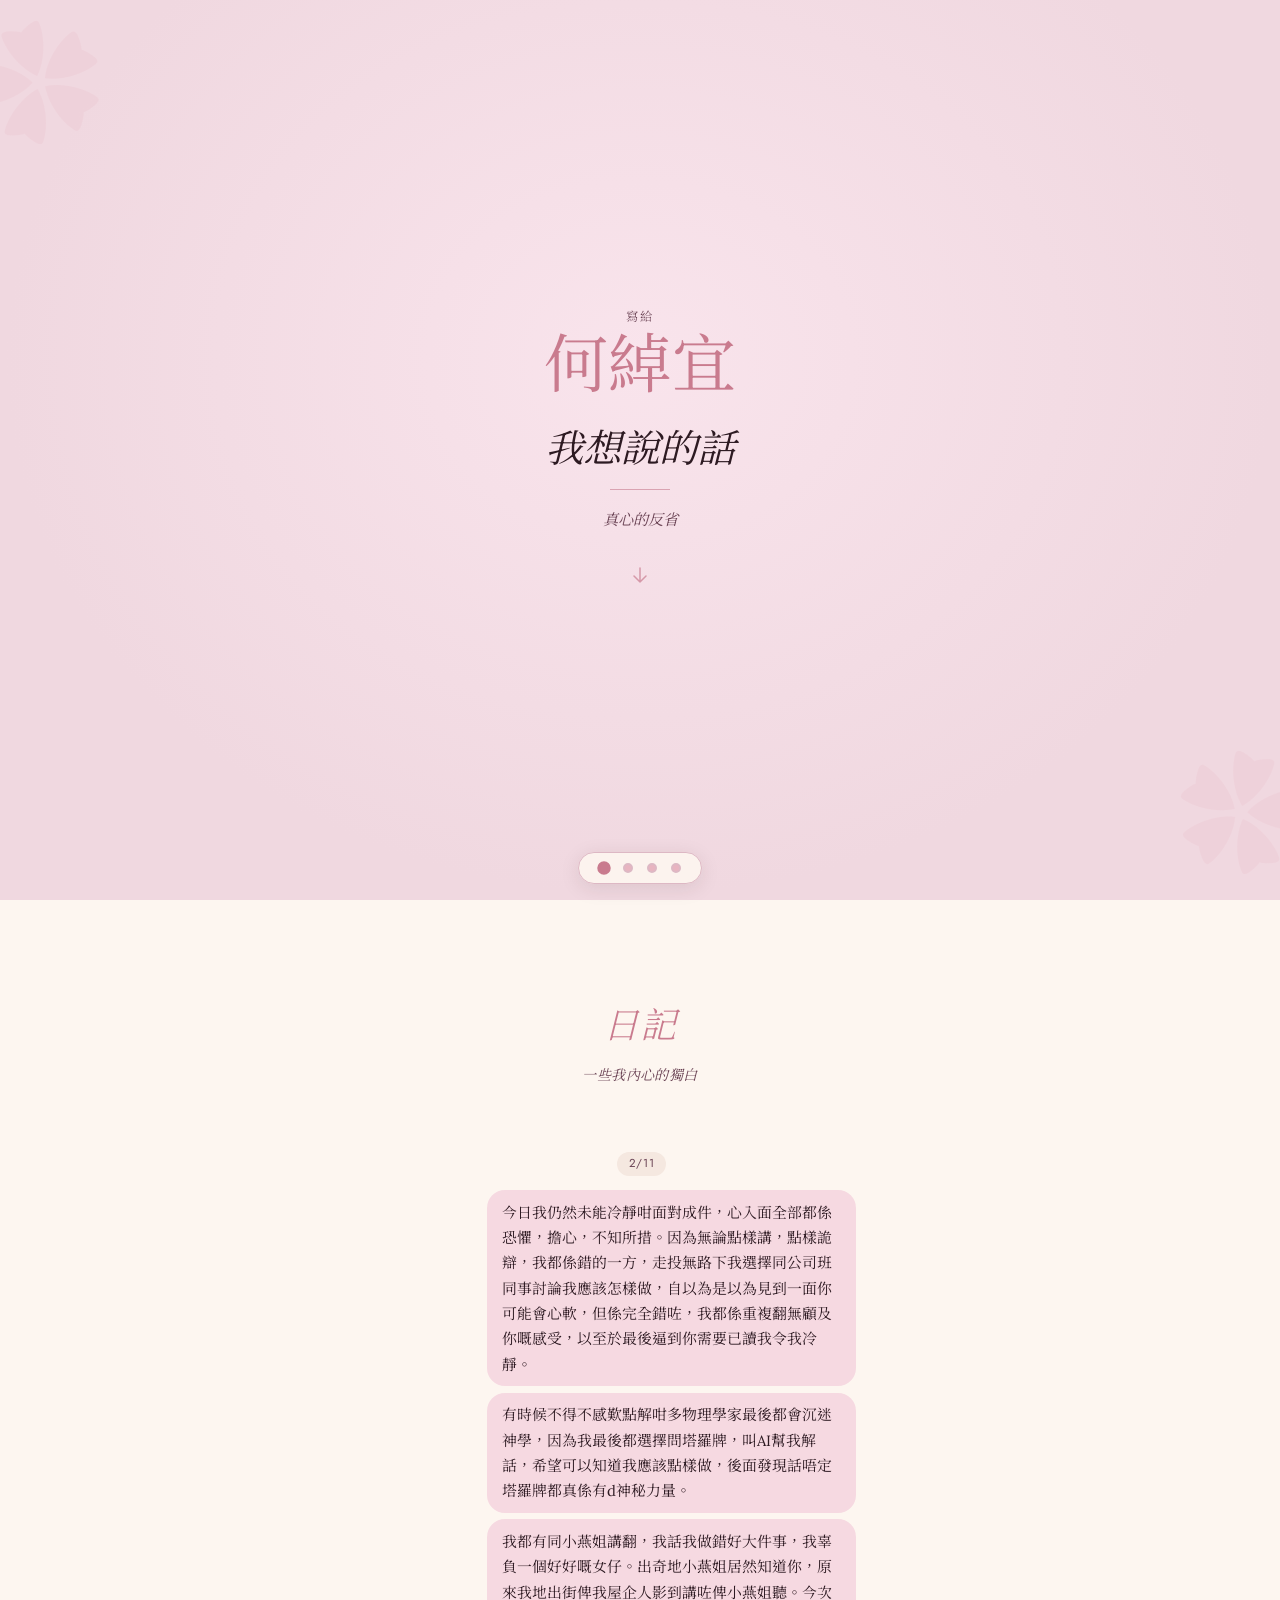
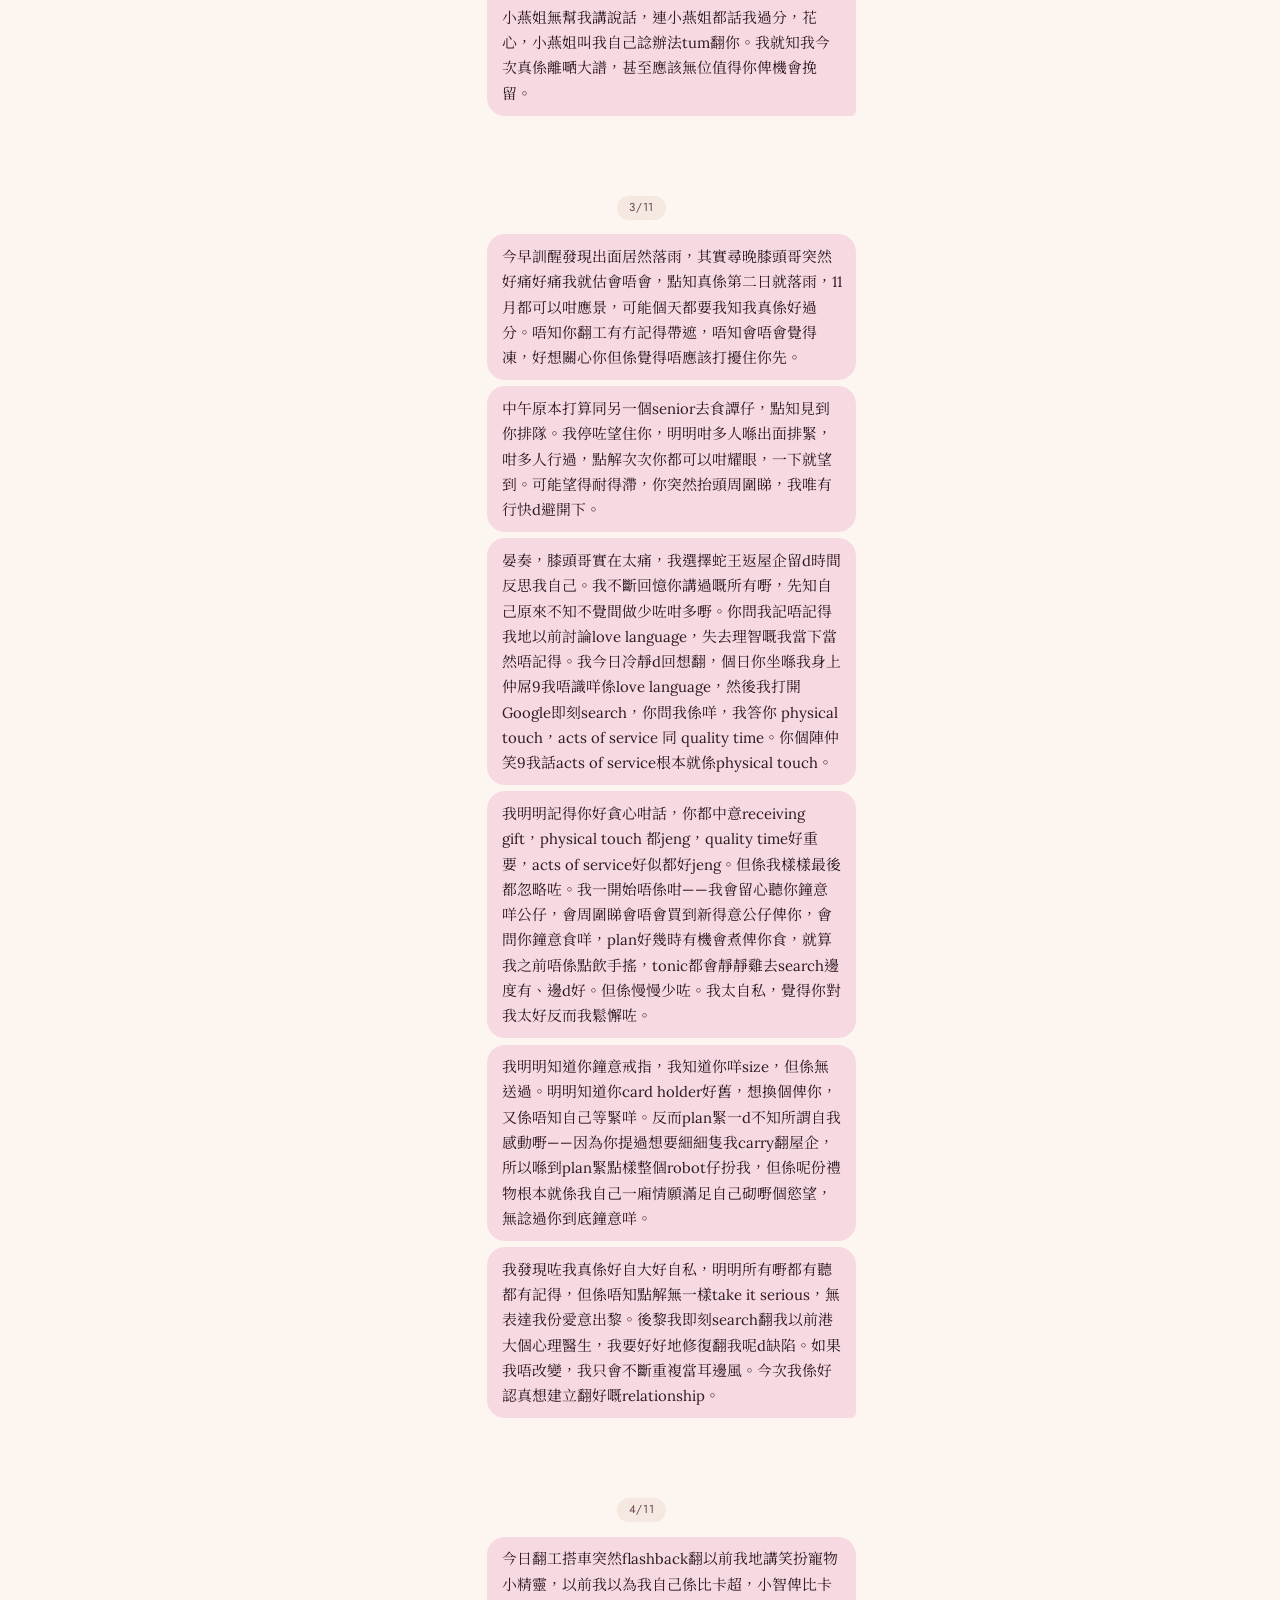
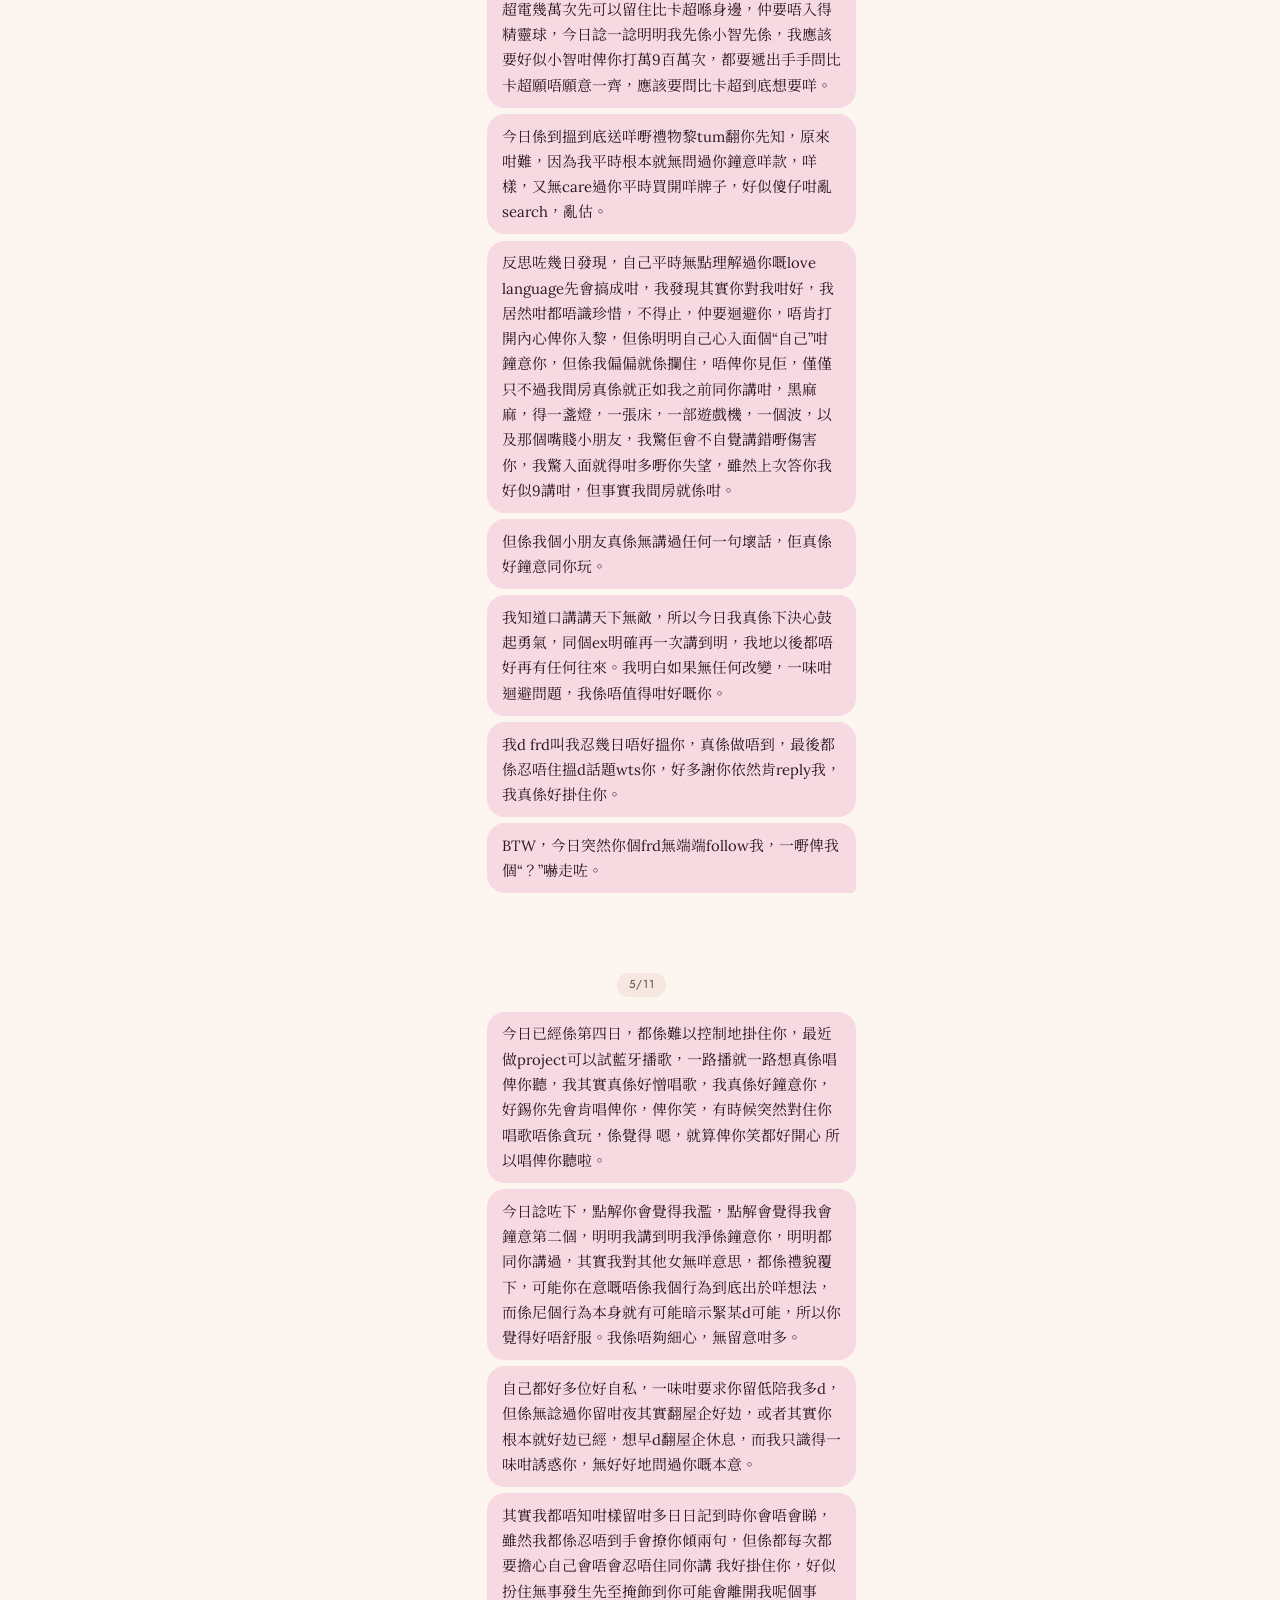
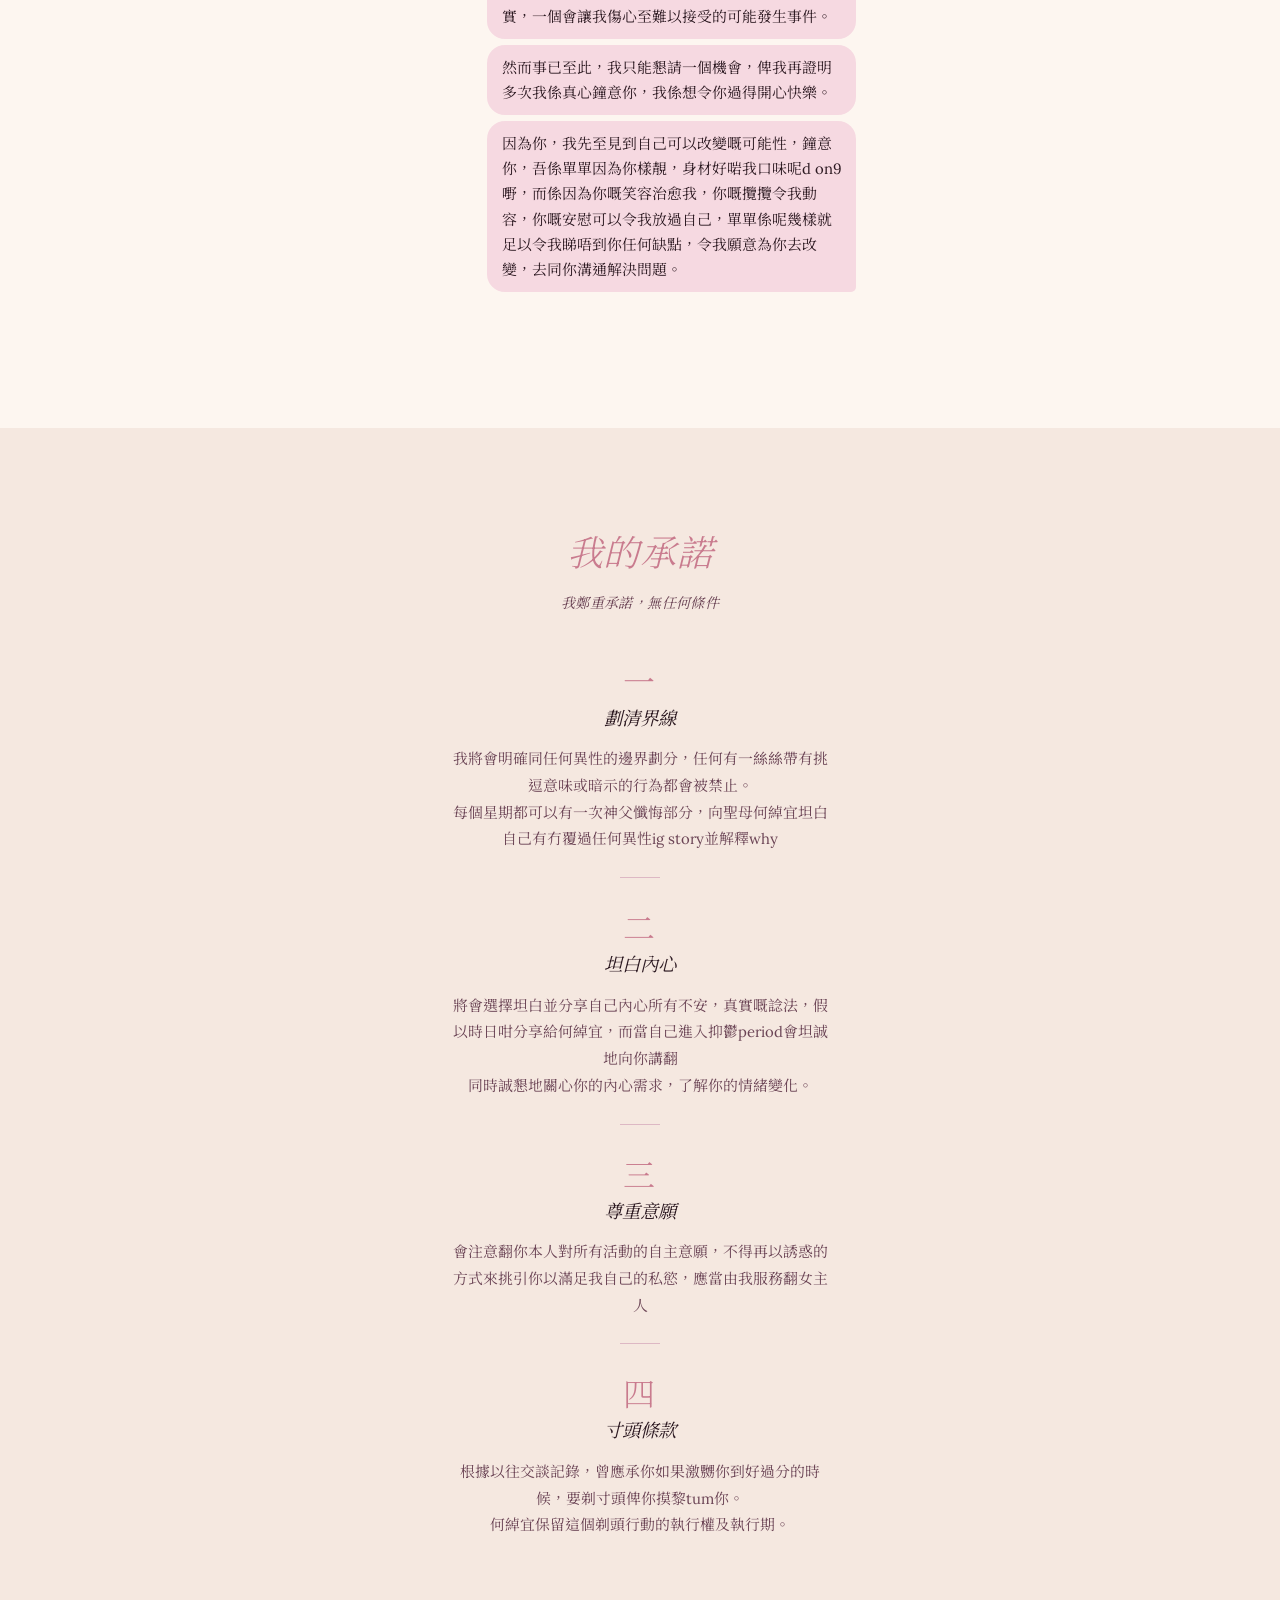
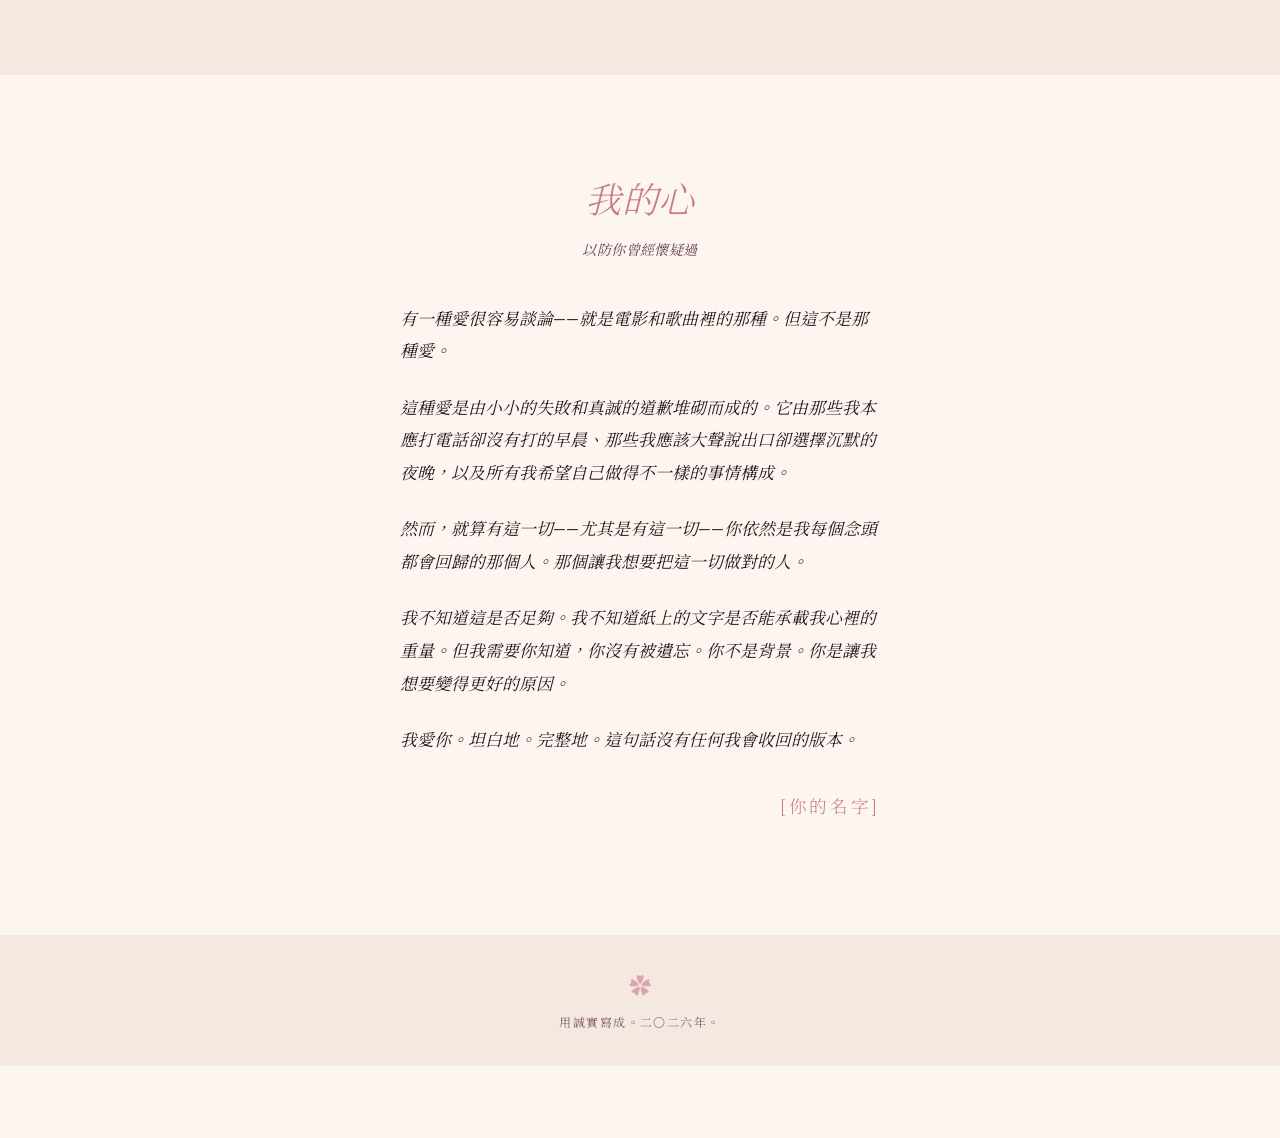
==== index.html @ 691e8d7e "replace promises section with make-up plan Co-Authored-By: Claude Opus 5.5 <noreply@anthropic.com>" ====
<!DOCTYPE html>
<html lang="zh-TW">
<head>
  <meta charset="UTF-8">
  <meta name="viewport" content="width=device-width, initial-scale=1.0, viewport-fit=cover">
  <title>我最後的反思</title>
  <link rel="preconnect" href="https://fonts.googleapis.com">
  <link rel="preconnect" href="https://fonts.gstatic.com" crossorigin>
  <link href="https://fonts.googleapis.com/css2?family=Playfair+Display:ital,wght@1,400;1,700&family=Cormorant+Garamond:ital,wght@1,300;1,400&family=Lora:ital,wght@0,400;1,400&family=Great+Vibes&family=Jost:wght@300;400&family=Noto+Serif+TC:wght@300;400;500&display=swap" rel="stylesheet">
  <link rel="stylesheet" href="style.css">
</head>
<body>

  <!-- 底部導覽 -->
  <nav class="bottom-nav" aria-label="頁面區塊">
    <a href="#hero"        class="nav-dot" data-section="hero"        aria-label="開篇"></a>
    <a href="#reflections" class="nav-dot" data-section="reflections" aria-label="我的反思"></a>
    <a href="#promises"    class="nav-dot" data-section="promises"    aria-label="我的承諾"></a>
    <a href="#heart"       class="nav-dot" data-section="heart"       aria-label="我的心"></a>
  </nav>

  <main>

    <!-- ─── 第一區：開篇 ─── -->
    <section id="hero" aria-label="開篇">
      <div class="hero-inner">
        <p class="hero-caption">寫給</p>
        <h1 class="hero-name">何綽宜</h1>
        <h2 class="hero-title">我想說的話</h2>
        <div class="hero-divider"></div>
        <p class="hero-tagline">真心的反省</p>
        <div class="scroll-arrow" aria-hidden="true">
          <svg width="20" height="20" viewBox="0 0 20 20" fill="none" xmlns="http://www.w3.org/2000/svg">
            <path d="M10 3v14M4 11l6 6 6-6" stroke="currentColor" stroke-width="1.5" stroke-linecap="round" stroke-linejoin="round"/>
          </svg>
        </div>
      </div>
    </section>

    <!-- ─── 第二區：我的反思 ─── -->
    <section id="reflections" aria-label="我的反思日記">
      <div class="section-inner">
        <header class="section-header">
          <h2 class="section-title">日記</h2>
          <p class="section-subtitle">一些我內心的獨白</p>
        </header>

        <div class="reflections-feed">

          <article class="reflection-card">
            <time class="card-date" datetime="2026-11-02">2/11</time>
            <p>今日我仍然未能冷靜咁面對成件，心入面全部都係恐懼，擔心，不知所措。因為無論點樣講，點樣詭辯，我都係錯的一方，走投無路下我選擇同公司班同事討論我應該怎樣做，自以為是以為見到一面你可能會心軟，但係完全錯咗，我都係重複翻無顧及你嘅感受，以至於最後逼到你需要已讀我令我冷靜。</p>
            <p>有時候不得不感歎點解咁多物理學家最後都會沉迷神學，因為我最後都選擇問塔羅牌，叫AI幫我解話，希望可以知道我應該點樣做，後面發現話唔定塔羅牌都真係有d神秘力量。</p>
            <p>我都有同小燕姐講翻，我話我做錯好大件事，我辜負一個好好嘅女仔。出奇地小燕姐居然知道你，原來我地出街俾我屋企人影到講咗俾小燕姐聽。今次小燕姐無幫我講說話，連小燕姐都話我過分，花心，小燕姐叫我自己諗辦法tum翻你。我就知我今次真係離嗮大譜，甚至應該無位值得你俾機會挽留。</p>
          </article>

          <article class="reflection-card">
            <time class="card-date" datetime="2026-11-03">3/11</time>
            <p>今早訓醒發現出面居然落雨，其實尋晚膝頭哥突然好痛好痛我就估會唔會，點知真係第二日就落雨，11月都可以咁應景，可能個天都要我知我真係好過分。唔知你翻工有冇記得帶遮，唔知會唔會覺得凍，好想關心你但係覺得唔應該打擾住你先。</p>
            <p>中午原本打算同另一個senior去食譚仔，點知見到你排隊。我停咗望住你，明明咁多人喺出面排緊，咁多人行過，點解次次你都可以咁耀眼，一下就望到。可能望得耐得滯，你突然抬頭周圍睇，我唯有行快d避開下。</p>
            <p>晏奏，膝頭哥實在太痛，我選擇蛇王返屋企留d時間反思我自己。我不斷回憶你講過嘅所有嘢，先知自己原來不知不覺間做少咗咁多嘢。你問我記唔記得我地以前討論love language，失去理智嘅我當下當然唔記得。我今日冷靜d回想翻，個日你坐喺我身上仲屌9我唔識咩係love language，然後我打開Google即刻search，你問我係咩，我答你 physical touch，acts of service 同 quality time。你個陣仲笑9我話acts of service根本就係physical touch。</p>
            <p>我明明記得你好貪心咁話，你都中意receiving gift，physical touch 都jeng，quality time好重要，acts of service好似都好jeng。但係我樣樣最後都忽略咗。我一開始唔係咁——我會留心聽你鐘意咩公仔，會周圍睇會唔會買到新得意公仔俾你，會問你鐘意食咩，plan好幾時有機會煮俾你食，就算我之前唔係點飲手搖，tonic都會靜靜雞去search邊度有、邊d好。但係慢慢少咗。我太自私，覺得你對我太好反而我鬆懈咗。</p>
            <p>我明明知道你鐘意戒指，我知道你咩size，但係無送過。明明知道你card holder好舊，想換個俾你，又係唔知自己等緊咩。反而plan緊一d不知所謂自我感動嘢——因為你提過想要細細隻我carry翻屋企，所以喺到plan緊點樣整個robot仔扮我，但係呢份禮物根本就係我自己一廂情願滿足自己砌嘢個慾望，無諗過你到底鐘意咩。</p>
            <p>我發現咗我真係好自大好自私，明明所有嘢都有聽都有記得，但係唔知點解無一樣take it serious，無表達我份愛意出黎。後黎我即刻search翻我以前港大個心理醫生，我要好好地修復翻我呢d缺陷。如果我唔改變，我只會不斷重複當耳邊風。今次我係好認真想建立翻好嘅relationship。</p>
          </article>

          <article class="reflection-card">
            <time class="card-date" datetime="2026-11-04">4/11</time>
            <p>今日翻工搭車突然flashback翻以前我地講笑扮寵物小精靈，以前我以為我自己係比卡超，小智俾比卡超電幾萬次先可以留住比卡超喺身邊，仲要唔入得精靈球，今日諗一諗明明我先係小智先係，我應該要好似小智咁俾你打萬9百萬次，都要遞出手手問比卡超願唔願意一齊，應該要問比卡超到底想要咩。</p>
            <p>今日係到搵到底送咩嘢禮物黎tum翻你先知，原來咁難，因為我平時根本就無問過你鐘意咩款，咩樣，又無care過你平時買開咩牌子，好似傻仔咁亂search，亂估。</p>
            <p>反思咗幾日發現，自己平時無點理解過你嘅love language先會搞成咁，我發現其實你對我咁好，我居然咁都唔識珍惜，不得止，仲要迴避你，唔肯打開內心俾你入黎，但係明明自己心入面個“自己”咁鐘意你，但係我偏偏就係攔住，唔俾你見佢，僅僅只不過我間房真係就正如我之前同你講咁，黑麻麻，得一盞燈，一張床，一部遊戲機，一個波，以及那個嘴賤小朋友，我驚佢會不自覺講錯嘢傷害你，我驚入面就得咁多嘢你失望，雖然上次答你我好似9講咁，但事實我間房就係咁。</p>
            <p>但係我個小朋友真係無講過任何一句壞話，佢真係好鐘意同你玩。</p>
            <p>我知道口講講天下無敵，所以今日我真係下決心鼓起勇氣，同個ex明確再一次講到明，我地以後都唔好再有任何往來。我明白如果無任何改變，一味咁迴避問題，我係唔值得咁好嘅你。</p>
            <p>我d frd叫我忍幾日唔好搵你，真係做唔到，最後都係忍唔住搵d話題wts你，好多謝你依然肯reply我，我真係好掛住你。</p>
            <p>BTW，今日突然你個frd無端端follow我，一嘢俾我個“？”嚇走咗。</p>
          </article>

          <article class="reflection-card">
            <time class="card-date" datetime="2026-11-05">5/11</time>
            <p>今日已經係第四日，都係難以控制地掛住你，最近做project可以試藍牙播歌，一路播就一路想真係唱俾你聽，我其實真係好憎唱歌，我真係好鐘意你，好錫你先會肯唱俾你，俾你笑，有時候突然對住你唱歌唔係貪玩，係覺得 嗯，就算俾你笑都好開心 所以唱俾你聽啦。</p>
            <p>今日諗咗下，點解你會覺得我濫，點解會覺得我會鐘意第二個，明明我講到明我淨係鐘意你，明明都同你講過，其實我對其他女無咩意思，都係禮貌覆下，可能你在意嘅唔係我個行為到底出於咩想法，而係尼個行為本身就有可能暗示緊某d可能，所以你覺得好唔舒服。我係唔夠細心，無留意咁多。</p>
            <p>自己都好多位好自私，一味咁要求你留低陪我多d，但係無諗過你留咁夜其實翻屋企好攰，或者其實你根本就好攰已經，想早d翻屋企休息，而我只識得一味咁誘惑你，無好好地問過你嘅本意。</p>
            <p>其實我都唔知咁樣留咁多日日記到時你會唔會睇，雖然我都係忍唔到手會撩你傾兩句，但係都每次都要擔心自己會唔會忍唔住同你講 我好掛住你，好似扮住無事發生先至掩飾到你可能會離開我呢個事實，一個會讓我傷心至難以接受的可能發生事件。</p>
            <p>然而事已至此，我只能懇請一個機會，俾我再證明多次我係真心鐘意你，我係想令你過得開心快樂。</p>
            <p>因為你，我先至見到自己可以改變嘅可能性，鐘意你，吾係單單因為你樣靚，身材好啱我口味呢d on9嘢，而係因為你嘅笑容治愈我，你嘅攬攬令我動容，你嘅安慰可以令我放過自己，單單係呢幾樣就足以令我睇唔到你任何缺點，令我願意為你去改變，去同你溝通解決問題。</p>
          </article>

        </div>
      </div>
    </section>

    <!-- ─── 第三區：我的承諾 ─── -->
    <section id="promises" aria-label="我的承諾">
      <div class="section-inner">
        <header class="section-header">
          <h2 class="section-title">我的承諾</h2>
          <p class="section-subtitle">我鄭重承諾，無任何條件</p>
        </header>

        <ol class="promises-list">

          <li class="promise-block">
            <span class="promise-numeral">一</span>
            <h3 class="promise-heading">劃清界線</h3>
            <p>我將會明確同任何異性的邊界劃分，任何有一絲絲帶有挑逗意味或暗示的行為都會被禁止。</p>
            <p>每個星期都可以有一次神父懺悔部分，向聖母何綽宜坦白自己有冇覆過任何異性ig story並解釋why</p>
            <div class="promise-divider" aria-hidden="true"></div>
          </li>

          <li class="promise-block">
            <span class="promise-numeral">二</span>
            <h3 class="promise-heading">坦白內心</h3>
            <p>將會選擇坦白並分享自己內心所有不安，真實嘅諗法，假以時日咁分享給何綽宜，而當自己進入抑鬱period會坦誠地向你講翻</p>
            <p>同時誠懇地關心你的內心需求，了解你的情緒變化。</p>
            <div class="promise-divider" aria-hidden="true"></div>
          </li>

          <li class="promise-block">
            <span class="promise-numeral">三</span>
            <h3 class="promise-heading">尊重意願</h3>
            <p>會注意翻你本人對所有活動的自主意願，不得再以誘惑的方式來挑引你以滿足我自己的私慾，應當由我服務翻女主人</p>
            <div class="promise-divider" aria-hidden="true"></div>
          </li>

          <li class="promise-block">
            <span class="promise-numeral">四</span>
            <h3 class="promise-heading">寸頭條款</h3>
            <p>根據以往交談記錄，曾應承你如果激嬲你到好過分的時候，要剃寸頭俾你摸黎tum你。</p>
            <p>何綽宜保留這個剃頭行動的執行權及執行期。</p>
          </li>

        </ol>
      </div>
    </section>

    <!-- ─── 第四區：我的心 ─── -->
    <section id="heart" aria-label="我的心">
      <div class="section-inner">
        <header class="section-header">
          <h2 class="section-title">我的心</h2>
          <p class="section-subtitle">以防你曾經懷疑過</p>
        </header>

        <div class="letter-body">
          <p>有一種愛很容易談論——就是電影和歌曲裡的那種。但這不是那種愛。</p>
          <p>這種愛是由小小的失敗和真誠的道歉堆砌而成的。它由那些我本應打電話卻沒有打的早晨、那些我應該大聲說出口卻選擇沉默的夜晚，以及所有我希望自己做得不一樣的事情構成。</p>
          <p>然而，就算有這一切——尤其是有這一切——你依然是我每個念頭都會回歸的那個人。那個讓我想要把這一切做對的人。</p>
          <p>我不知道這是否足夠。我不知道紙上的文字是否能承載我心裡的重量。但我需要你知道，你沒有被遺忘。你不是背景。你是讓我想要變得更好的原因。</p>
          <p>我愛你。坦白地。完整地。這句話沒有任何我會收回的版本。</p>
          <p class="letter-signature">[你的名字]</p>
        </div>
      </div>
    </section>

  </main>

  <footer>
    <div class="footer-inner">
      <span class="footer-petal" aria-hidden="true">✿</span>
      <p>用誠實寫成。二〇二六年。</p>
    </div>
  </footer>

  <script src="script.js"></script>
</body>
</html>
---- style.css ----
/* ── Variables ── */
:root {
  --bg:         #fdf6f0;
  --surface:    #f5e8e0;
  --accent:     #c97b8e;
  --accent-lt:  #e8b4c0;
  --text:       #2d1a22;
  --text-muted: #6b4455;
  --border:     #ddb8c4;
  --hero-bg:    #f0d8e0;

  --font-display: 'Playfair Display', 'Noto Serif TC', Georgia, serif;
  --font-heading: 'Cormorant Garamond', 'Noto Serif TC', Georgia, serif;
  --font-body:    'Lora', 'Noto Serif TC', Georgia, serif;
  --font-script:  'Great Vibes', 'Noto Serif TC', cursive;
  --font-ui:      'Jost', 'Noto Serif TC', system-ui, sans-serif;

  --radius: 12px;
  --section-pad: 4rem 1.5rem 5rem;
  --max-w: 480px;
}

/* ── Reset ── */
*, *::before, *::after { box-sizing: border-box; margin: 0; padding: 0; }

html {
  scroll-behavior: smooth;
  font-size: 16px;
  -webkit-text-size-adjust: 100%;
}

body {
  background: var(--bg);
  color: var(--text);
  font-family: var(--font-body);
  line-height: 1.7;
  overflow-x: hidden;
  /* room for bottom nav */
  padding-bottom: calc(72px + env(safe-area-inset-bottom, 0px));
}

/* ── Bottom Navigation ── */
.bottom-nav {
  position: fixed;
  bottom: calc(16px + env(safe-area-inset-bottom, 0px));
  left: 50%;
  transform: translateX(-50%);
  display: flex;
  gap: 14px;
  background: rgba(253, 246, 240, 0.88);
  backdrop-filter: blur(12px);
  -webkit-backdrop-filter: blur(12px);
  border: 1px solid var(--border);
  border-radius: 999px;
  padding: 10px 20px;
  z-index: 100;
  box-shadow: 0 4px 20px rgba(45, 26, 34, 0.10);
}

.nav-dot {
  display: block;
  width: 10px;
  height: 10px;
  border-radius: 50%;
  background: var(--accent-lt);
  border: 2px solid var(--border);
  transition: background 0.3s, transform 0.3s, border-color 0.3s;
  /* touch target */
  position: relative;
}
.nav-dot::before {
  content: '';
  position: absolute;
  inset: -12px;
}
.nav-dot.active,
.nav-dot:hover {
  background: var(--accent);
  border-color: var(--accent);
  transform: scale(1.35);
}

/* ── Section shared ── */
section {
  padding: var(--section-pad);
}

.section-inner {
  max-width: var(--max-w);
  margin: 0 auto;
}

.section-header {
  text-align: center;
  margin-bottom: 2.5rem;
}

.section-title {
  font-family: var(--font-heading);
  font-style: italic;
  font-weight: 300;
  font-size: clamp(1.75rem, 5vw, 2.25rem);
  color: var(--accent);
  letter-spacing: 0.02em;
  margin-bottom: 0.4rem;
}

.section-subtitle {
  font-family: var(--font-body);
  font-style: italic;
  font-size: 0.88rem;
  color: var(--text-muted);
  letter-spacing: 0.03em;
}

/* ── Hero Section ── */
#hero {
  min-height: 100svh;
  background: var(--hero-bg);
  background-image: radial-gradient(ellipse at 50% 40%, #f9e4ec 0%, var(--hero-bg) 70%);
  display: flex;
  align-items: center;
  justify-content: center;
  padding: 3rem 1.5rem;
  text-align: center;
  position: relative;
  overflow: hidden;
}

/* decorative petal shadows */
#hero::before,
#hero::after {
  content: '✿';
  position: absolute;
  font-size: 8rem;
  color: var(--accent-lt);
  opacity: 0.18;
  pointer-events: none;
}
#hero::before { top: -1.5rem; left: -1.5rem; transform: rotate(-20deg); }
#hero::after  { bottom: -1.5rem; right: -1.5rem; transform: rotate(15deg); }

.hero-inner {
  display: flex;
  flex-direction: column;
  align-items: center;
  gap: 0.55rem;
  position: relative;
  z-index: 1;
}

.hero-caption {
  font-family: var(--font-ui);
  font-weight: 300;
  font-size: 0.78rem;
  letter-spacing: 0.18em;
  text-transform: uppercase;
  color: var(--text-muted);
}

.hero-name {
  font-family: var(--font-script);
  font-size: clamp(3rem, 13vw, 4rem);
  color: var(--accent);
  line-height: 1.15;
  font-weight: 400;
}

.hero-title {
  font-family: var(--font-display);
  font-style: italic;
  font-weight: 400;
  font-size: clamp(1.6rem, 6.5vw, 2.4rem);
  color: var(--text);
  line-height: 1.25;
  max-width: 320px;
  margin-top: 0.2rem;
}

.hero-date {
  font-family: var(--font-ui);
  font-weight: 300;
  font-size: 0.78rem;
  letter-spacing: 0.14em;
  color: var(--text-muted);
  text-transform: uppercase;
  margin-top: 0.2rem;
}

.hero-divider {
  width: 60px;
  height: 1px;
  background: var(--accent);
  margin: 0.6rem auto;
  opacity: 0.6;
}

.hero-tagline {
  font-family: var(--font-body);
  font-style: italic;
  font-size: 0.95rem;
  color: var(--text-muted);
  max-width: 260px;
  text-align: center;
  line-height: 1.6;
}

.scroll-arrow {
  margin-top: 1.5rem;
  color: var(--accent);
  opacity: 0.7;
  animation: bob 2.2s ease-in-out infinite;
}

@keyframes bob {
  0%, 100% { transform: translateY(0); }
  50%       { transform: translateY(6px); }
}

/* ── Reflections Section ── */
#reflections {
  background: var(--bg);
}

.reflections-feed {
  display: flex;
  flex-direction: column;
  gap: 2rem;
}

/* each day = a group of text-message bubbles */
.reflection-card {
  display: flex;
  flex-direction: column;
  align-items: flex-end;
  gap: 0.4rem;
  opacity: 0;
  transform: translateY(18px);
  transition: opacity 0.55s ease, transform 0.55s ease;
}

.reflection-card.visible {
  opacity: 1;
  transform: translateY(0);
}

/* centred date stamp, like a chat timestamp */
.card-date {
  align-self: center;
  font-family: var(--font-ui);
  font-weight: 400;
  font-size: 0.72rem;
  letter-spacing: 0.06em;
  color: var(--text-muted);
  background: var(--surface);
  border-radius: 999px;
  padding: 0.15rem 0.75rem;
  margin-bottom: 0.5rem;
}

.reflection-card p {
  max-width: 86%;
  background: #f6d9e1;
  color: var(--text);
  font-size: 0.93rem;
  line-height: 1.7;
  padding: 0.6rem 0.9rem;
  border-radius: 18px;
}

/* tail corner on the last bubble of the day */
.reflection-card p:last-child {
  border-bottom-right-radius: 5px;
}

/* ── Promises Section ── */
#promises {
  background: var(--surface);
}

.promises-list {
  list-style: none;
}

.promise-block {
  text-align: center;
  padding: 0.5rem 0 1.5rem;
  opacity: 0;
  transform: translateY(18px);
  transition: opacity 0.55s ease, transform 0.55s ease;
}

.promise-block.visible {
  opacity: 1;
  transform: translateY(0);
}

.promise-numeral {
  display: block;
  font-family: 'Noto Serif TC', Georgia, serif;
  font-weight: 300;
  font-size: 2rem;
  color: var(--accent);
  line-height: 1;
  margin-bottom: 0.5rem;
  letter-spacing: 0.05em;
}

.promise-heading {
  font-family: var(--font-heading);
  font-style: italic;
  font-weight: 400;
  font-size: 1.15rem;
  color: var(--text);
  margin-bottom: 0.7rem;
}

.promise-block p {
  font-size: 0.93rem;
  color: var(--text-muted);
  line-height: 1.8;
  max-width: 380px;
  margin: 0 auto;
}

.promise-divider {
  width: 40px;
  height: 1px;
  background: var(--border);
  margin: 1.5rem auto 0;
}

/* ── Heart Section ── */
#heart {
  background: var(--bg);
}

.letter-body {
  max-width: var(--max-w);
  margin: 0 auto;
  font-style: italic;
  font-size: 1rem;
  line-height: 1.95;
  color: var(--text);
}

.letter-body p {
  margin-bottom: 1.4em;
}

.letter-body p:last-of-type {
  margin-bottom: 0;
}

.letter-signature {
  font-family: 'Noto Serif TC', Georgia, serif;
  font-weight: 300;
  font-size: 1.1rem;
  font-style: normal;
  color: var(--accent);
  text-align: right;
  margin-top: 2rem !important;
  letter-spacing: 0.15em;
}

/* ── Footer ── */
footer {
  background: var(--surface);
  padding: 2rem 1.5rem;
  text-align: center;
}

.footer-inner {
  display: flex;
  flex-direction: column;
  align-items: center;
  gap: 0.5rem;
}

.footer-petal {
  font-size: 1.4rem;
  color: var(--accent);
  opacity: 0.6;
}

footer p {
  font-family: var(--font-ui);
  font-weight: 300;
  font-size: 0.75rem;
  letter-spacing: 0.12em;
  color: var(--text-muted);
  text-transform: uppercase;
}

/* ── Desktop breakpoint ── */
@media (min-width: 768px) {
  :root {
    --section-pad: 6rem 2rem 7rem;
  }
  .hero-title {
    max-width: 420px;
  }
  .reflection-card {
    padding: 1.5rem 1.5rem 1.5rem 1.7rem;
  }
  .letter-body {
    font-size: 1.05rem;
  }
}

/* ── Reduced motion ── */
@media (prefers-reduced-motion: reduce) {
  html { scroll-behavior: auto; }
  .scroll-arrow { animation: none; }
  .reflection-card,
  .promise-block {
    opacity: 1;
    transform: none;
    transition: none;
  }
}
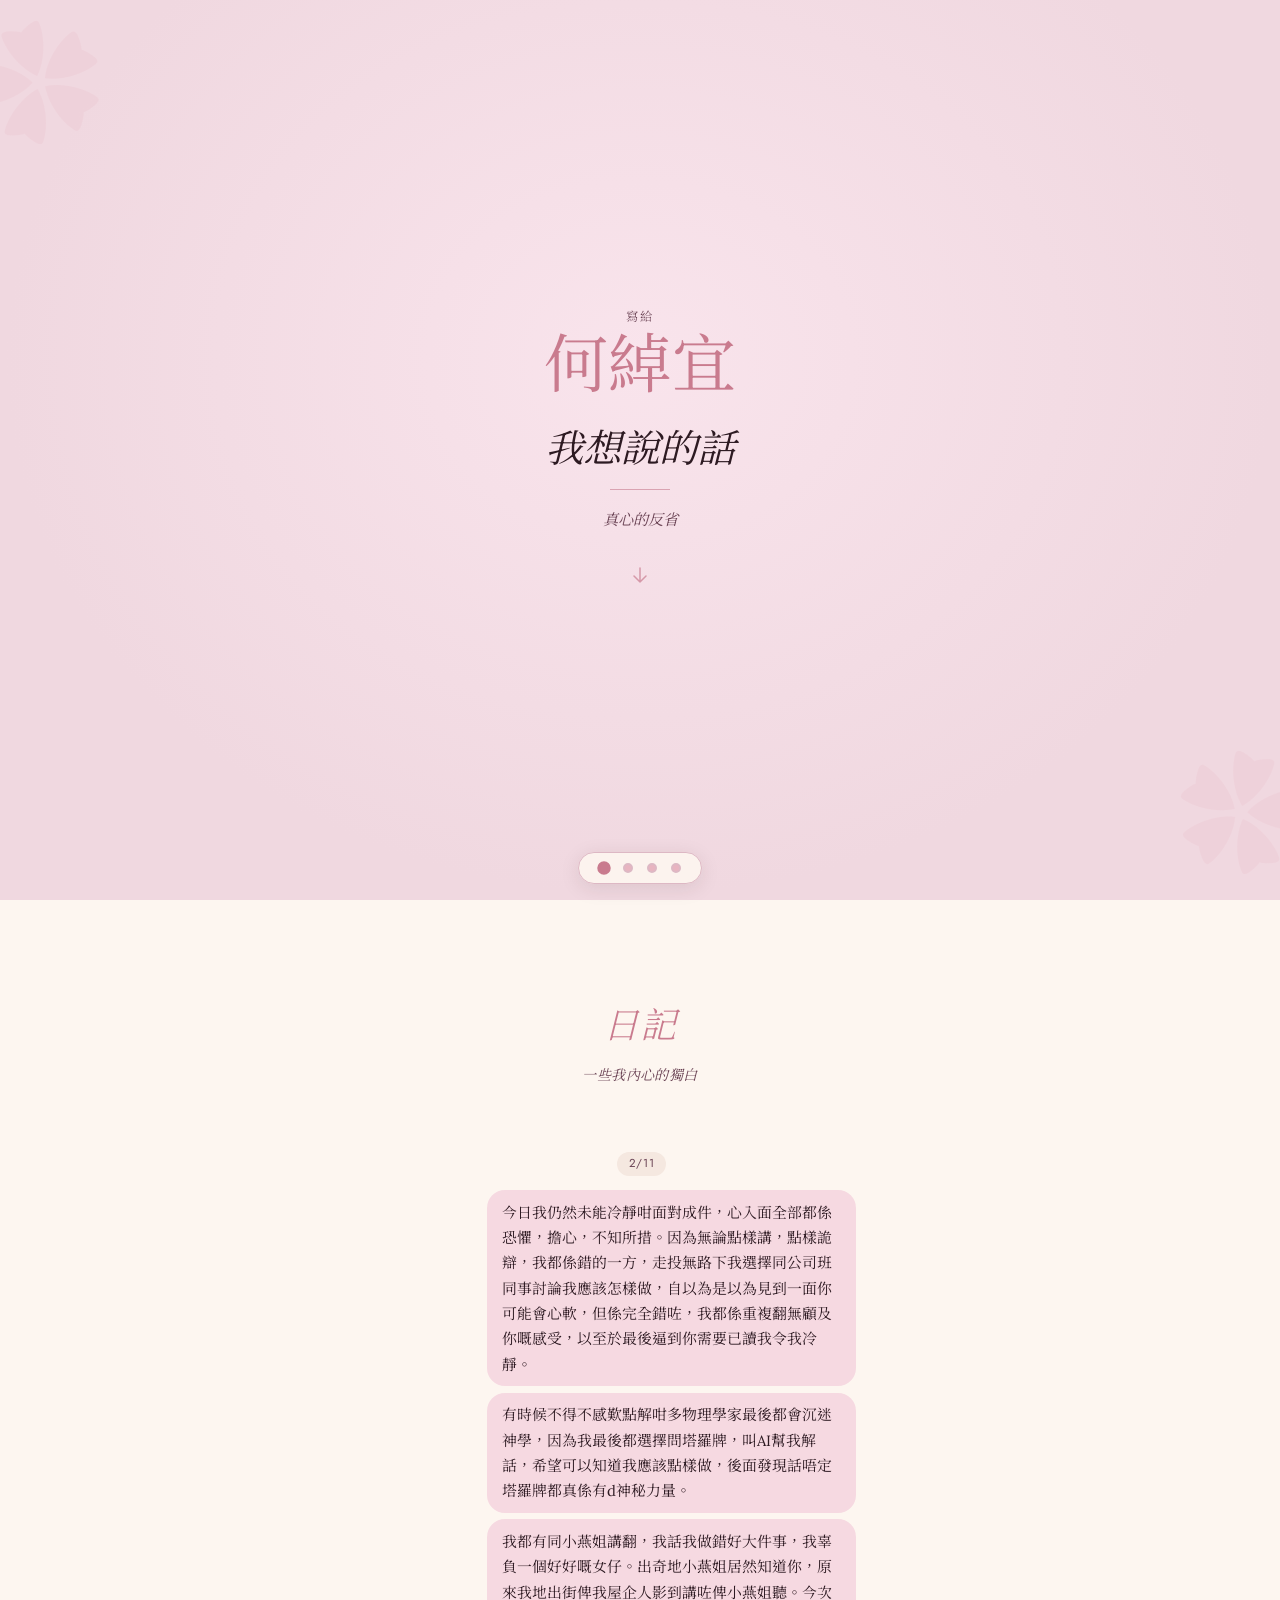
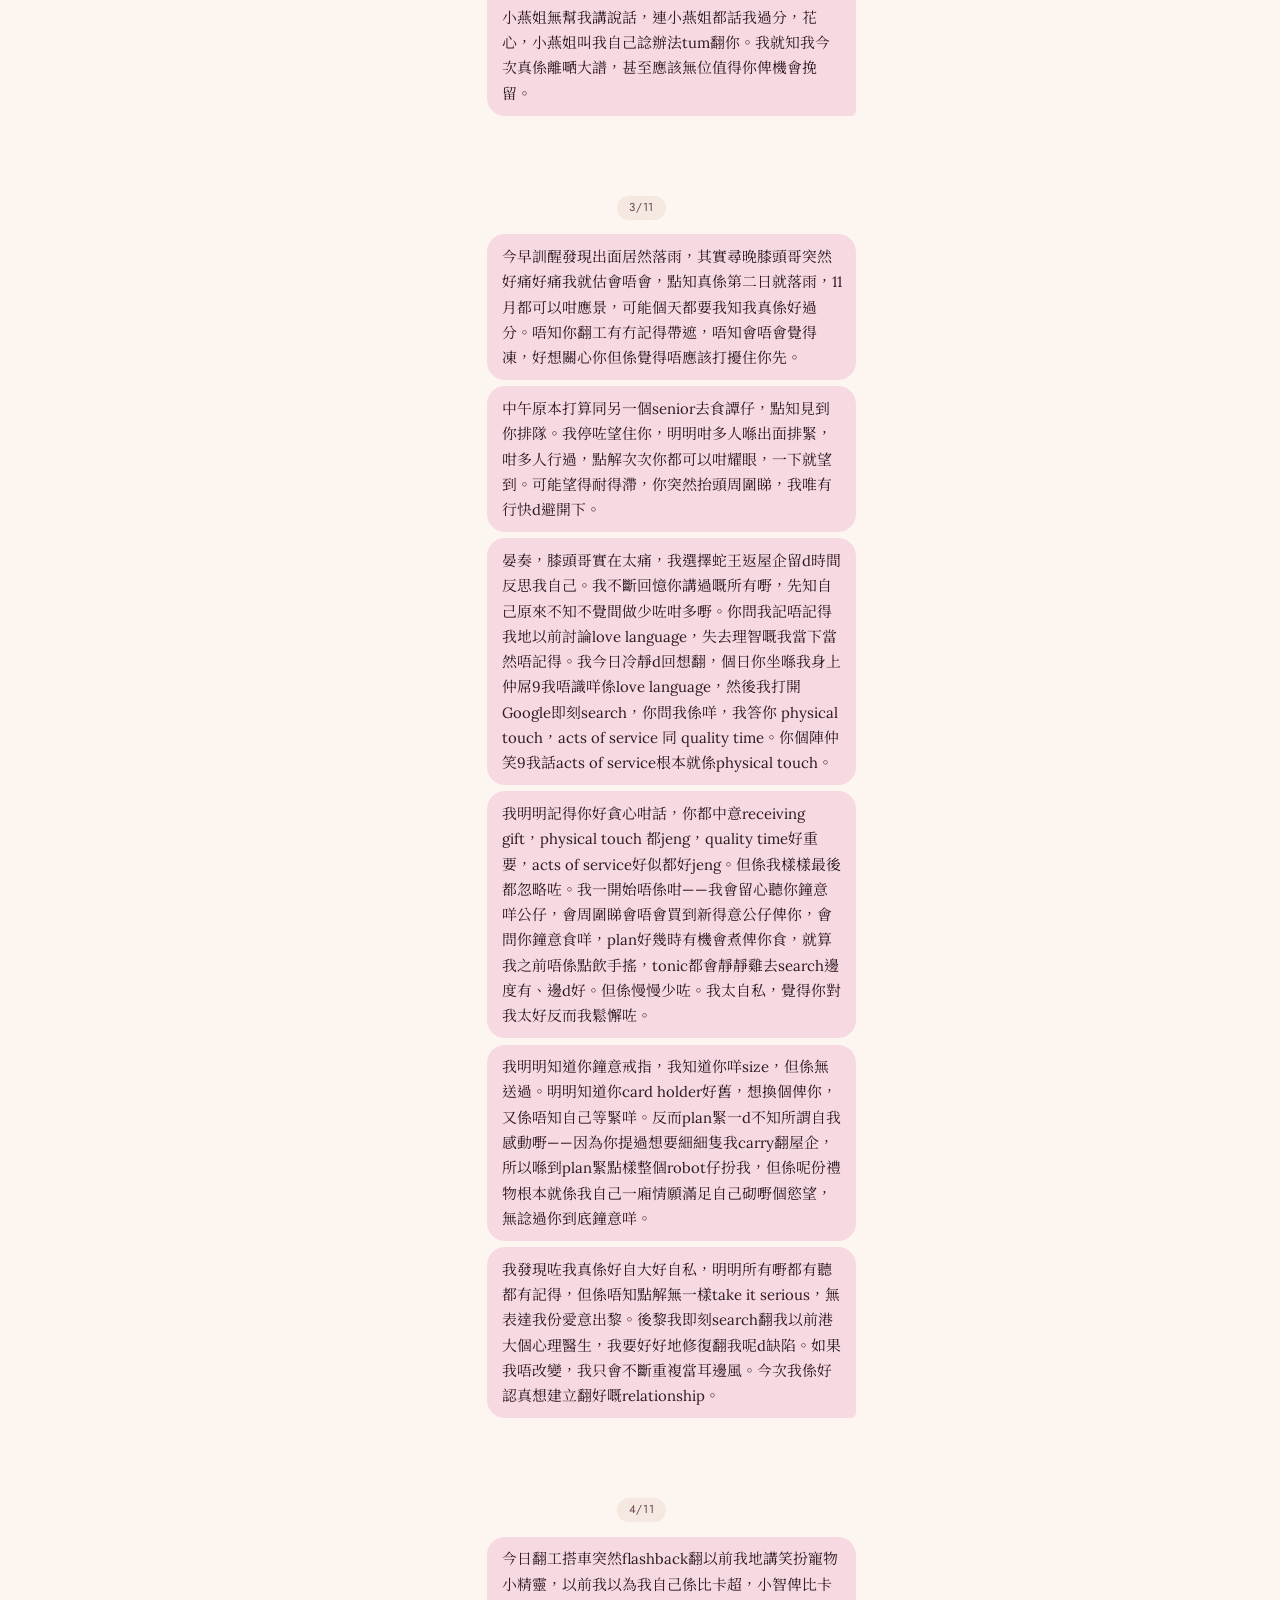
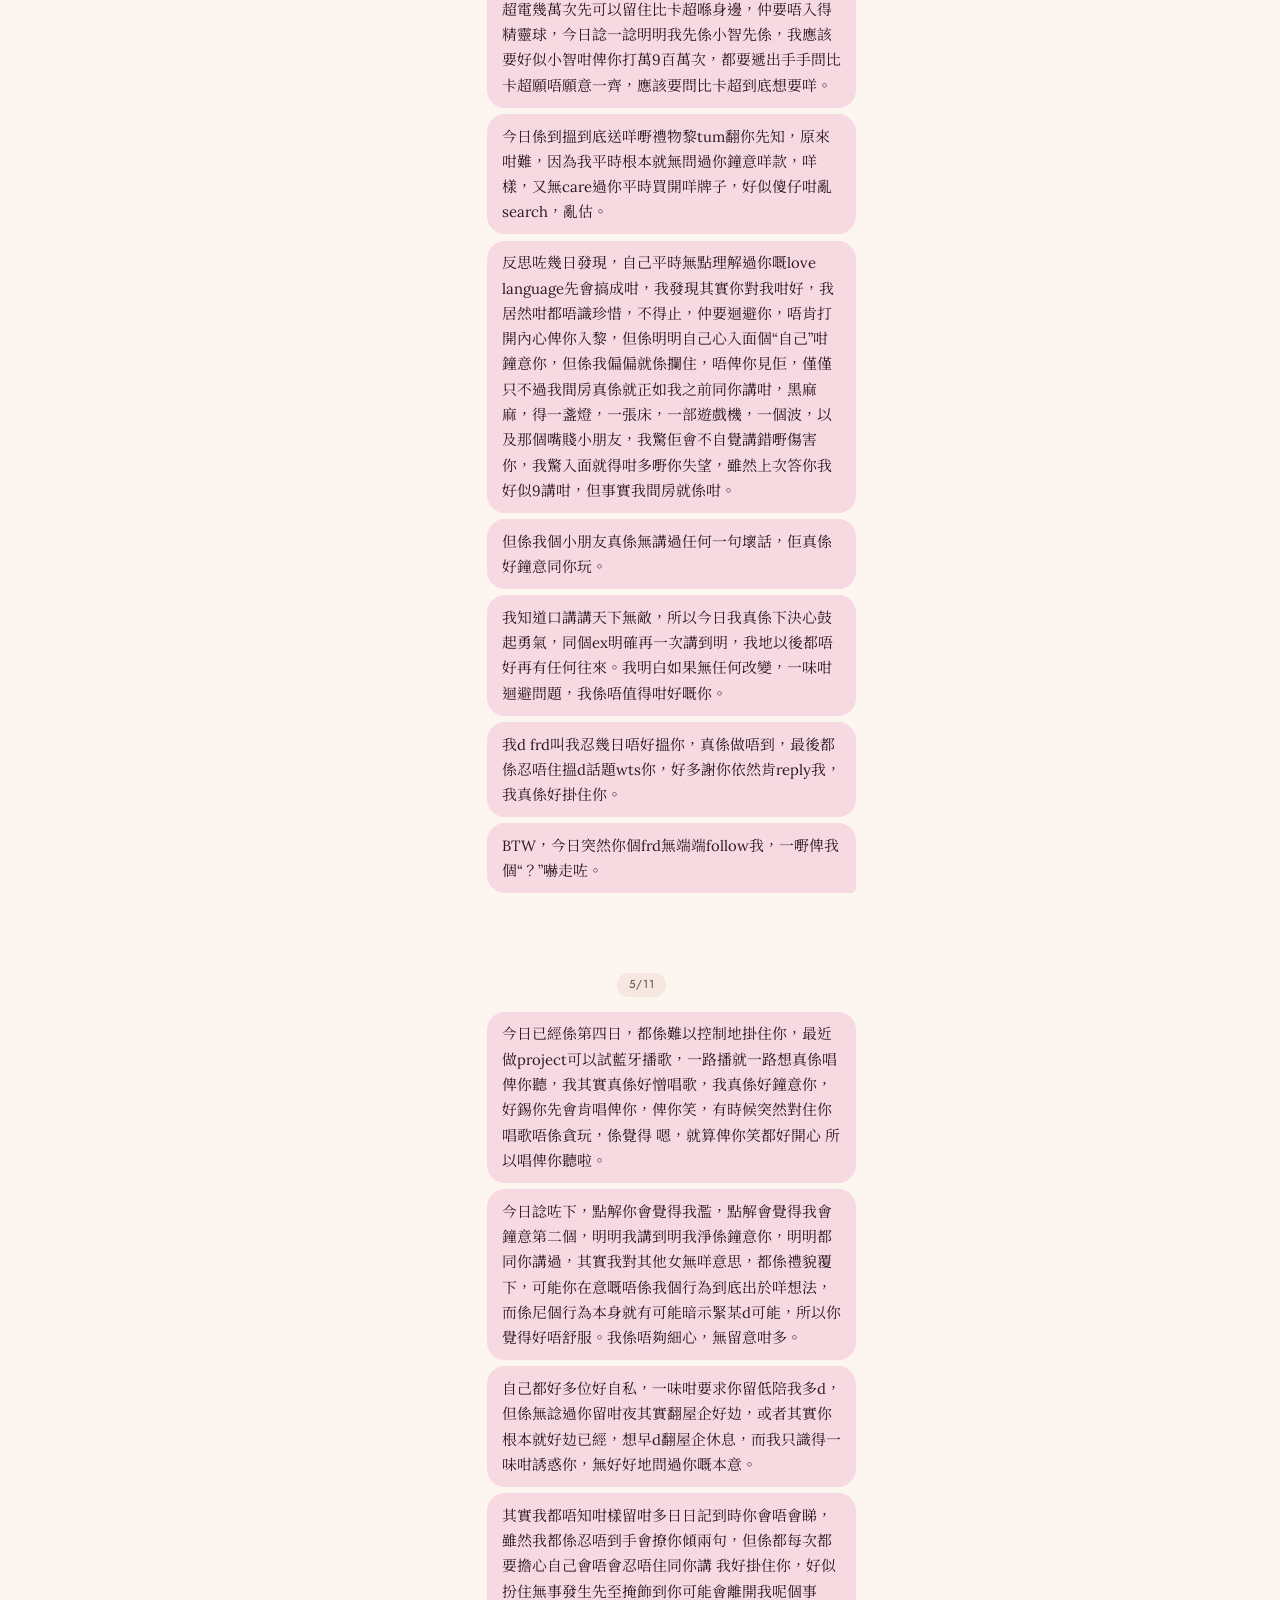
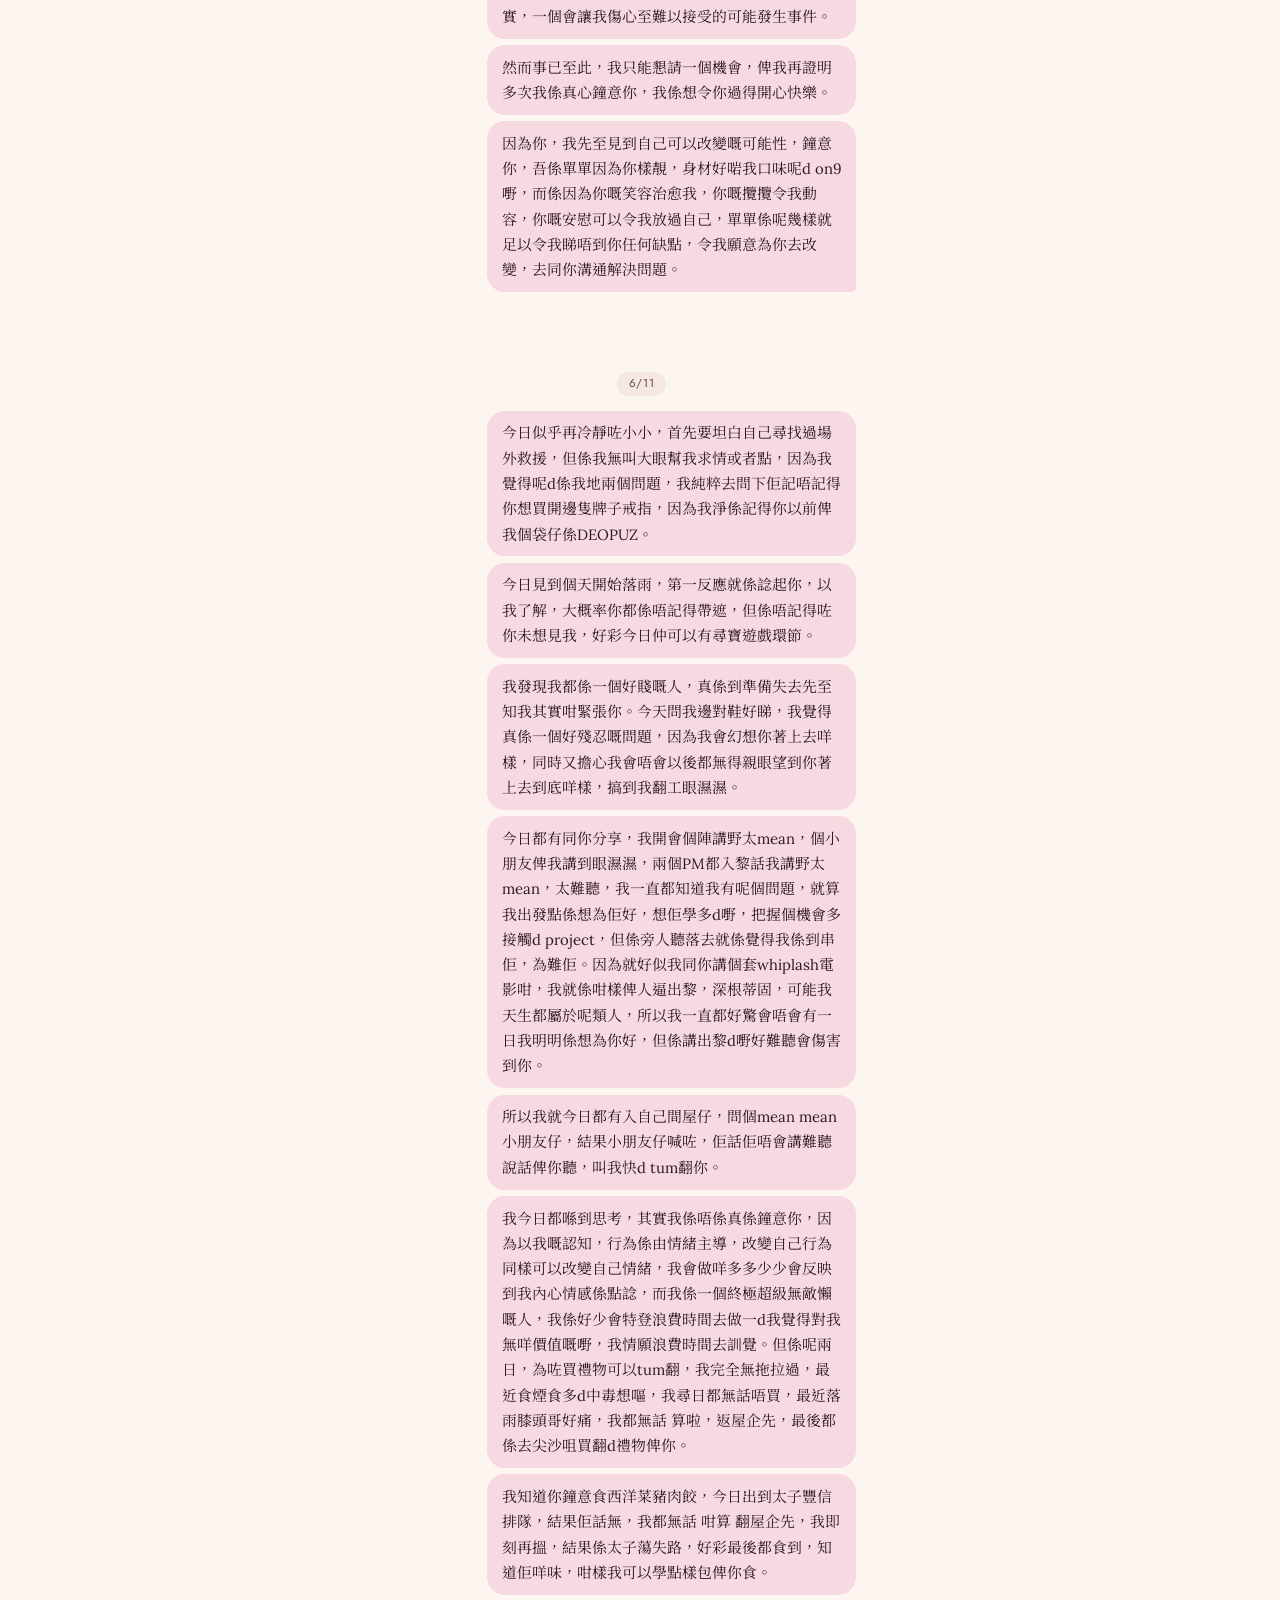
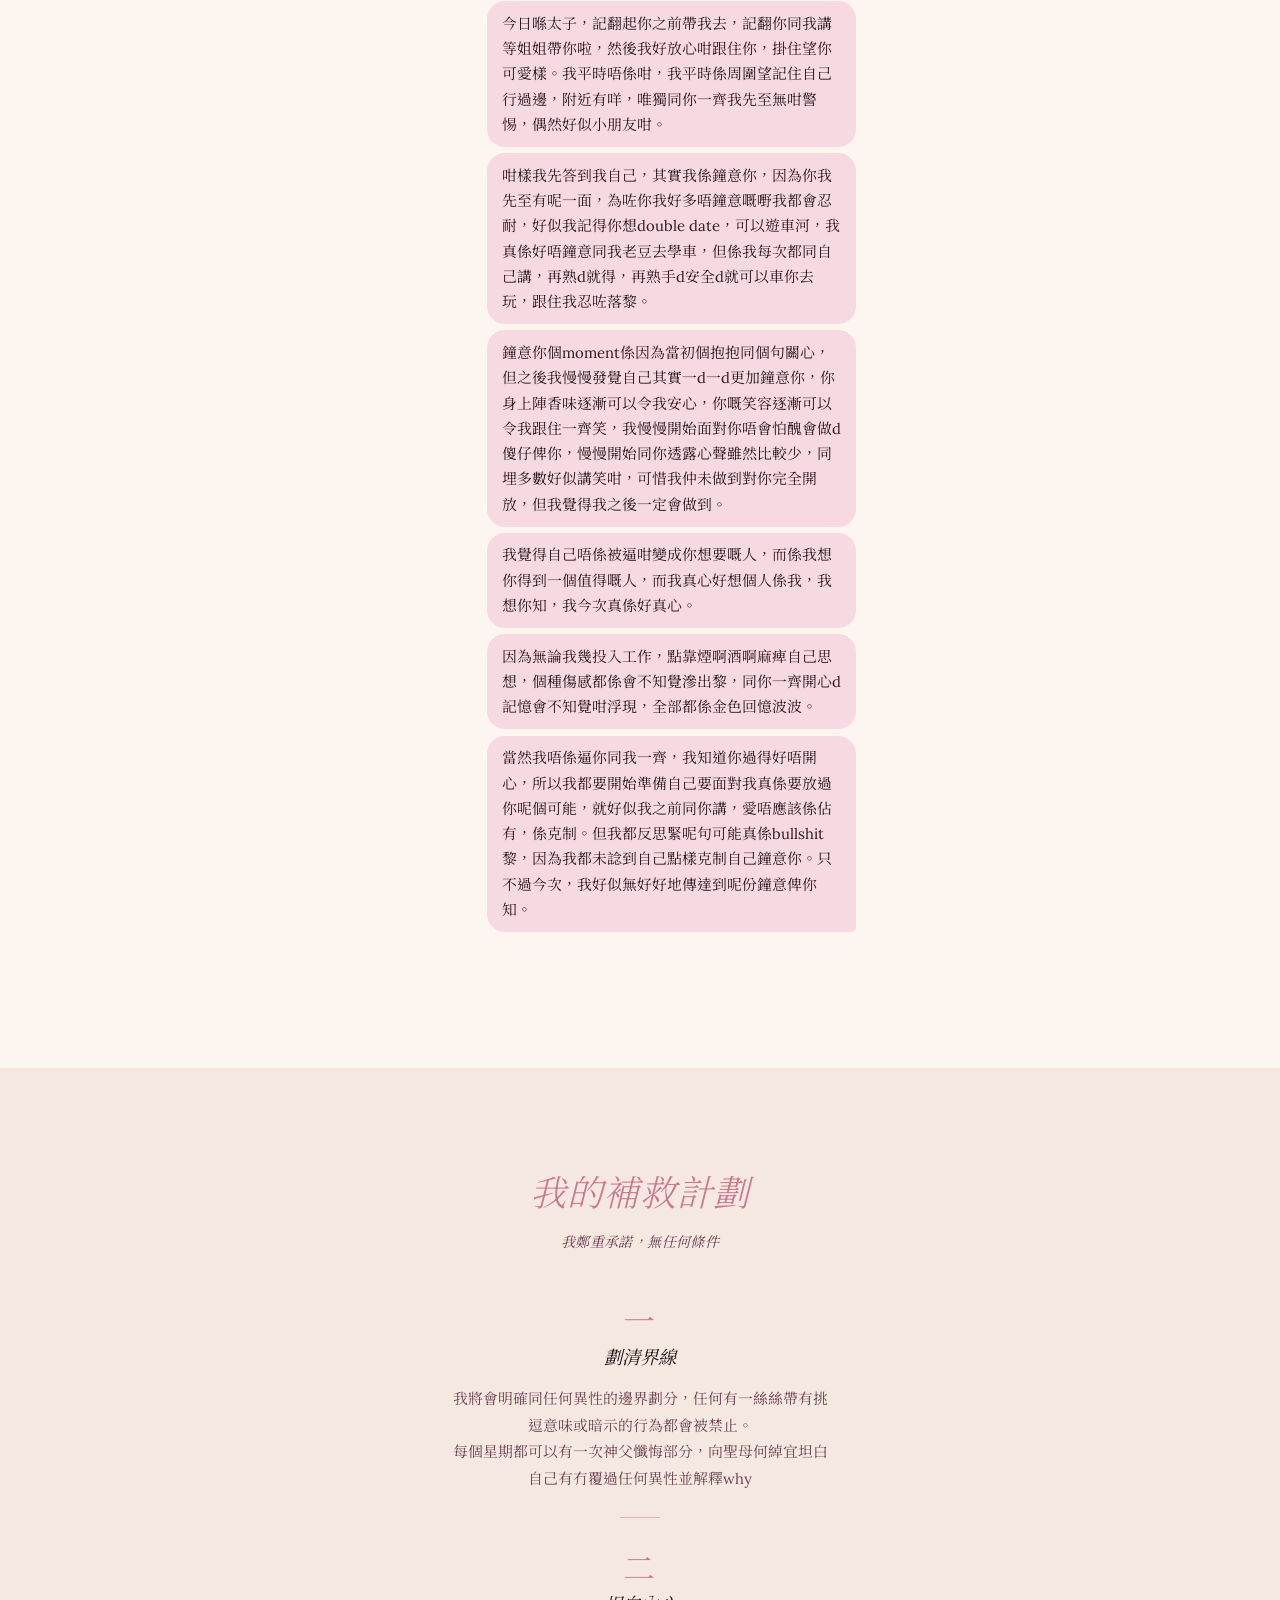
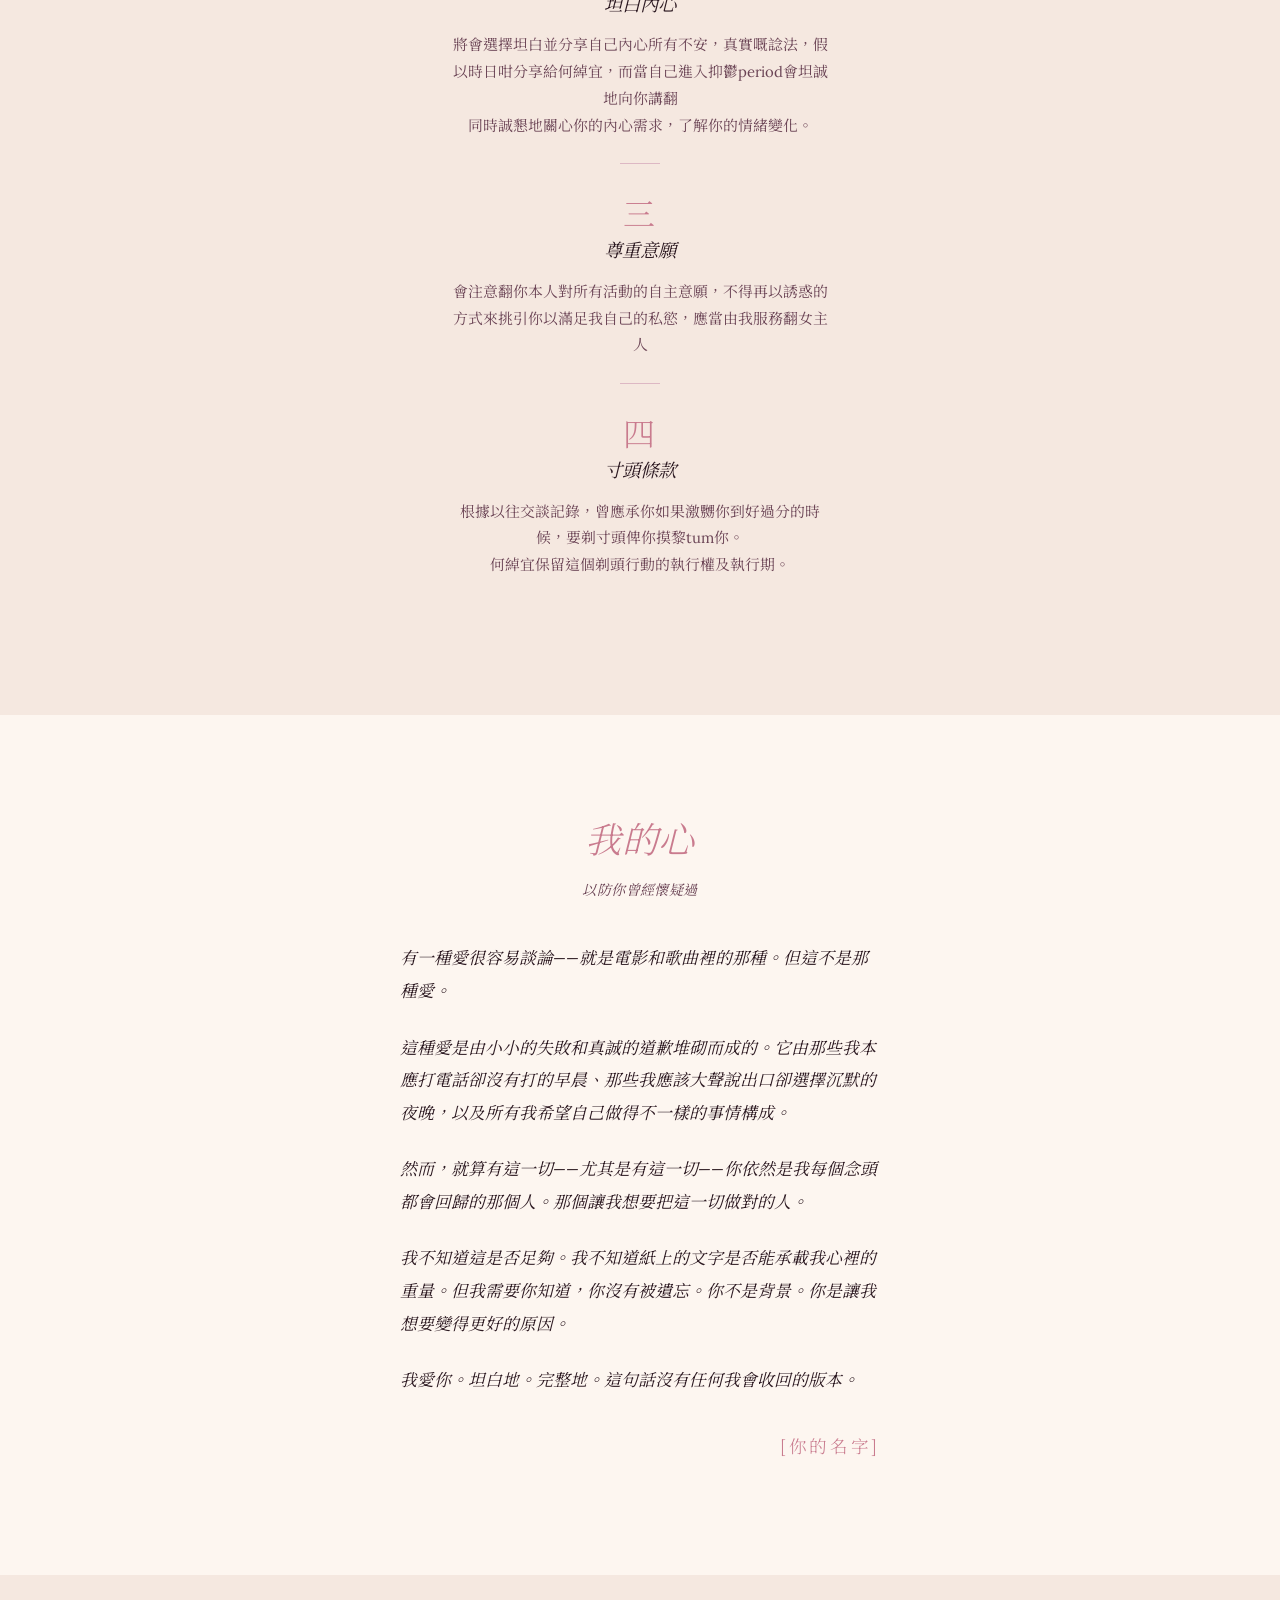
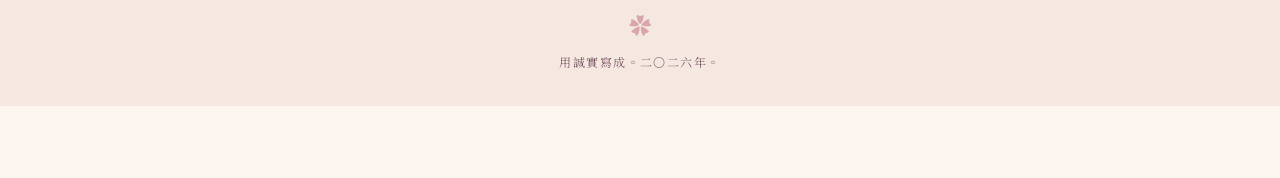
==== commit 30253fa9: "add 6/11 diary entry and rename promises section Co-Authored-By: Claude Opus 5.5 <noreply@anthropic." ====
--- a/index.html
+++ b/index.html
@@ -85,15 +85,32 @@
             <p>因為你，我先至見到自己可以改變嘅可能性，鐘意你，吾係單單因為你樣靚，身材好啱我口味呢d on9嘢，而係因為你嘅笑容治愈我，你嘅攬攬令我動容，你嘅安慰可以令我放過自己，單單係呢幾樣就足以令我睇唔到你任何缺點，令我願意為你去改變，去同你溝通解決問題。</p>
           </article>
 
+          <article class="reflection-card">
+            <time class="card-date" datetime="2026-11-06">6/11</time>
+            <p>今日似乎再冷靜咗小小，首先要坦白自己尋找過場外救援，但係我無叫大眼幫我求情或者點，因為我覺得呢d係我地兩個問題，我純粹去問下佢記唔記得你想買開邊隻牌子戒指，因為我淨係記得你以前俾我個袋仔係DEOPUZ。</p>
+            <p>今日見到個天開始落雨，第一反應就係諗起你，以我了解，大概率你都係唔記得帶遮，但係唔記得咗你未想見我，好彩今日仲可以有尋寶遊戲環節。</p>
+            <p>我發現我都係一個好賤嘅人，真係到準備失去先至知我其實咁緊張你。今天問我邊對鞋好睇，我覺得真係一個好殘忍嘅問題，因為我會幻想你著上去咩樣，同時又擔心我會唔會以後都無得親眼望到你著上去到底咩樣，搞到我翻工眼濕濕。</p>
+            <p>今日都有同你分享，我開會個陣講野太mean，個小朋友俾我講到眼濕濕，兩個PM都入黎話我講野太mean，太難聽，我一直都知道我有呢個問題，就算我出發點係想為佢好，想佢學多d嘢，把握個機會多接觸d project，但係旁人聽落去就係覺得我係到串佢，為難佢。因為就好似我同你講個套whiplash電影咁，我就係咁樣俾人逼出黎，深根蒂固，可能我天生都屬於呢類人，所以我一直都好驚會唔會有一日我明明係想為你好，但係講出黎d嘢好難聽會傷害到你。</p>
+            <p>所以我就今日都有入自己間屋仔，問個mean mean小朋友仔，結果小朋友仔喊咗，佢話佢唔會講難聽說話俾你聽，叫我快d tum翻你。</p>
+            <p>我今日都喺到思考，其實我係唔係真係鐘意你，因為以我嘅認知，行為係由情緒主導，改變自己行為同樣可以改變自己情緒，我會做咩多多少少會反映到我內心情感係點諗，而我係一個終極超級無敵懶嘅人，我係好少會特登浪費時間去做一d我覺得對我無咩價值嘅嘢，我情願浪費時間去訓覺。但係呢兩日，為咗買禮物可以tum翻，我完全無拖拉過，最近食煙食多d中毒想嘔，我尋日都無話唔買，最近落雨膝頭哥好痛，我都無話 算啦，返屋企先，最後都係去尖沙咀買翻d禮物俾你。</p>
+            <p>我知道你鐘意食西洋菜豬肉餃，今日出到太子豐信排隊，結果佢話無，我都無話 咁算 翻屋企先，我即刻再搵，結果係太子蕩失路，好彩最後都食到，知道佢咩味，咁樣我可以學點樣包俾你食。</p>
+            <p>今日喺太子，記翻起你之前帶我去，記翻你同我講 等姐姐帶你啦，然後我好放心咁跟住你，掛住望你可愛樣。我平時唔係咁，我平時係周圍望記住自己行過邊，附近有咩，唯獨同你一齊我先至無咁警惕，偶然好似小朋友咁。</p>
+            <p>咁樣我先答到我自己，其實我係鐘意你，因為你我先至有呢一面，為咗你我好多唔鐘意嘅嘢我都會忍耐，好似我記得你想double date，可以遊車河，我真係好唔鐘意同我老豆去學車，但係我每次都同自己講，再熟d就得，再熟手d安全d就可以車你去玩，跟住我忍咗落黎。</p>
+            <p>鐘意你個moment係因為當初個抱抱同個句關心，但之後我慢慢發覺自己其實一d一d更加鐘意你，你身上陣香味逐漸可以令我安心，你嘅笑容逐漸可以令我跟住一齊笑，我慢慢開始面對你唔會怕醜會做d傻仔俾你，慢慢開始同你透露心聲雖然比較少，同埋多數好似講笑咁，可惜我仲未做到對你完全開放，但我覺得我之後一定會做到。</p>
+            <p>我覺得自己唔係被逼咁變成你想要嘅人，而係我想你得到一個值得嘅人，而我真心好想個人係我，我想你知，我今次真係好真心。</p>
+            <p>因為無論我幾投入工作，點靠煙啊酒啊麻痺自己思想，個種傷感都係會不知覺滲出黎，同你一齊開心d記憶會不知覺咁浮現，全部都係金色回憶波波。</p>
+            <p>當然我唔係逼你同我一齊，我知道你過得好唔開心，所以我都要開始準備自己要面對我真係要放過你呢個可能，就好似我之前同你講，愛唔應該係佔有，係克制。但我都反思緊呢句可能真係bullshit黎，因為我都未諗到自己點樣克制自己鐘意你。只不過今次，我好似無好好地傳達到呢份鐘意俾你知。</p>
+          </article>
+
         </div>
       </div>
     </section>
 
     <!-- ─── 第三區：我的承諾 ─── -->
-    <section id="promises" aria-label="我的承諾">
+    <section id="promises" aria-label="我的補救計劃">
       <div class="section-inner">
         <header class="section-header">
-          <h2 class="section-title">我的承諾</h2>
+          <h2 class="section-title">我的補救計劃</h2>
           <p class="section-subtitle">我鄭重承諾，無任何條件</p>
         </header>
 
@@ -103,7 +120,7 @@
             <span class="promise-numeral">一</span>
             <h3 class="promise-heading">劃清界線</h3>
             <p>我將會明確同任何異性的邊界劃分，任何有一絲絲帶有挑逗意味或暗示的行為都會被禁止。</p>
-            <p>每個星期都可以有一次神父懺悔部分，向聖母何綽宜坦白自己有冇覆過任何異性ig story並解釋why</p>
+            <p>每個星期都可以有一次神父懺悔部分，向聖母何綽宜坦白自己有冇覆過任何異性並解釋why</p>
             <div class="promise-divider" aria-hidden="true"></div>
           </li>
 
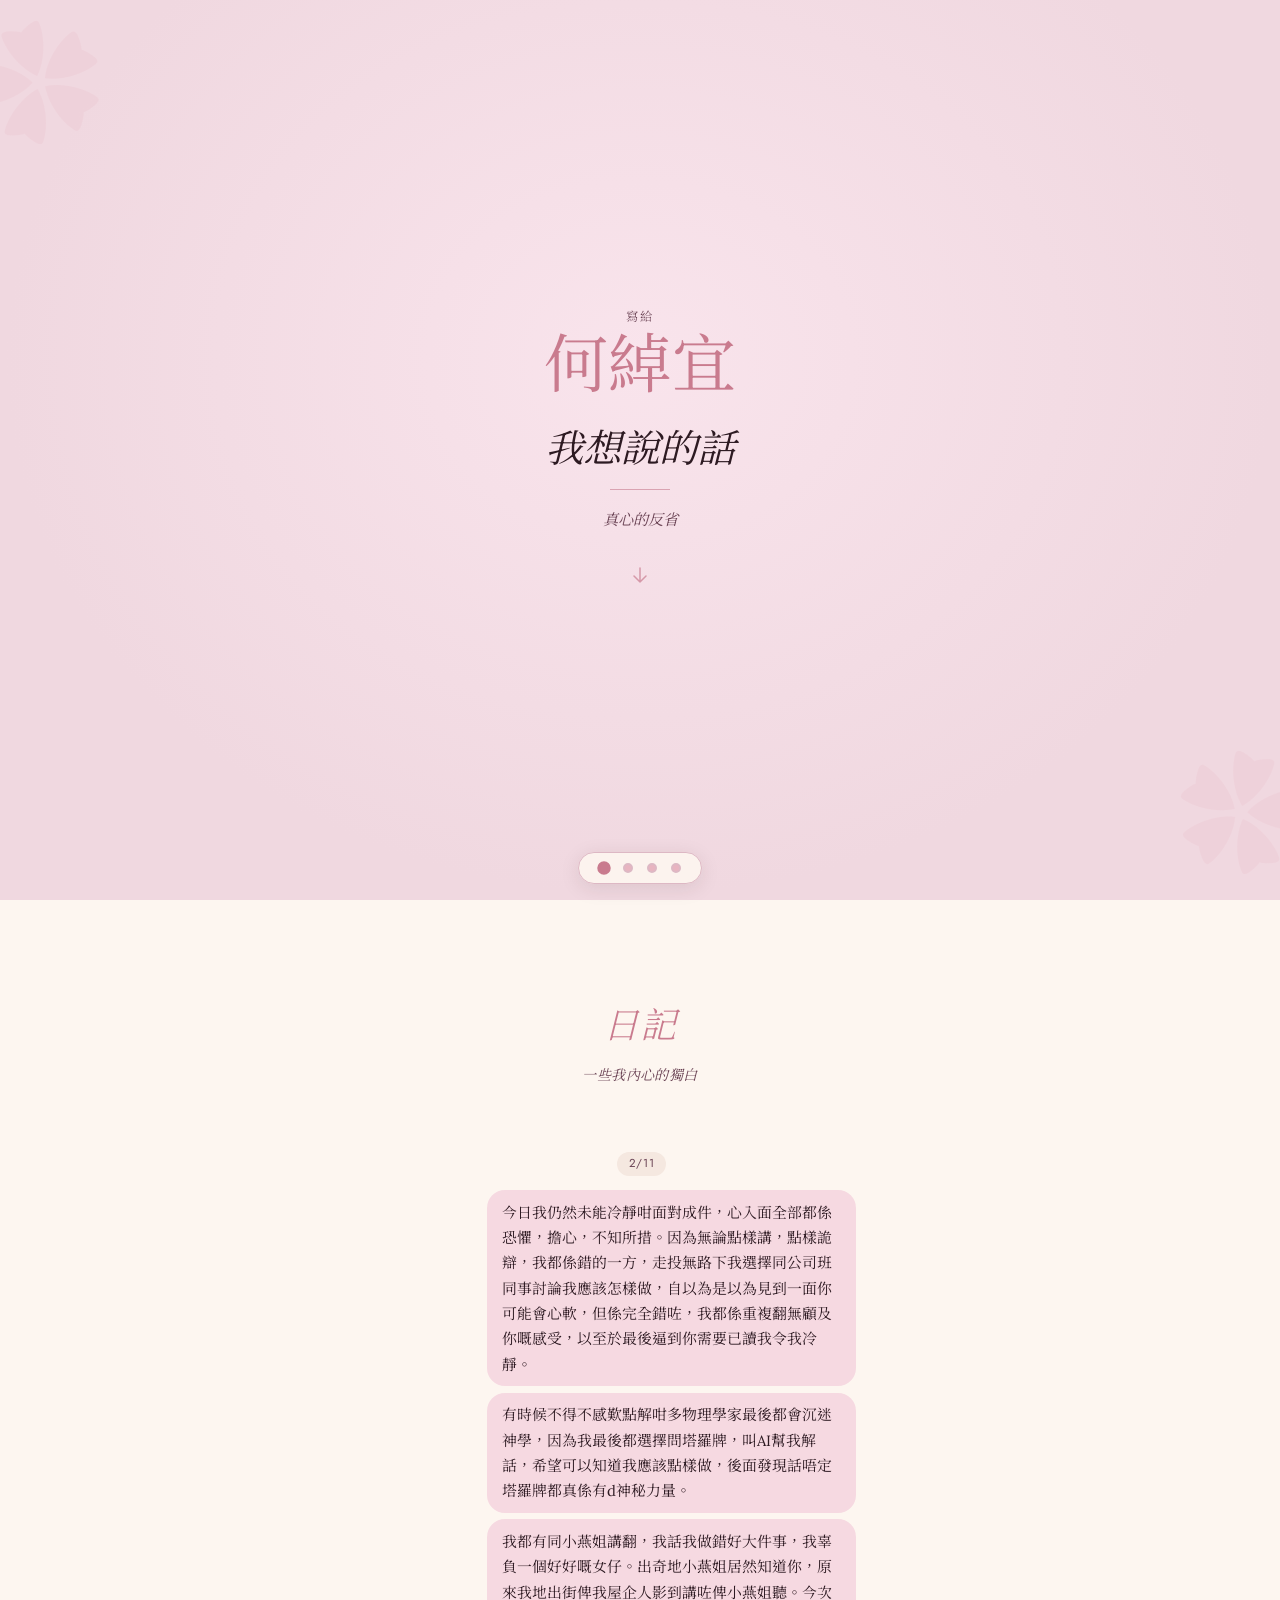
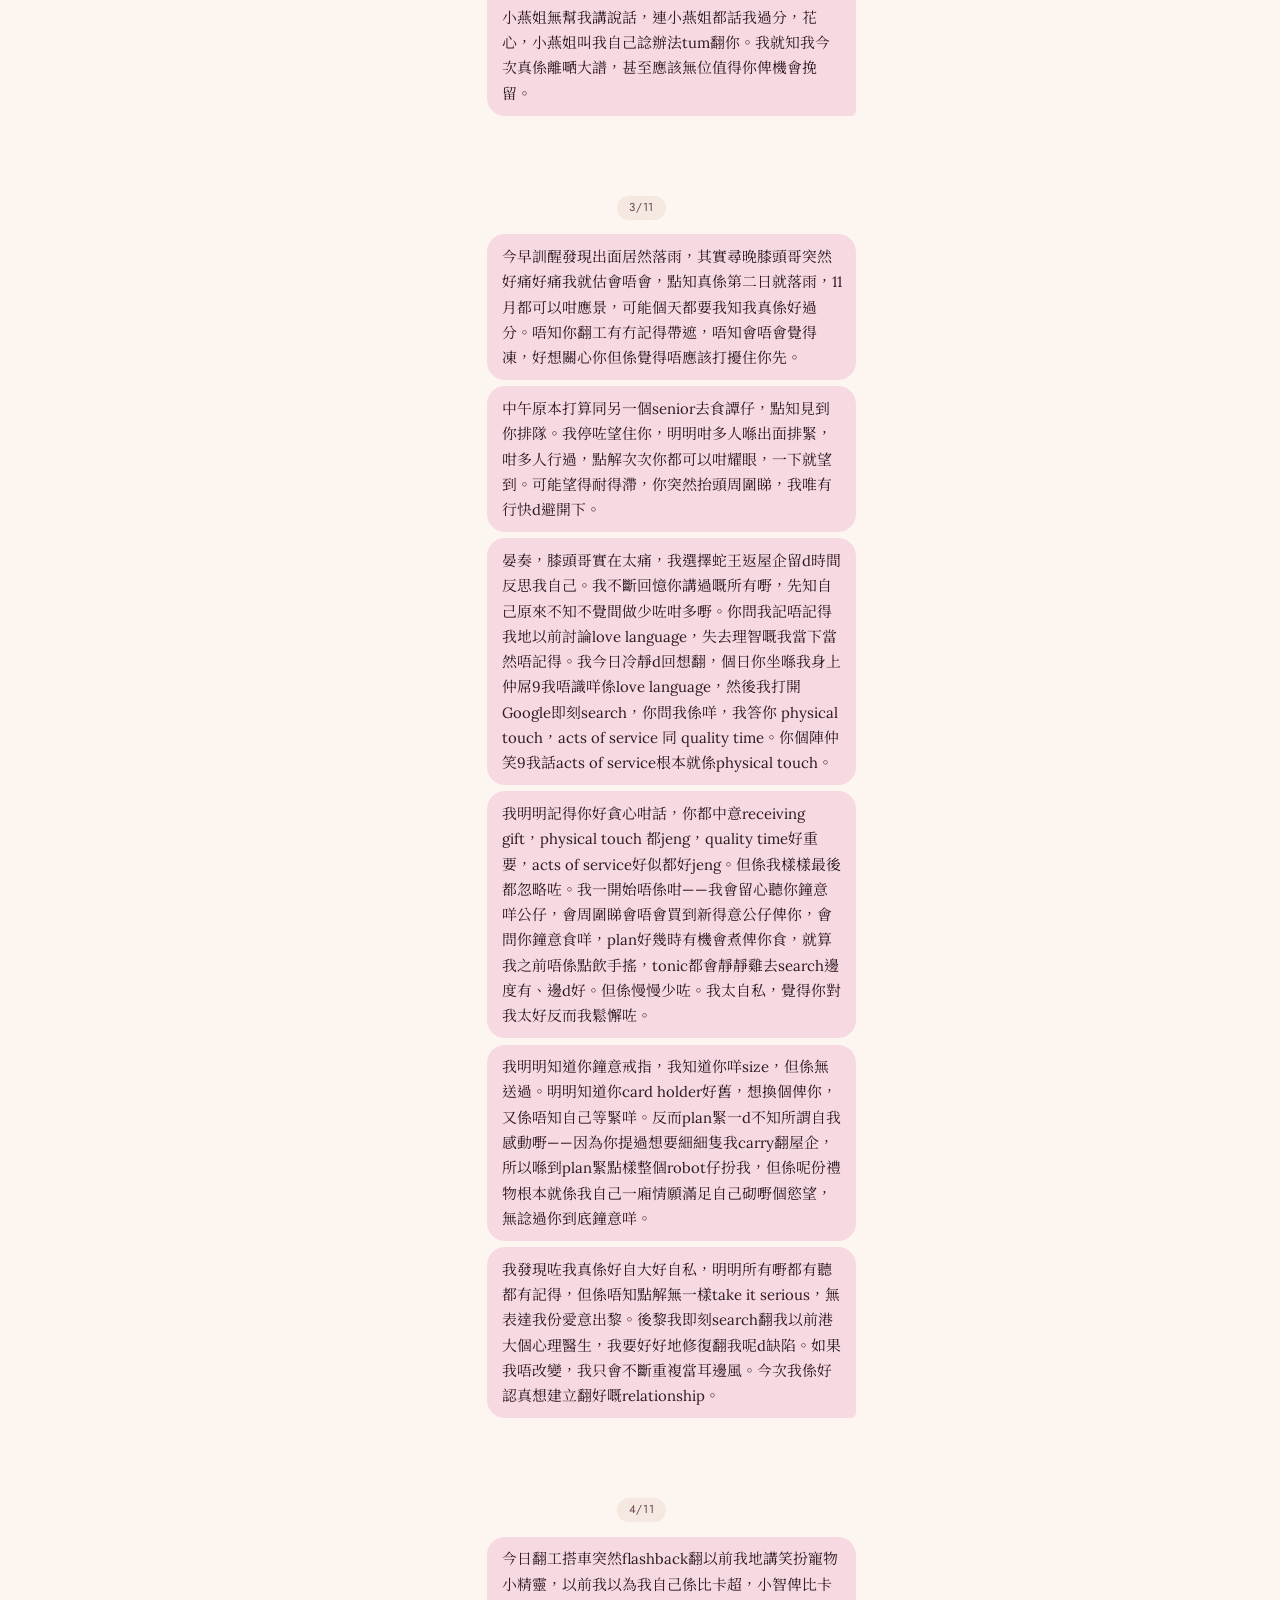
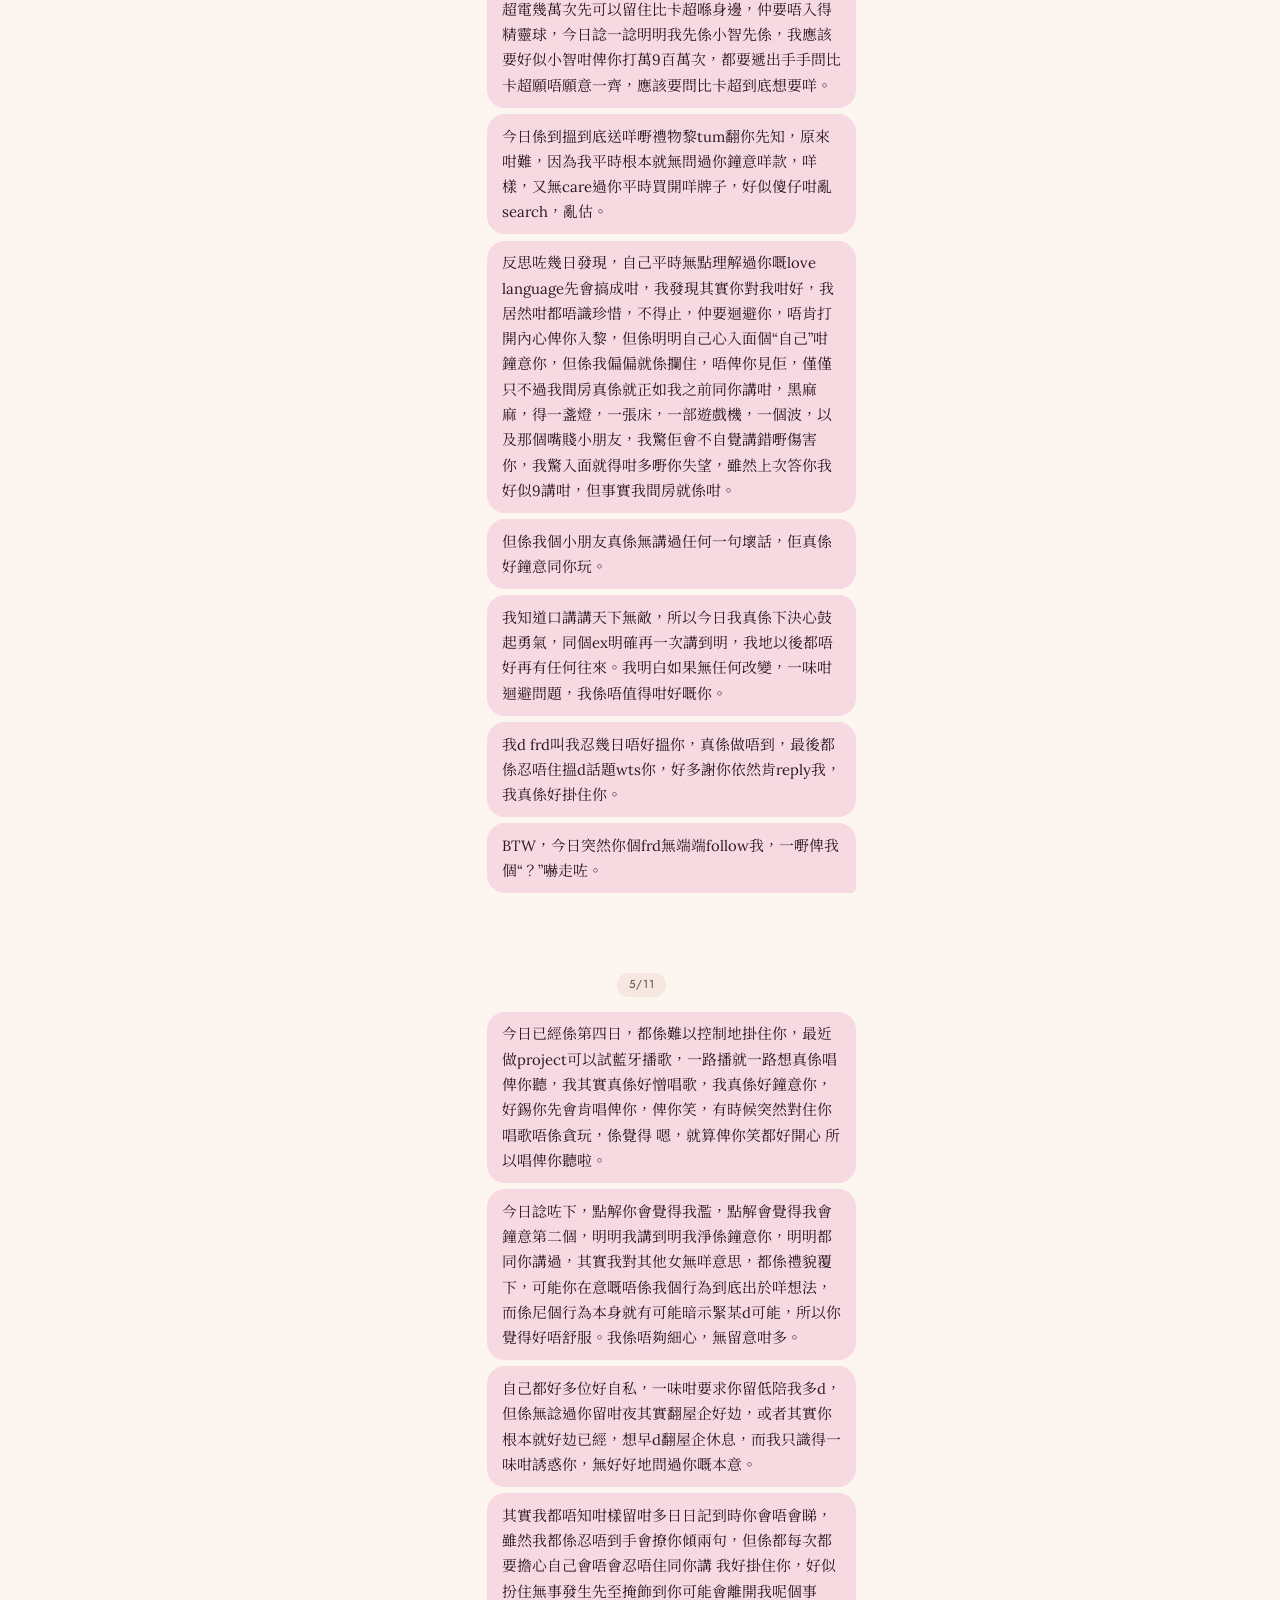
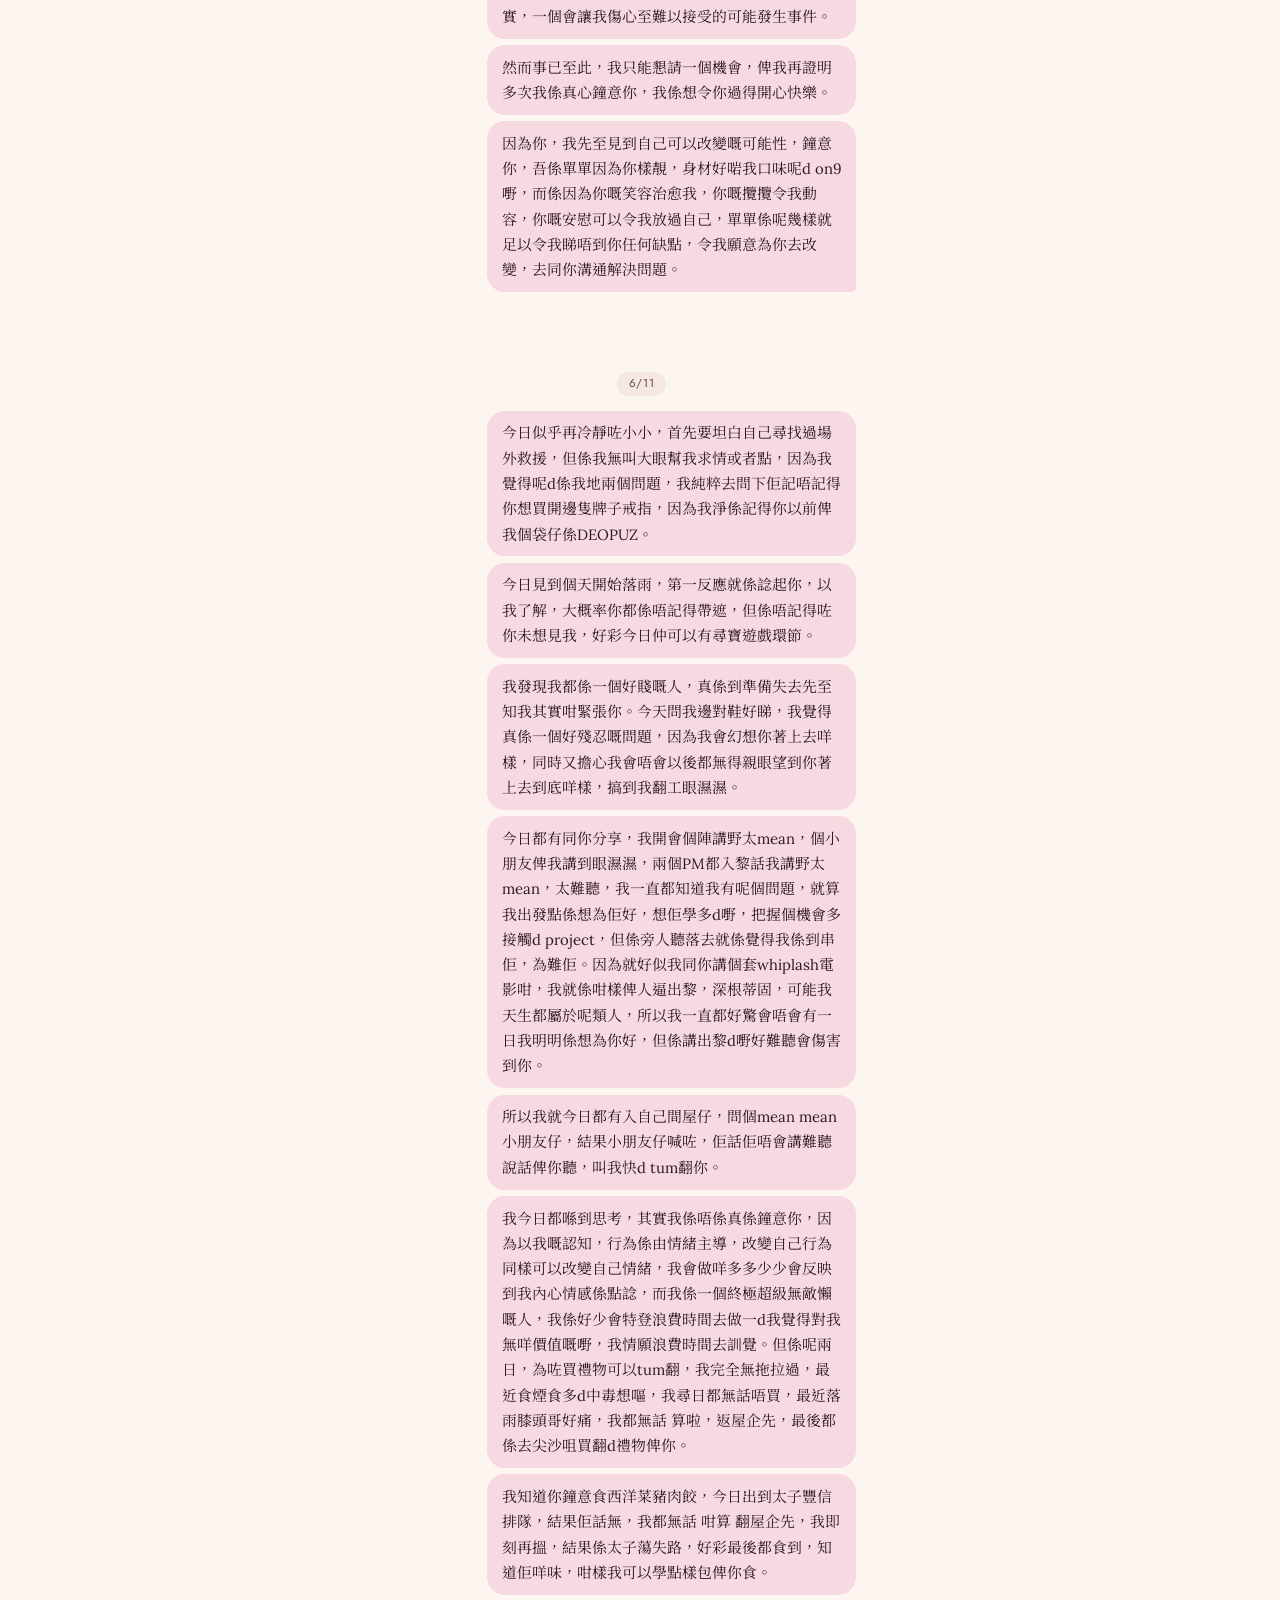
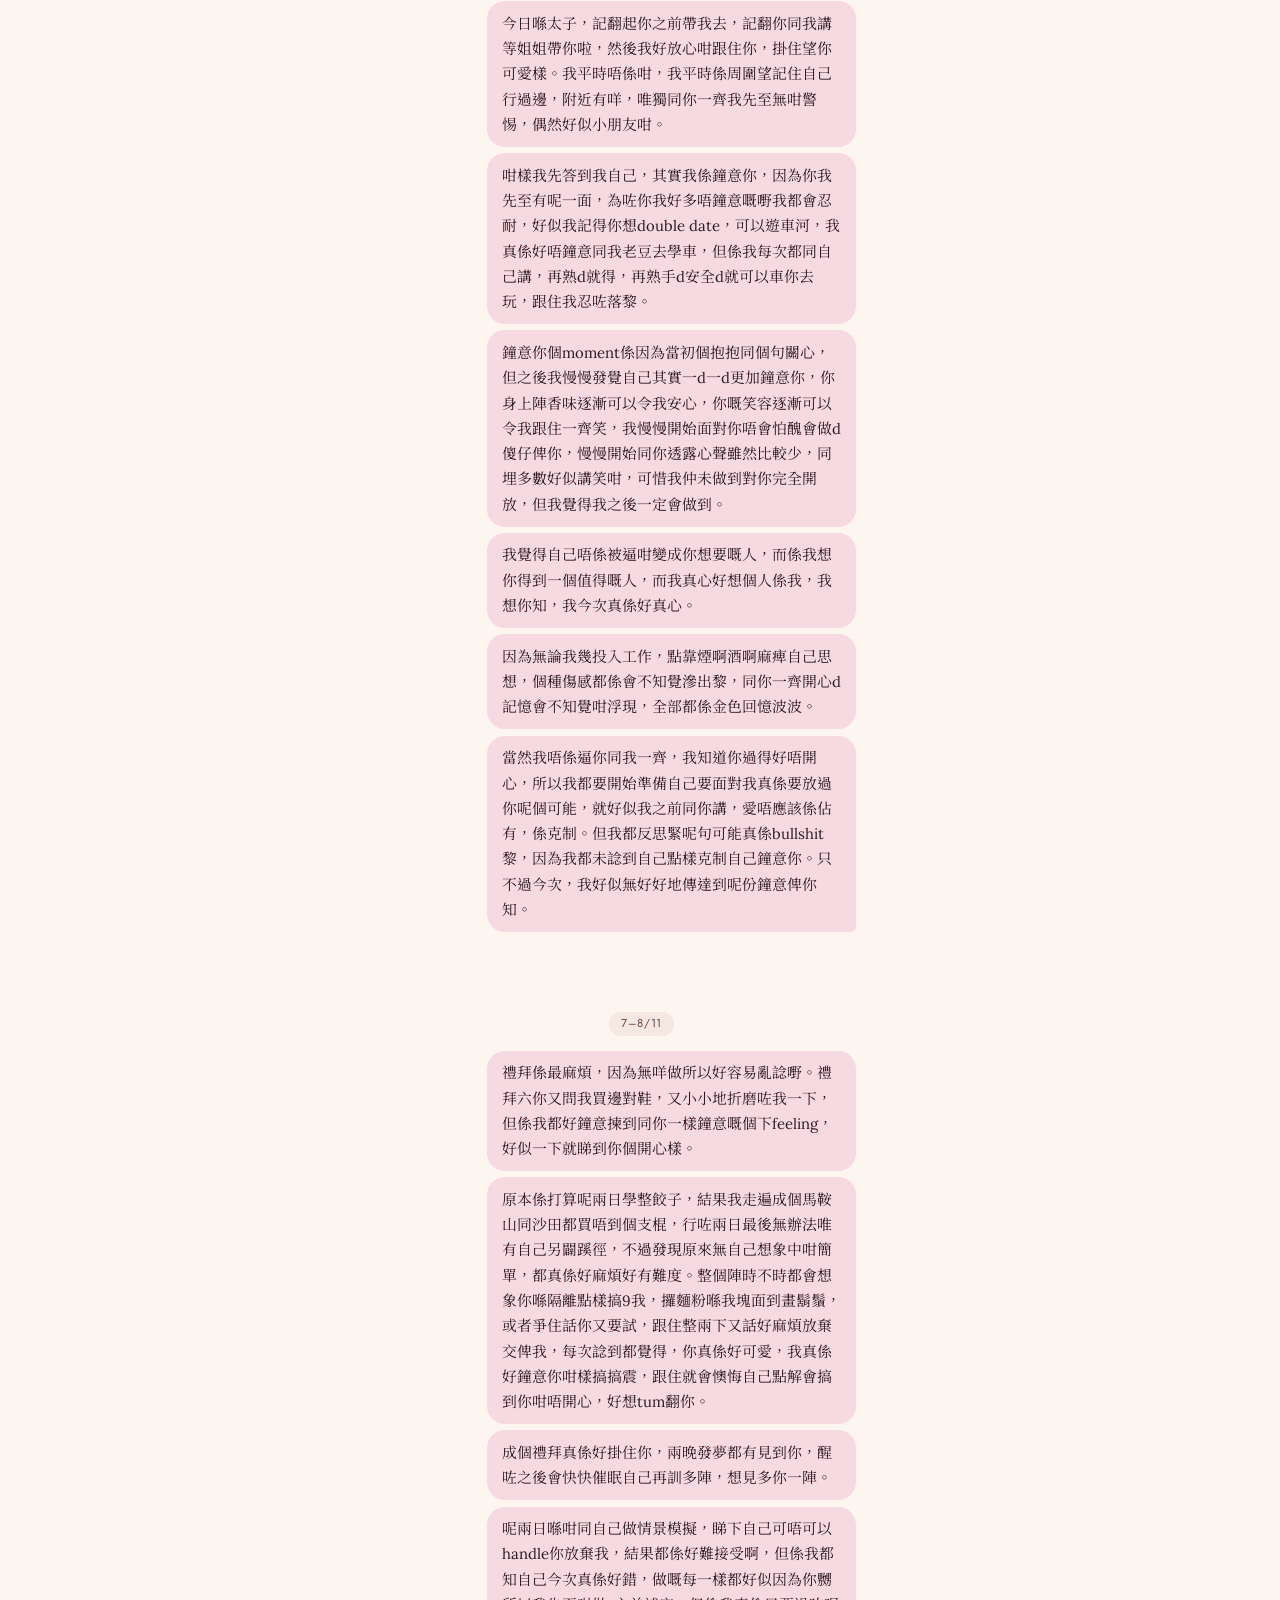
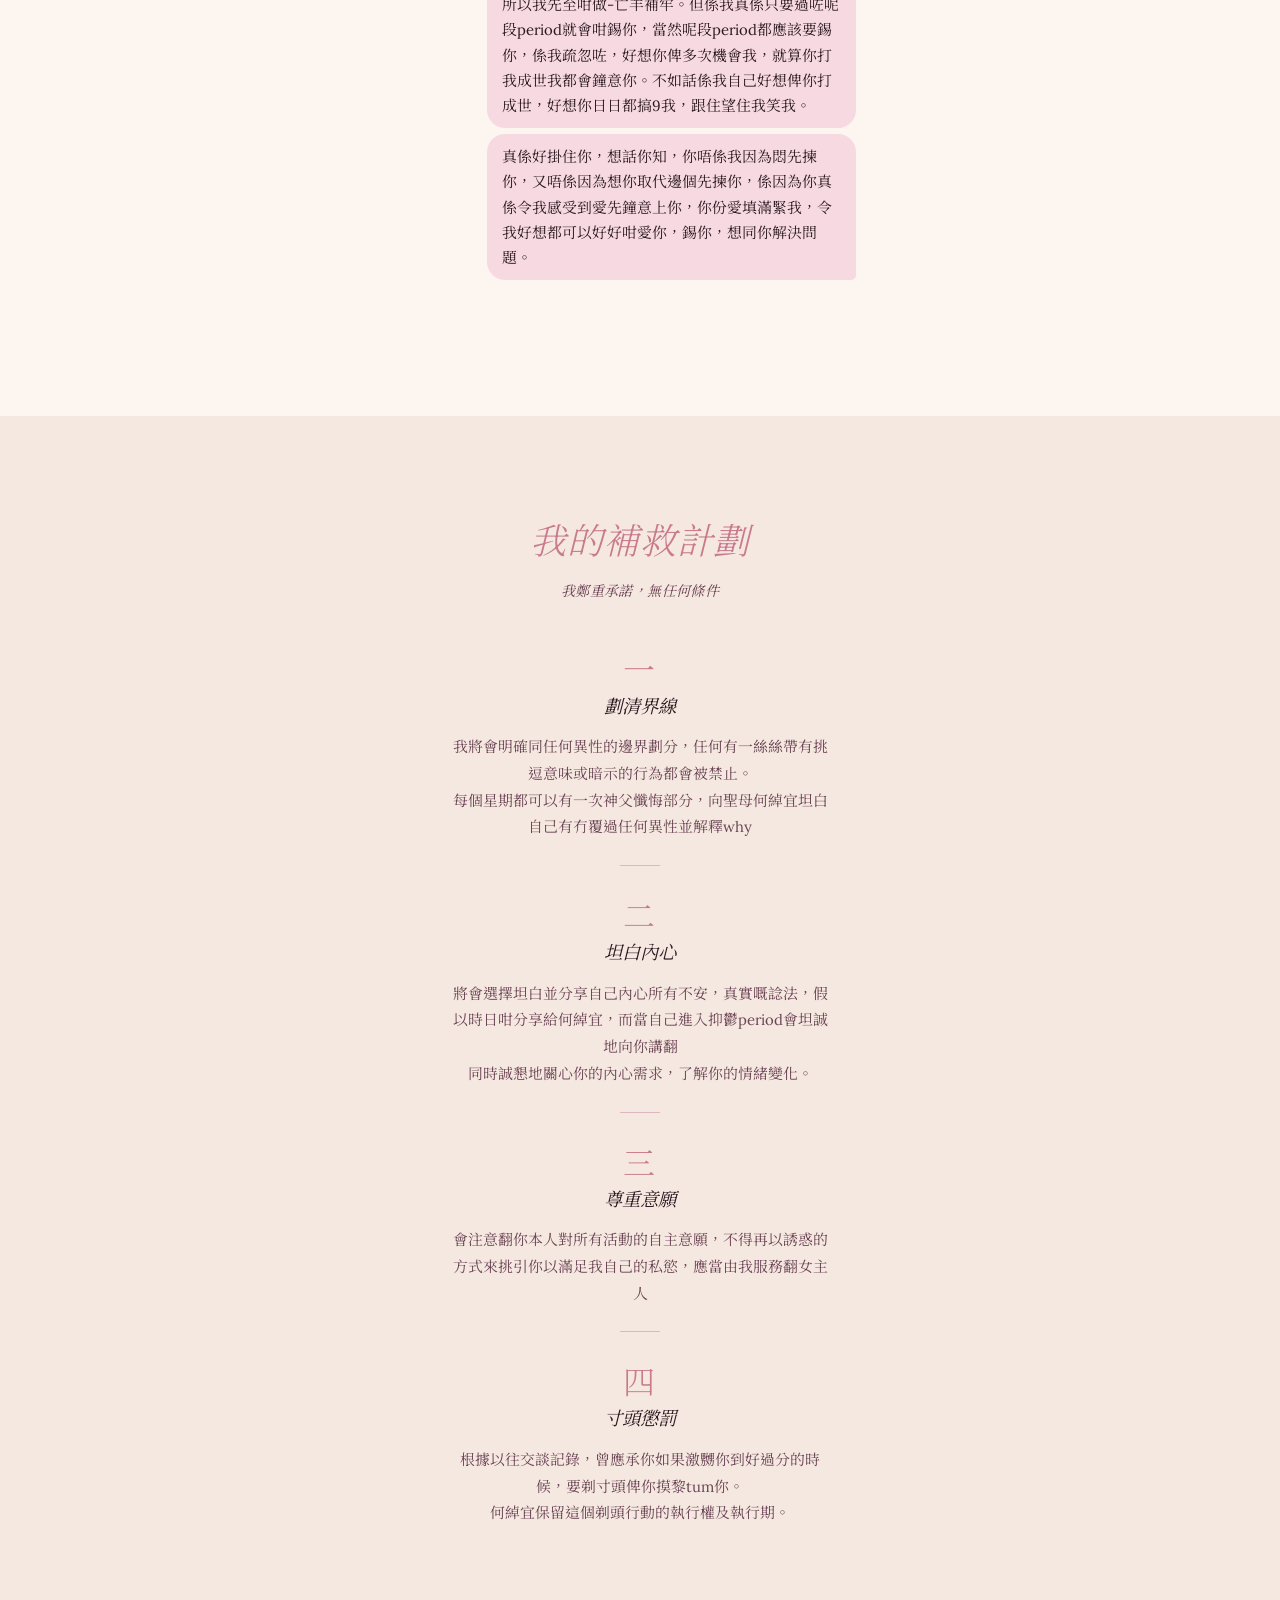
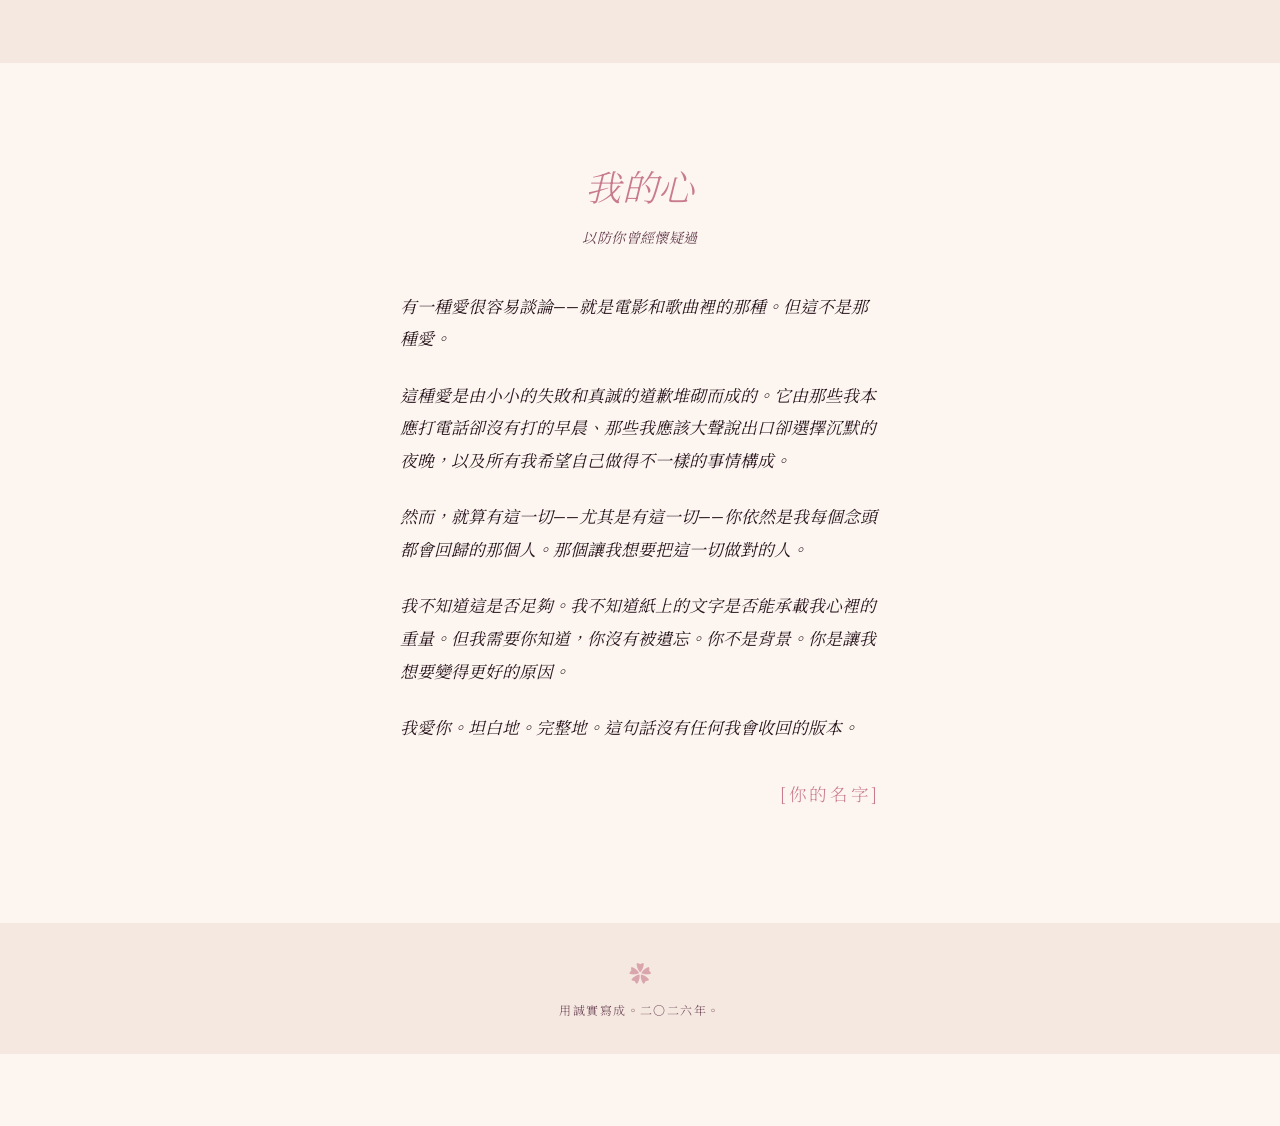
==== commit 65130eac: "add 7-8/11 diary entry and rename 寸頭 section Co-Authored-By: Claude Opus 5.5 <noreply@anthropic.com>" ====
--- a/index.html
+++ b/index.html
@@ -102,6 +102,15 @@
             <p>當然我唔係逼你同我一齊，我知道你過得好唔開心，所以我都要開始準備自己要面對我真係要放過你呢個可能，就好似我之前同你講，愛唔應該係佔有，係克制。但我都反思緊呢句可能真係bullshit黎，因為我都未諗到自己點樣克制自己鐘意你。只不過今次，我好似無好好地傳達到呢份鐘意俾你知。</p>
           </article>
 
+          <article class="reflection-card">
+            <time class="card-date" datetime="2026-11-07">7–8/11</time>
+            <p>禮拜係最麻煩，因為無咩做所以好容易亂諗嘢。禮拜六你又問我買邊對鞋，又小小地折磨咗我一下，但係我都好鐘意揀到同你一樣鐘意嘅個下feeling，好似一下就睇到你個開心樣。</p>
+            <p>原本係打算呢兩日學整餃子，結果我走遍成個馬鞍山同沙田都買唔到個支棍，行咗兩日最後無辦法唯有自己另闢蹊徑，不過發現原來無自己想象中咁簡單，都真係好麻煩好有難度。整個陣時不時都會想象你喺隔離點樣搞9我，攞麵粉喺我塊面到畫鬍鬚，或者爭住話你又要試，跟住整兩下又話好麻煩放棄交俾我，每次諗到都覺得，你真係好可愛，我真係好鐘意你咁樣搞搞震，跟住就會懊悔自己點解會搞到你咁唔開心，好想tum翻你。</p>
+            <p>成個禮拜真係好掛住你，兩晚發夢都有見到你，醒咗之後會快快催眠自己再訓多陣，想見多你一陣。</p>
+            <p>呢兩日喺咁同自己做情景模擬，睇下自己可唔可以handle你放棄我，結果都係好難接受啊，但係我都知自己今次真係好錯，做嘅每一樣都好似因為你嬲所以我先至咁做-亡羊補牢。但係我真係只要過咗呢段period就會咁錫你，當然呢段period都應該要錫你，係我疏忽咗，好想你俾多次機會我，就算你打我成世我都會鐘意你。不如話係我自己好想俾你打成世，好想你日日都搞9我，跟住望住我笑我。</p>
+            <p>真係好掛住你，想話你知，你唔係我因為悶先揀你，又唔係因為想你取代邊個先揀你，係因為你真係令我感受到愛先鐘意上你，你份愛填滿緊我，令我好想都可以好好咁愛你，錫你，想同你解決問題。</p>
+          </article>
+
         </div>
       </div>
     </section>
@@ -141,7 +150,7 @@
 
           <li class="promise-block">
             <span class="promise-numeral">四</span>
-            <h3 class="promise-heading">寸頭條款</h3>
+            <h3 class="promise-heading">寸頭懲罰</h3>
             <p>根據以往交談記錄，曾應承你如果激嬲你到好過分的時候，要剃寸頭俾你摸黎tum你。</p>
             <p>何綽宜保留這個剃頭行動的執行權及執行期。</p>
           </li>
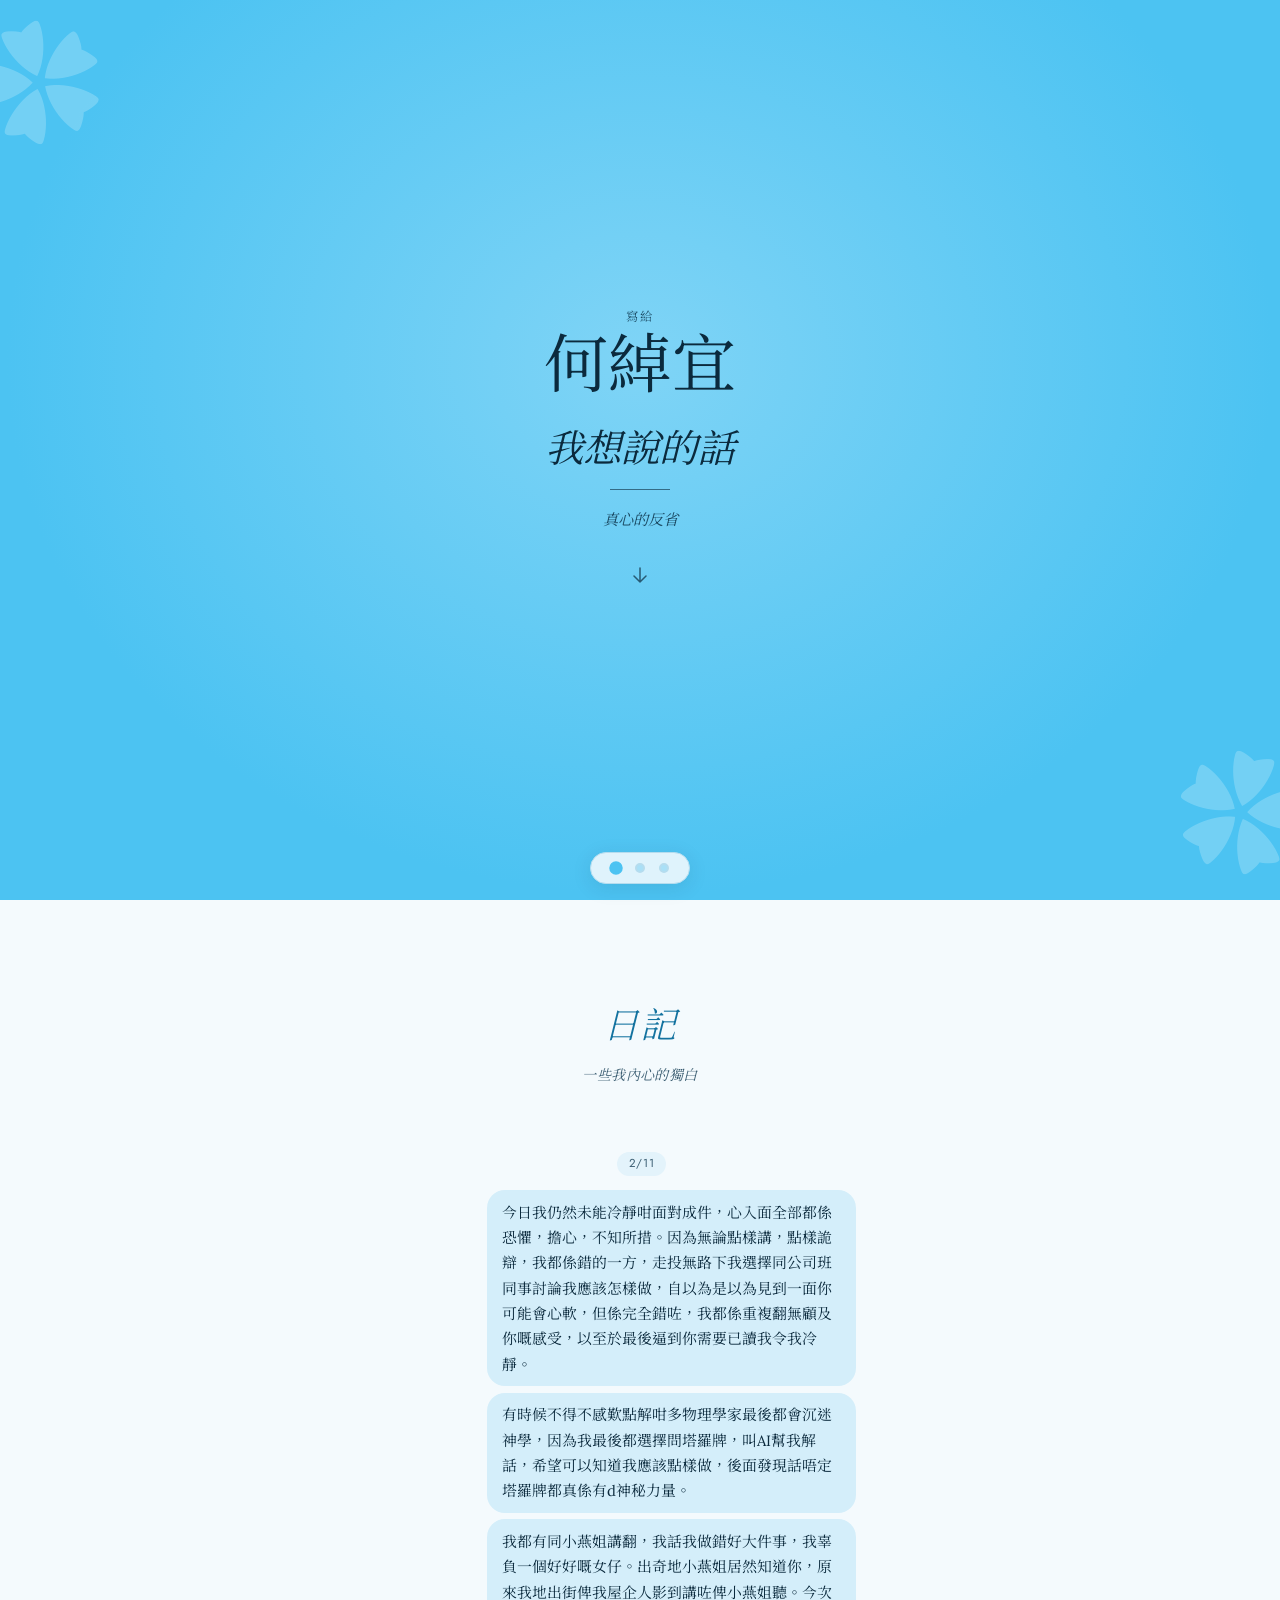
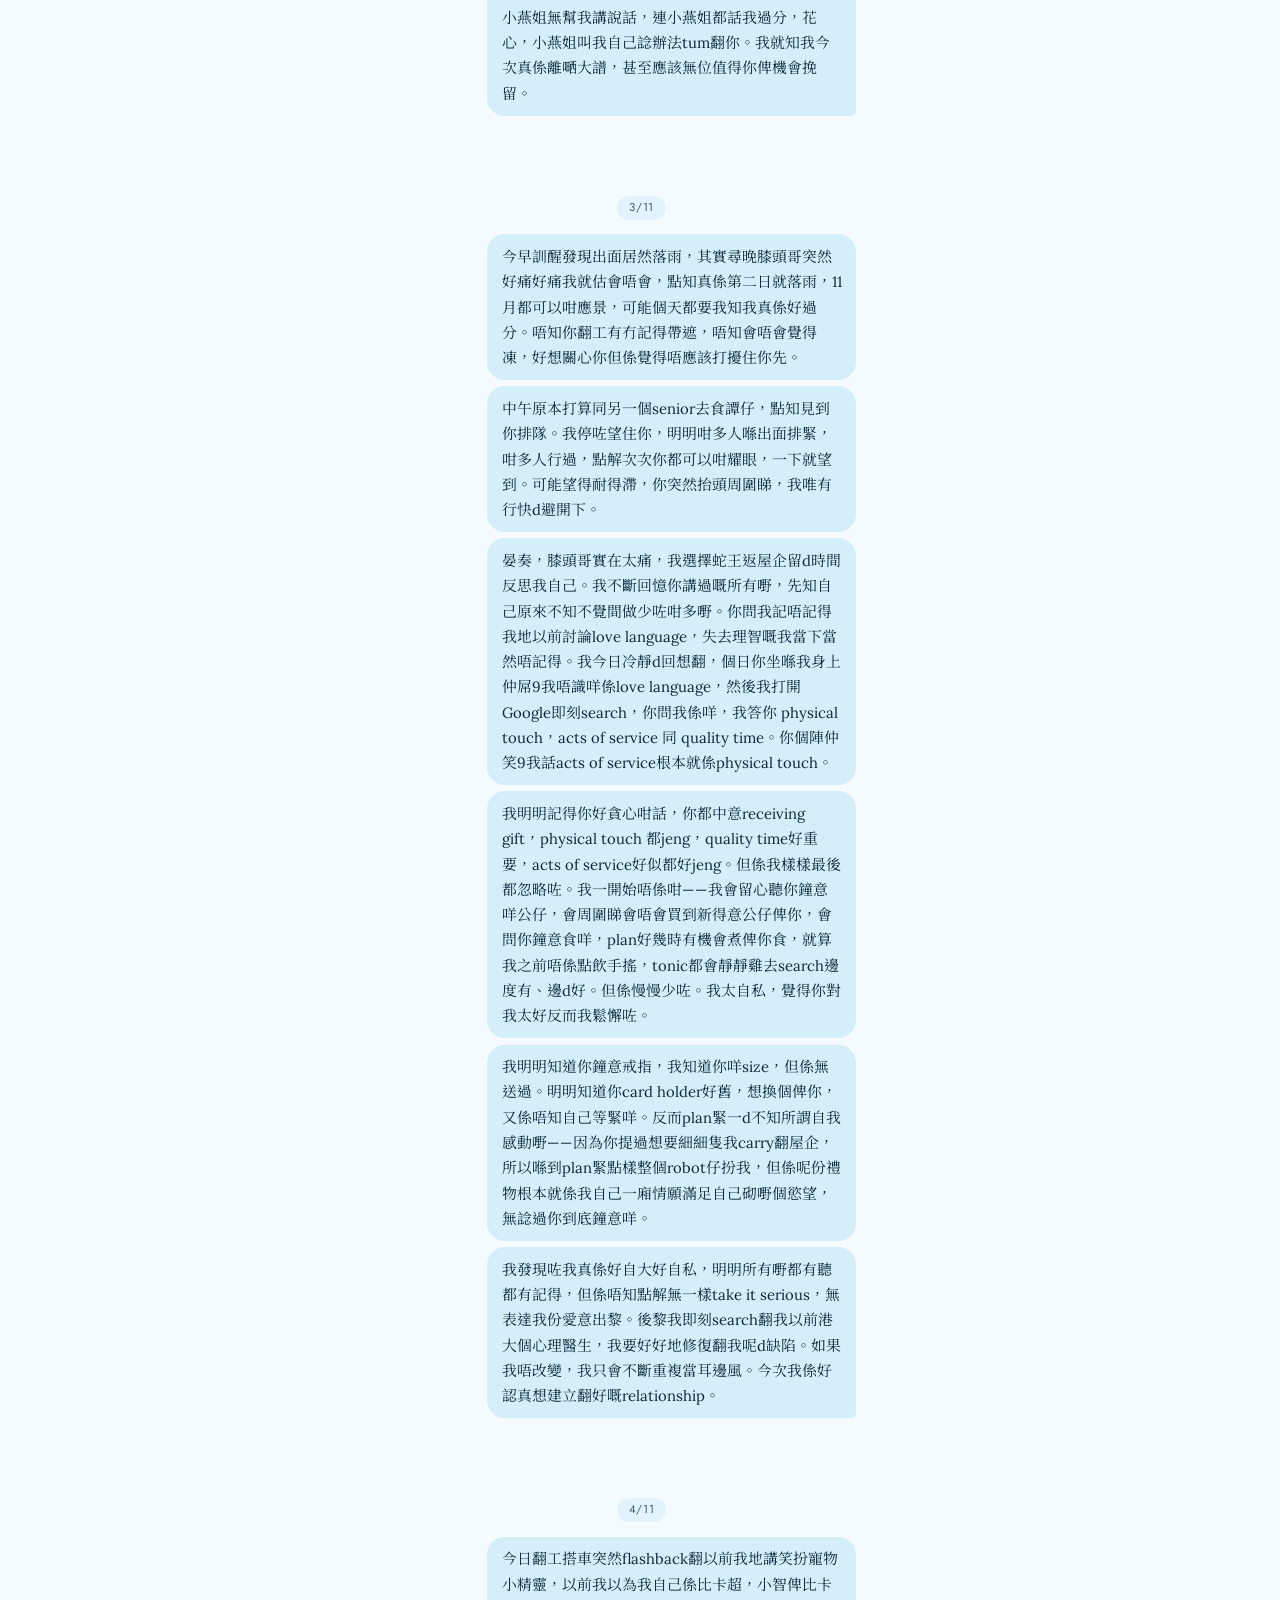
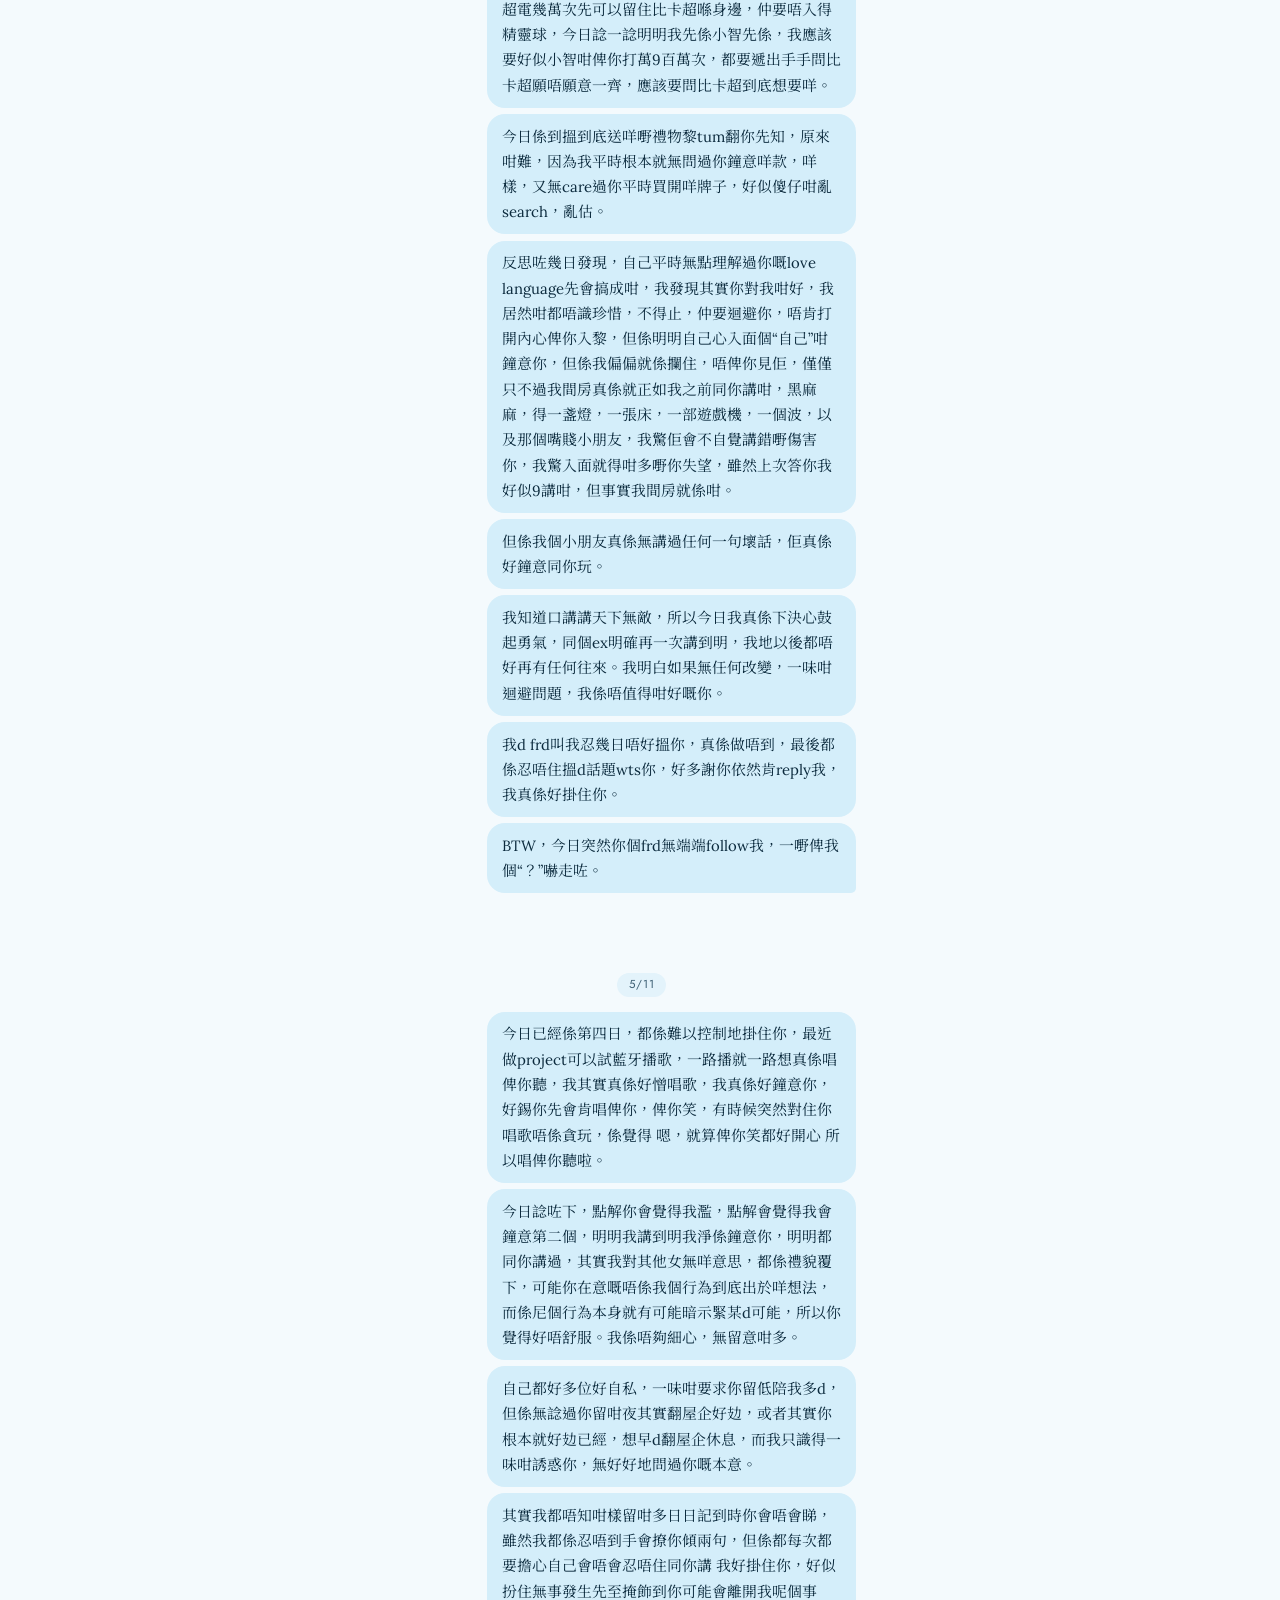
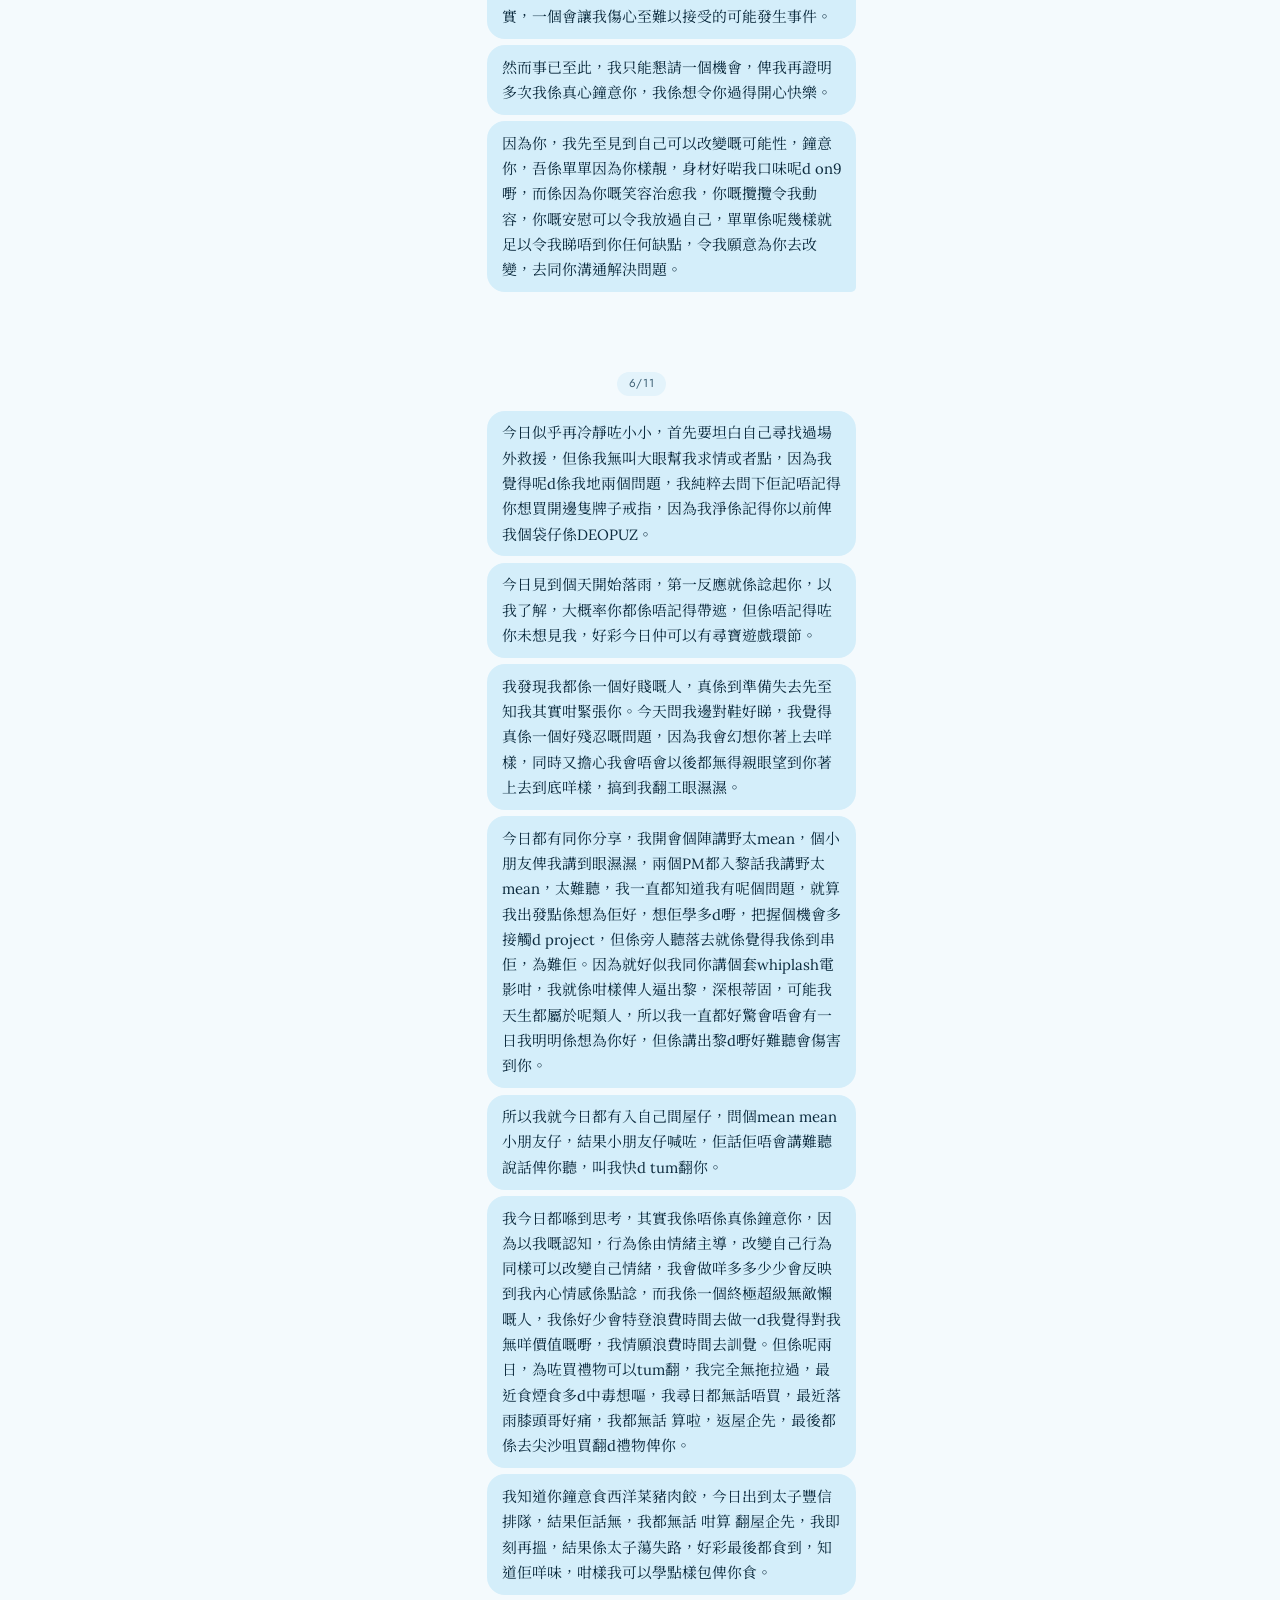
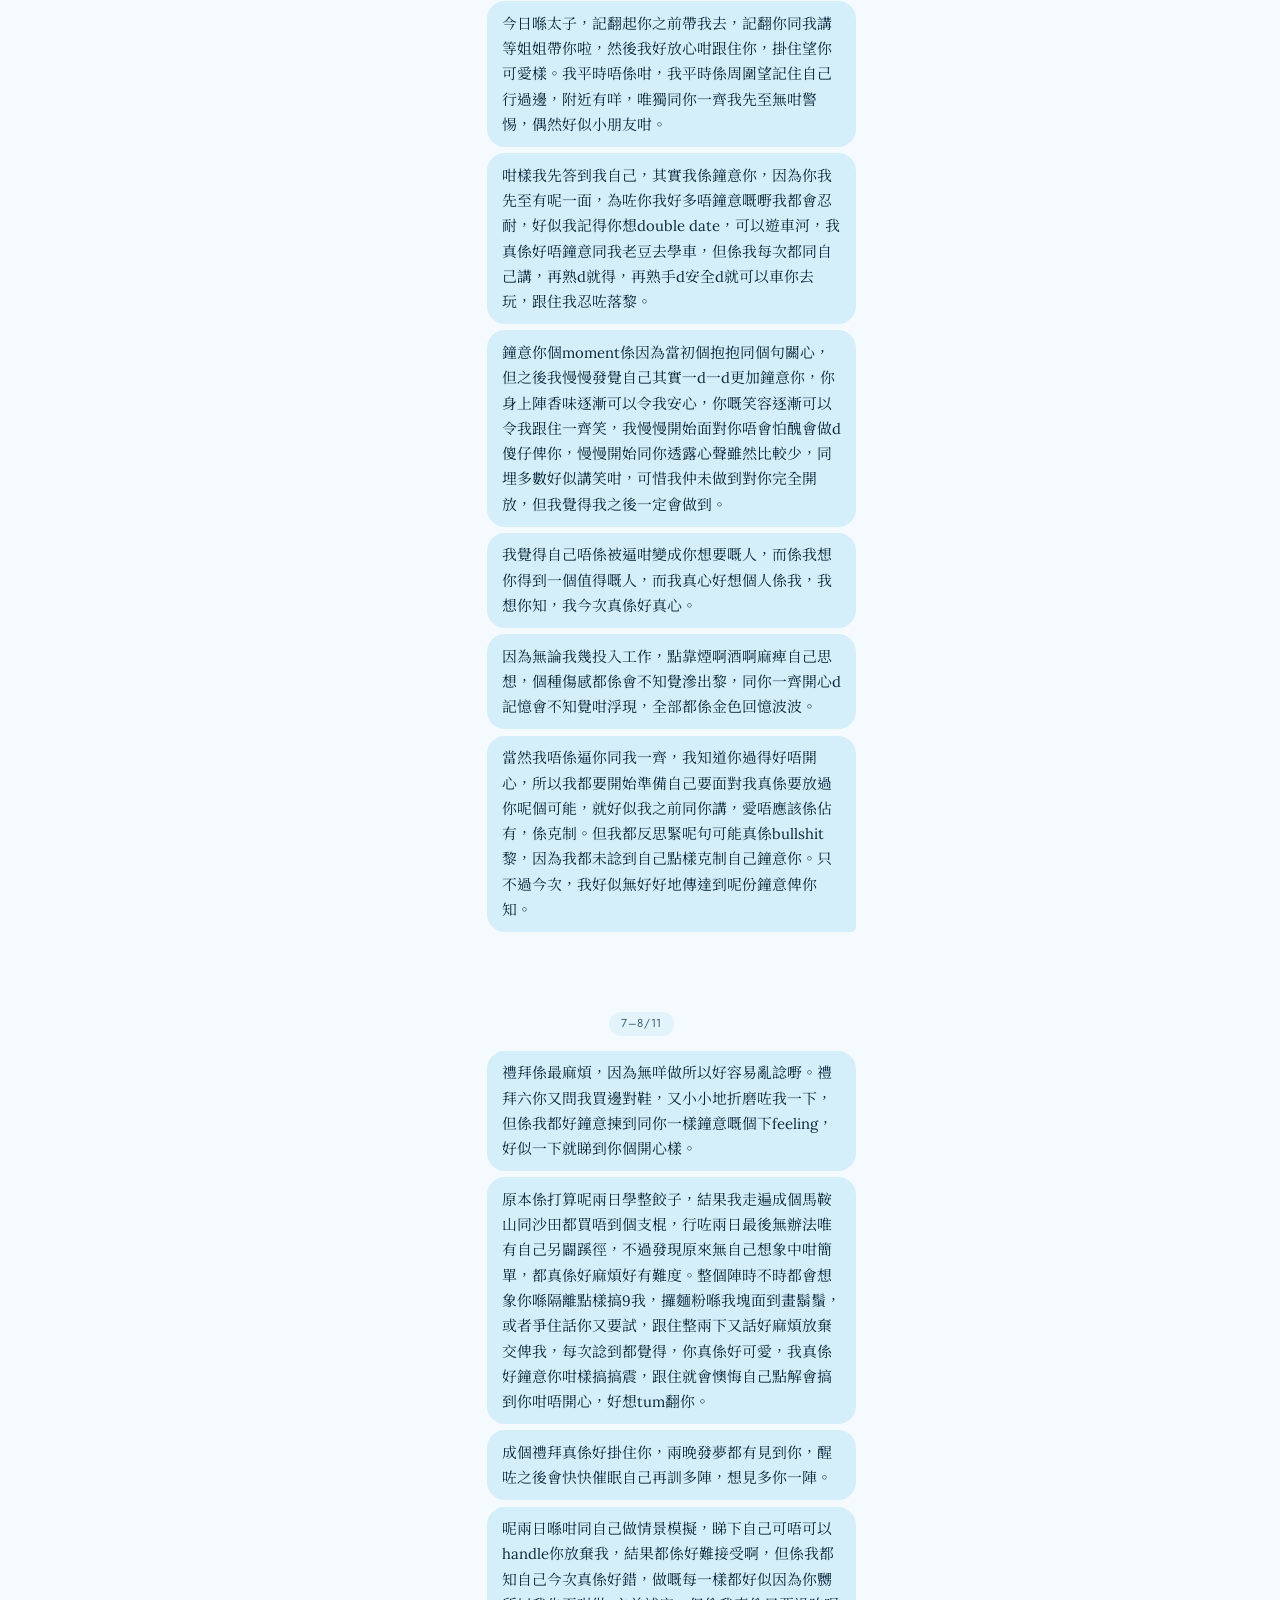
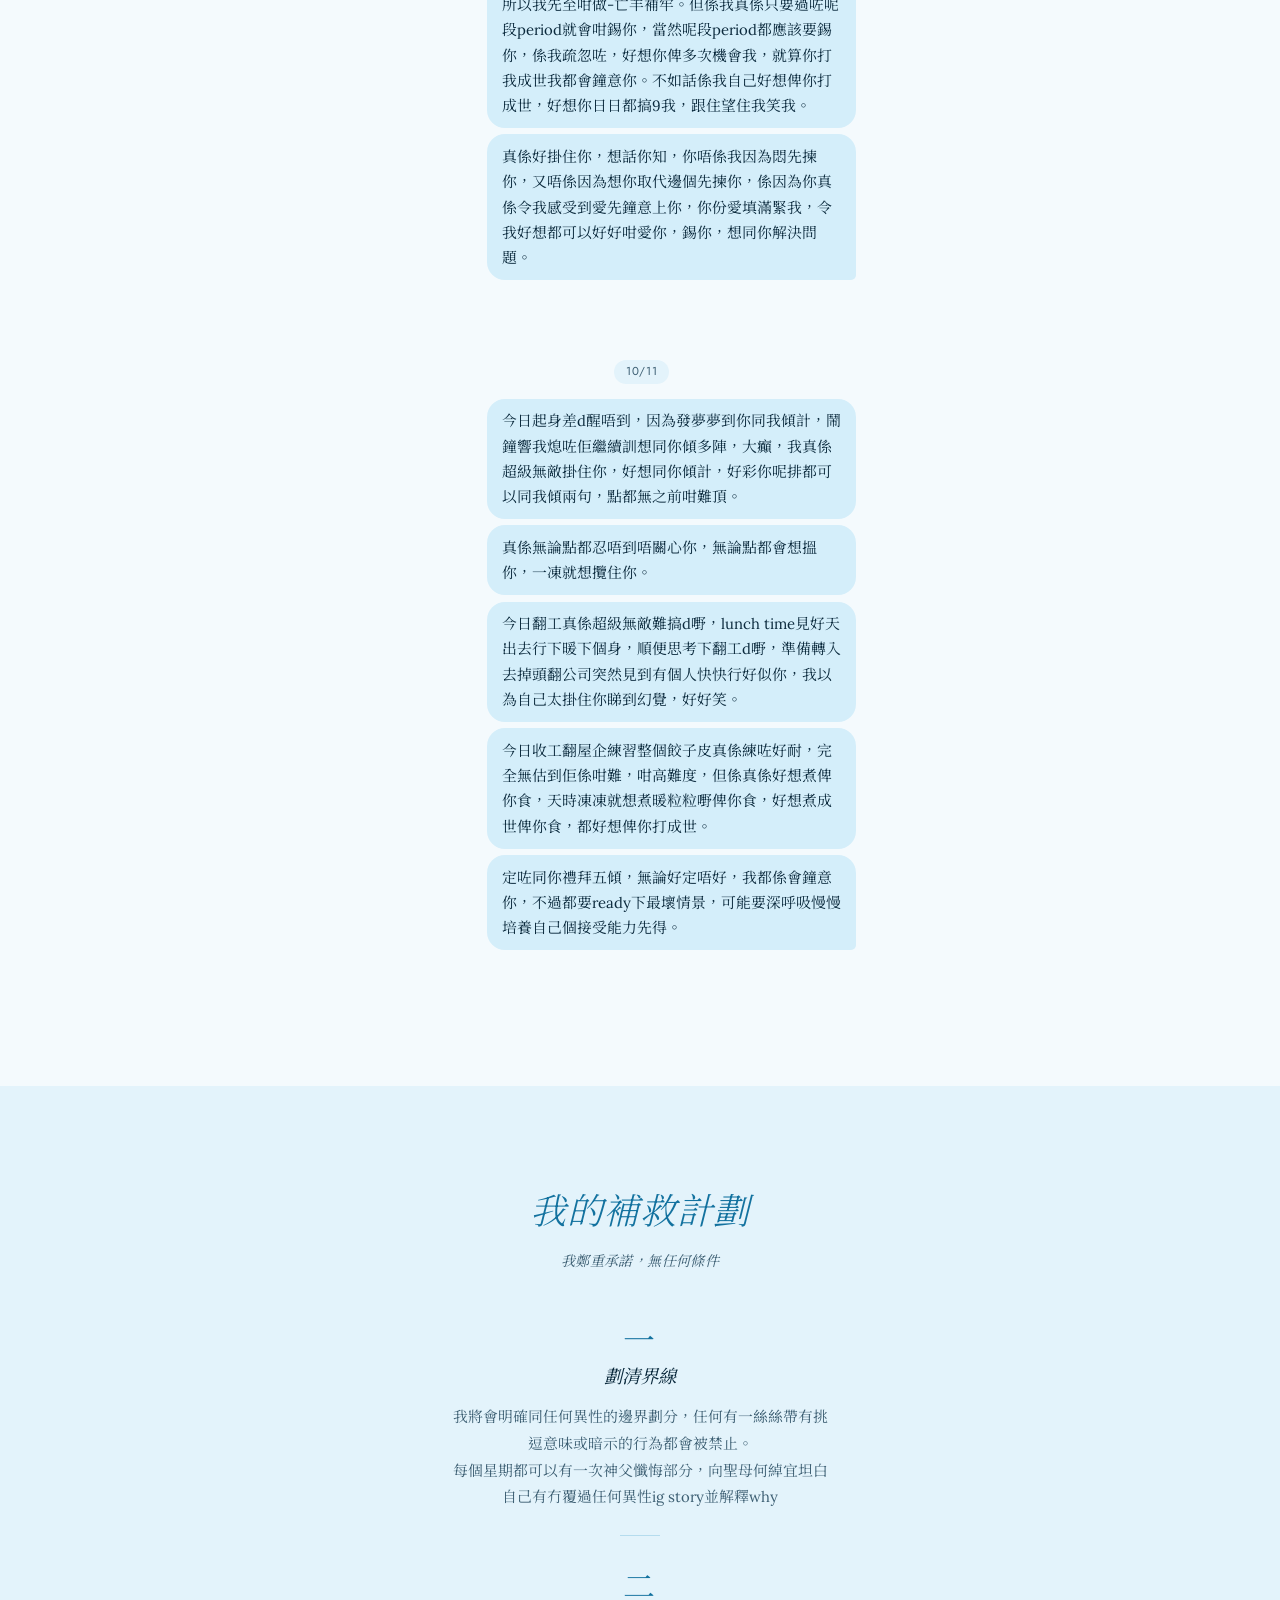
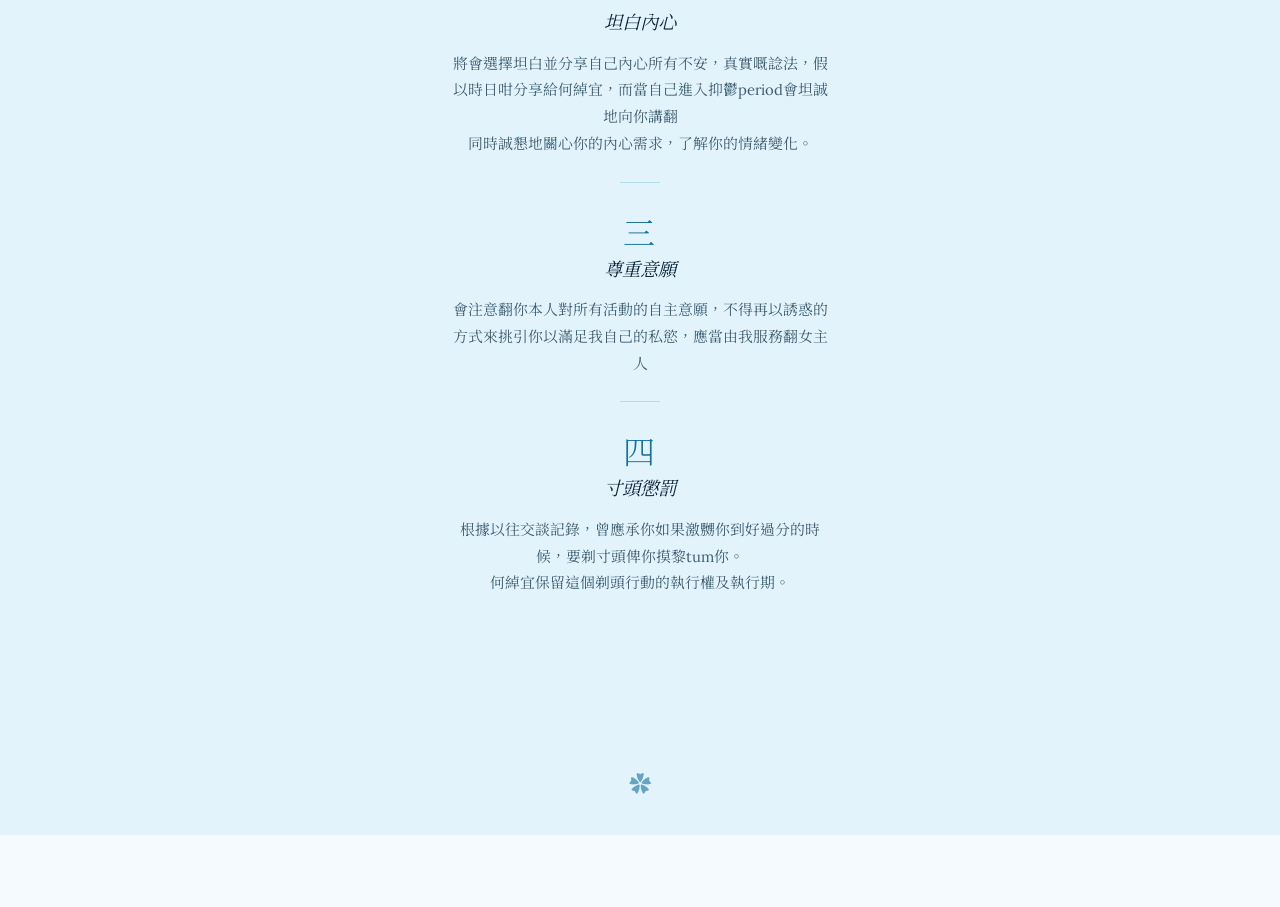
==== commit 9dd297c2: "add 10/11 diary entry and remove heart section Co-Authored-By: Claude Opus 5.5 <noreply@anthropic.co" ====
--- a/index.html
+++ b/index.html
@@ -16,7 +16,6 @@
     <a href="#hero"        class="nav-dot" data-section="hero"        aria-label="開篇"></a>
     <a href="#reflections" class="nav-dot" data-section="reflections" aria-label="我的反思"></a>
     <a href="#promises"    class="nav-dot" data-section="promises"    aria-label="我的承諾"></a>
-    <a href="#heart"       class="nav-dot" data-section="heart"       aria-label="我的心"></a>
   </nav>
 
   <main>
@@ -111,6 +110,15 @@
             <p>真係好掛住你，想話你知，你唔係我因為悶先揀你，又唔係因為想你取代邊個先揀你，係因為你真係令我感受到愛先鐘意上你，你份愛填滿緊我，令我好想都可以好好咁愛你，錫你，想同你解決問題。</p>
           </article>
 
+          <article class="reflection-card">
+            <time class="card-date" datetime="2026-11-10">10/11</time>
+            <p>今日起身差d醒唔到，因為發夢夢到你同我傾計，鬧鐘響我熄咗佢繼續訓想同你傾多陣，大癲，我真係超級無敵掛住你，好想同你傾計，好彩你呢排都可以同我傾兩句，點都無之前咁難頂。</p>
+            <p>真係無論點都忍唔到唔關心你，無論點都會想搵你，一凍就想攬住你。</p>
+            <p>今日翻工真係超級無敵難搞d嘢，lunch time見好天出去行下暖下個身，順便思考下翻工d嘢，準備轉入去掉頭翻公司突然見到有個人快快行好似你，我以為自己太掛住你睇到幻覺，好好笑。</p>
+            <p>今日收工翻屋企練習整個餃子皮真係練咗好耐，完全無估到佢係咁難，咁高難度，但係真係好想煮俾你食，天時凍凍就想煮暖粒粒嘢俾你食，好想煮成世俾你食，都好想俾你打成世。</p>
+            <p>定咗同你禮拜五傾，無論好定唔好，我都係會鐘意你，不過都要ready下最壞情景，可能要深呼吸慢慢培養自己個接受能力先得。</p>
+          </article>
+
         </div>
       </div>
     </section>
@@ -129,7 +137,7 @@
             <span class="promise-numeral">一</span>
             <h3 class="promise-heading">劃清界線</h3>
             <p>我將會明確同任何異性的邊界劃分，任何有一絲絲帶有挑逗意味或暗示的行為都會被禁止。</p>
-            <p>每個星期都可以有一次神父懺悔部分，向聖母何綽宜坦白自己有冇覆過任何異性並解釋why</p>
+            <p>每個星期都可以有一次神父懺悔部分，向聖母何綽宜坦白自己有冇覆過任何異性ig story並解釋why</p>
             <div class="promise-divider" aria-hidden="true"></div>
           </li>
 
@@ -159,31 +167,12 @@
       </div>
     </section>
 
-    <!-- ─── 第四區：我的心 ─── -->
-    <section id="heart" aria-label="我的心">
-      <div class="section-inner">
-        <header class="section-header">
-          <h2 class="section-title">我的心</h2>
-          <p class="section-subtitle">以防你曾經懷疑過</p>
-        </header>
-
-        <div class="letter-body">
-          <p>有一種愛很容易談論——就是電影和歌曲裡的那種。但這不是那種愛。</p>
-          <p>這種愛是由小小的失敗和真誠的道歉堆砌而成的。它由那些我本應打電話卻沒有打的早晨、那些我應該大聲說出口卻選擇沉默的夜晚，以及所有我希望自己做得不一樣的事情構成。</p>
-          <p>然而，就算有這一切——尤其是有這一切——你依然是我每個念頭都會回歸的那個人。那個讓我想要把這一切做對的人。</p>
-          <p>我不知道這是否足夠。我不知道紙上的文字是否能承載我心裡的重量。但我需要你知道，你沒有被遺忘。你不是背景。你是讓我想要變得更好的原因。</p>
-          <p>我愛你。坦白地。完整地。這句話沒有任何我會收回的版本。</p>
-          <p class="letter-signature">[你的名字]</p>
-        </div>
-      </div>
-    </section>
-
   </main>
 
   <footer>
     <div class="footer-inner">
       <span class="footer-petal" aria-hidden="true">✿</span>
-      <p>用誠實寫成。二〇二六年。</p>
+      <!-- <p>用誠實寫成。二〇二六年。</p> -->
     </div>
   </footer>
 
--- a/style.css
+++ b/style.css
@@ -1,13 +1,14 @@
 /* ── Variables ── */
 :root {
-  --bg:         #fdf6f0;
-  --surface:    #f5e8e0;
-  --accent:     #c97b8e;
-  --accent-lt:  #e8b4c0;
-  --text:       #2d1a22;
-  --text-muted: #6b4455;
-  --border:     #ddb8c4;
-  --hero-bg:    #f0d8e0;
+  --bg:         #f4fafd;
+  --surface:    #e3f3fb;
+  --accent:     #4cc3f2; /* fills & decoration only: too light for text */
+  --accent-ink: #13729f; /* accent for text: ~4.7:1 on --bg/--surface */
+  --accent-lt:  #a9e0f7;
+  --text:       #0b2a3d;
+  --text-muted: #3d5f73;
+  --border:     #b5dcee;
+  --hero-bg:    #4cc3f2;
 
   --font-display: 'Playfair Display', 'Noto Serif TC', Georgia, serif;
   --font-heading: 'Cormorant Garamond', 'Noto Serif TC', Georgia, serif;
@@ -47,14 +48,14 @@
   transform: translateX(-50%);
   display: flex;
   gap: 14px;
-  background: rgba(253, 246, 240, 0.88);
+  background: rgba(244, 250, 253, 0.88);
   backdrop-filter: blur(12px);
   -webkit-backdrop-filter: blur(12px);
   border: 1px solid var(--border);
   border-radius: 999px;
   padding: 10px 20px;
   z-index: 100;
-  box-shadow: 0 4px 20px rgba(45, 26, 34, 0.10);
+  box-shadow: 0 4px 20px rgba(11, 42, 61, 0.10);
 }
 
 .nav-dot {
@@ -100,7 +101,7 @@
   font-style: italic;
   font-weight: 300;
   font-size: clamp(1.75rem, 5vw, 2.25rem);
-  color: var(--accent);
+  color: var(--accent-ink);
   letter-spacing: 0.02em;
   margin-bottom: 0.4rem;
 }
@@ -116,8 +117,11 @@
 /* ── Hero Section ── */
 #hero {
   min-height: 100svh;
+  /* local text tokens keep contrast readable on the hero blue */
+  --hero-ink:       var(--text); /* ~7:1 on hero blue */
+  --hero-ink-muted: #1b4a63;     /* ~4.7:1 on hero blue */
   background: var(--hero-bg);
-  background-image: radial-gradient(ellipse at 50% 40%, #f9e4ec 0%, var(--hero-bg) 70%);
+  background-image: radial-gradient(ellipse at 50% 40%, #7fd4f6 0%, var(--hero-bg) 70%);
   display: flex;
   align-items: center;
   justify-content: center;
@@ -133,8 +137,8 @@
   content: '✿';
   position: absolute;
   font-size: 8rem;
-  color: var(--accent-lt);
-  opacity: 0.18;
+  color: #ffffff;
+  opacity: 0.22;
   pointer-events: none;
 }
 #hero::before { top: -1.5rem; left: -1.5rem; transform: rotate(-20deg); }
@@ -155,13 +159,13 @@
   font-size: 0.78rem;
   letter-spacing: 0.18em;
   text-transform: uppercase;
-  color: var(--text-muted);
+  color: var(--hero-ink-muted);
 }
 
 .hero-name {
   font-family: var(--font-script);
   font-size: clamp(3rem, 13vw, 4rem);
-  color: var(--accent);
+  color: var(--hero-ink);
   line-height: 1.15;
   font-weight: 400;
 }
@@ -171,7 +175,7 @@
   font-style: italic;
   font-weight: 400;
   font-size: clamp(1.6rem, 6.5vw, 2.4rem);
-  color: var(--text);
+  color: var(--hero-ink);
   line-height: 1.25;
   max-width: 320px;
   margin-top: 0.2rem;
@@ -190,7 +194,7 @@
 .hero-divider {
   width: 60px;
   height: 1px;
-  background: var(--accent);
+  background: var(--hero-ink);
   margin: 0.6rem auto;
   opacity: 0.6;
 }
@@ -199,7 +203,7 @@
   font-family: var(--font-body);
   font-style: italic;
   font-size: 0.95rem;
-  color: var(--text-muted);
+  color: var(--hero-ink-muted);
   max-width: 260px;
   text-align: center;
   line-height: 1.6;
@@ -207,7 +211,7 @@
 
 .scroll-arrow {
   margin-top: 1.5rem;
-  color: var(--accent);
+  color: var(--hero-ink);
   opacity: 0.7;
   animation: bob 2.2s ease-in-out infinite;
 }
@@ -260,7 +264,7 @@
 
 .reflection-card p {
   max-width: 86%;
-  background: #f6d9e1;
+  background: #d4eefa;
   color: var(--text);
   font-size: 0.93rem;
   line-height: 1.7;
@@ -300,7 +304,7 @@
   font-family: 'Noto Serif TC', Georgia, serif;
   font-weight: 300;
   font-size: 2rem;
-  color: var(--accent);
+  color: var(--accent-ink);
   line-height: 1;
   margin-bottom: 0.5rem;
   letter-spacing: 0.05em;
@@ -330,39 +334,6 @@
   margin: 1.5rem auto 0;
 }
 
-/* ── Heart Section ── */
-#heart {
-  background: var(--bg);
-}
-
-.letter-body {
-  max-width: var(--max-w);
-  margin: 0 auto;
-  font-style: italic;
-  font-size: 1rem;
-  line-height: 1.95;
-  color: var(--text);
-}
-
-.letter-body p {
-  margin-bottom: 1.4em;
-}
-
-.letter-body p:last-of-type {
-  margin-bottom: 0;
-}
-
-.letter-signature {
-  font-family: 'Noto Serif TC', Georgia, serif;
-  font-weight: 300;
-  font-size: 1.1rem;
-  font-style: normal;
-  color: var(--accent);
-  text-align: right;
-  margin-top: 2rem !important;
-  letter-spacing: 0.15em;
-}
-
 /* ── Footer ── */
 footer {
   background: var(--surface);
@@ -379,7 +350,7 @@
 
 .footer-petal {
   font-size: 1.4rem;
-  color: var(--accent);
+  color: var(--accent-ink);
   opacity: 0.6;
 }
 
@@ -403,9 +374,6 @@
   .reflection-card {
     padding: 1.5rem 1.5rem 1.5rem 1.7rem;
   }
-  .letter-body {
-    font-size: 1.05rem;
-  }
 }
 
 /* ── Reduced motion ── */
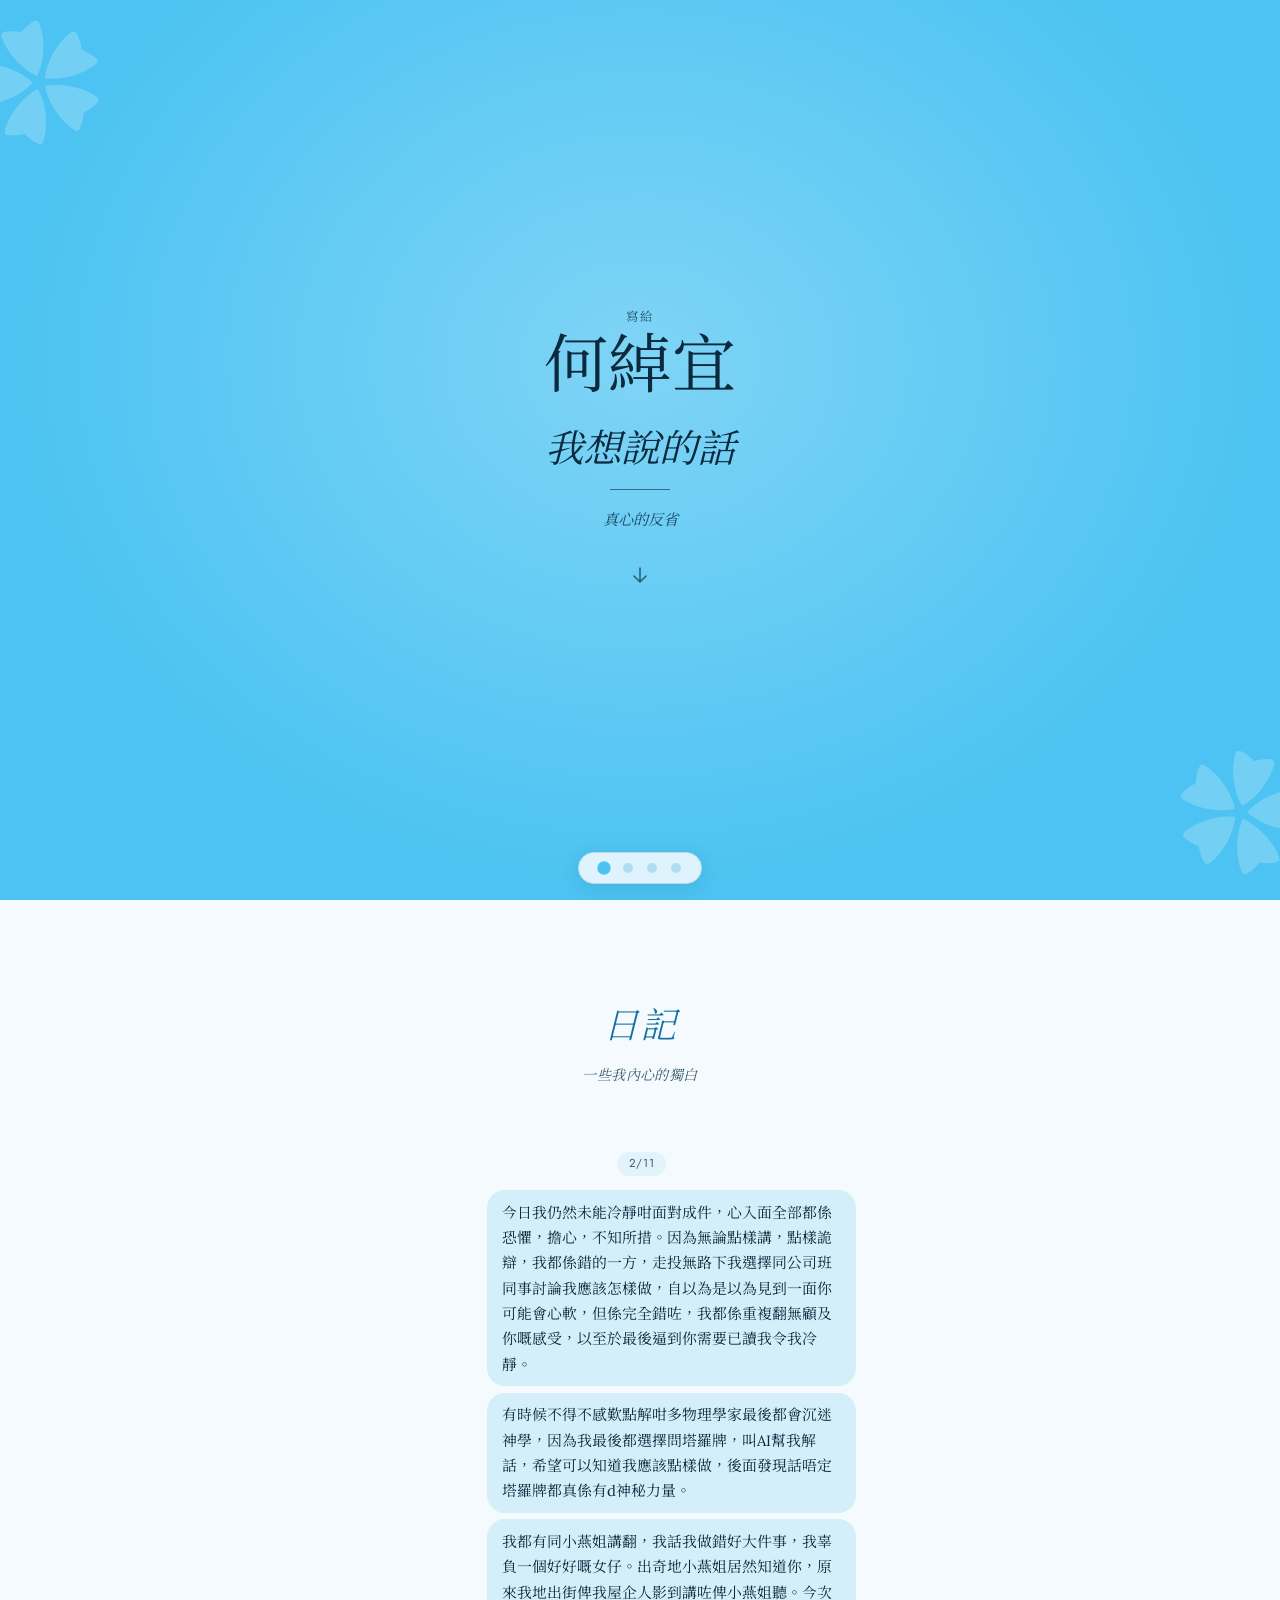
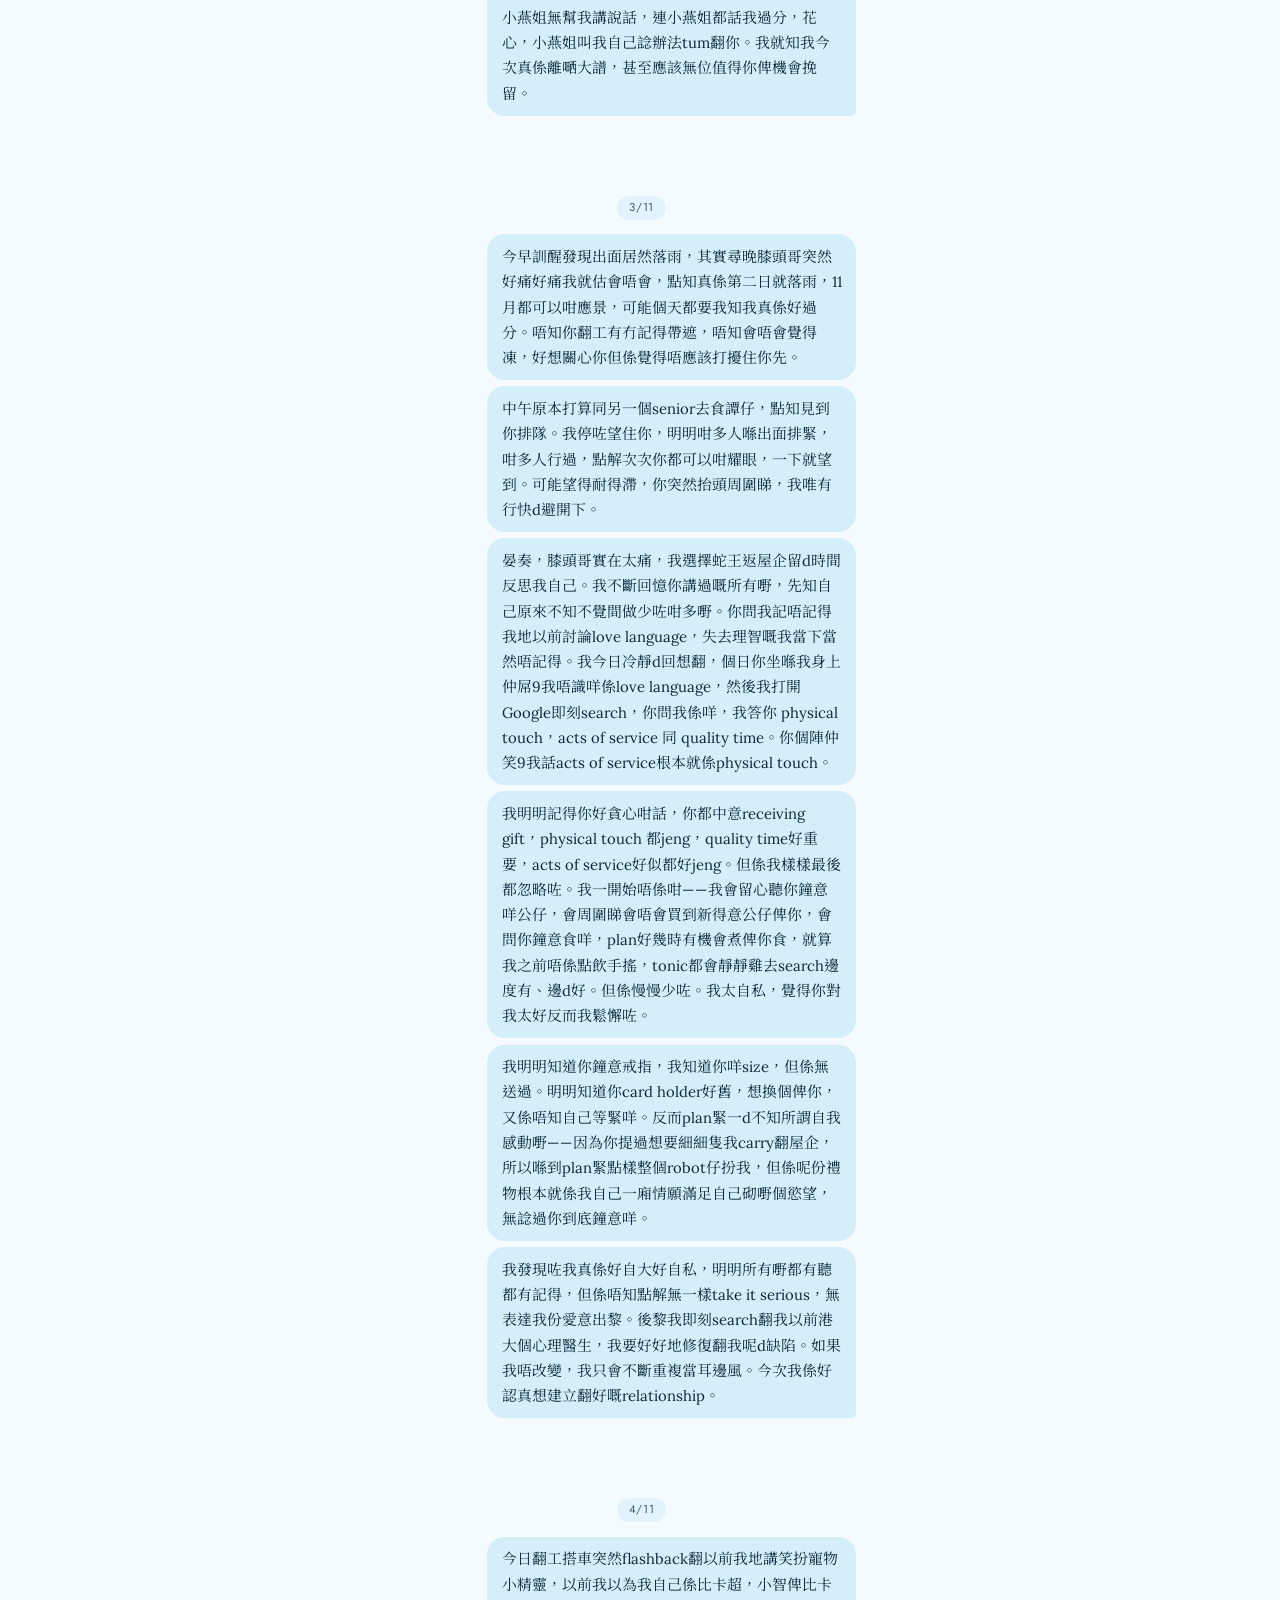
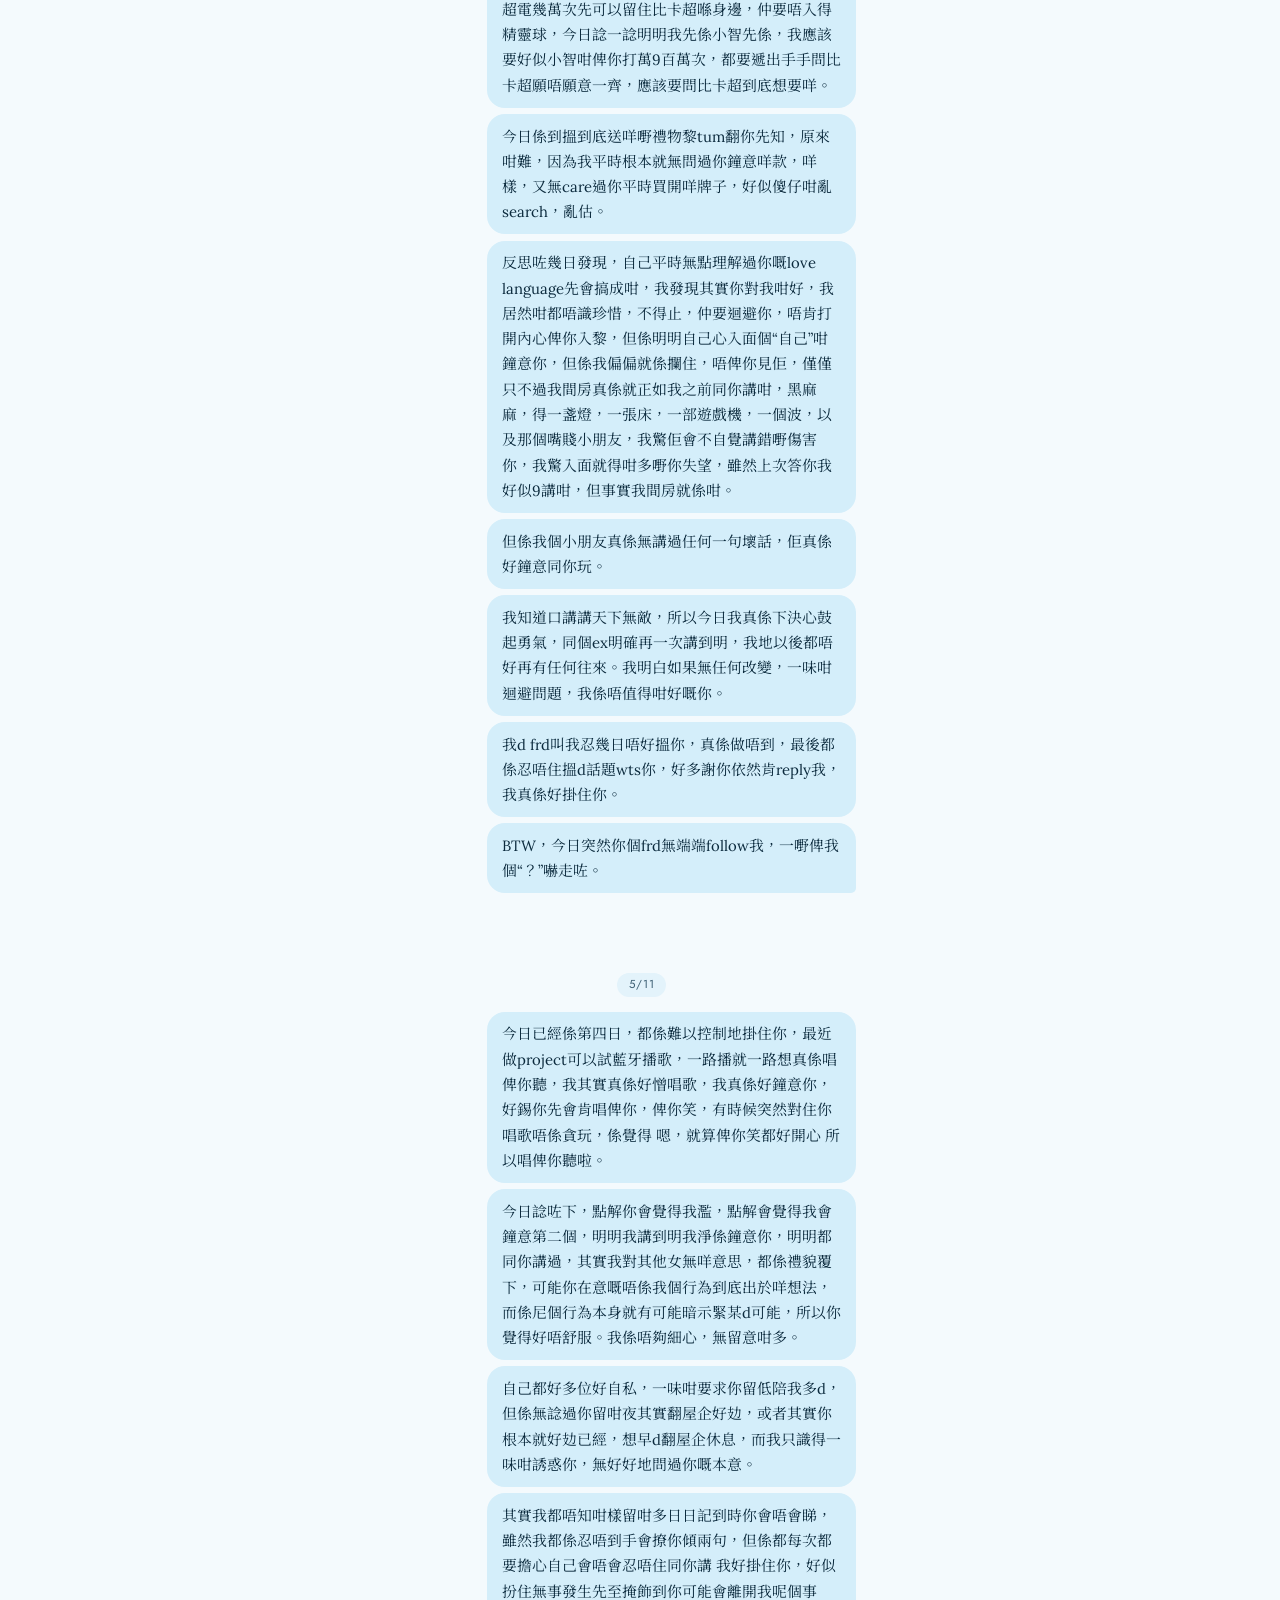
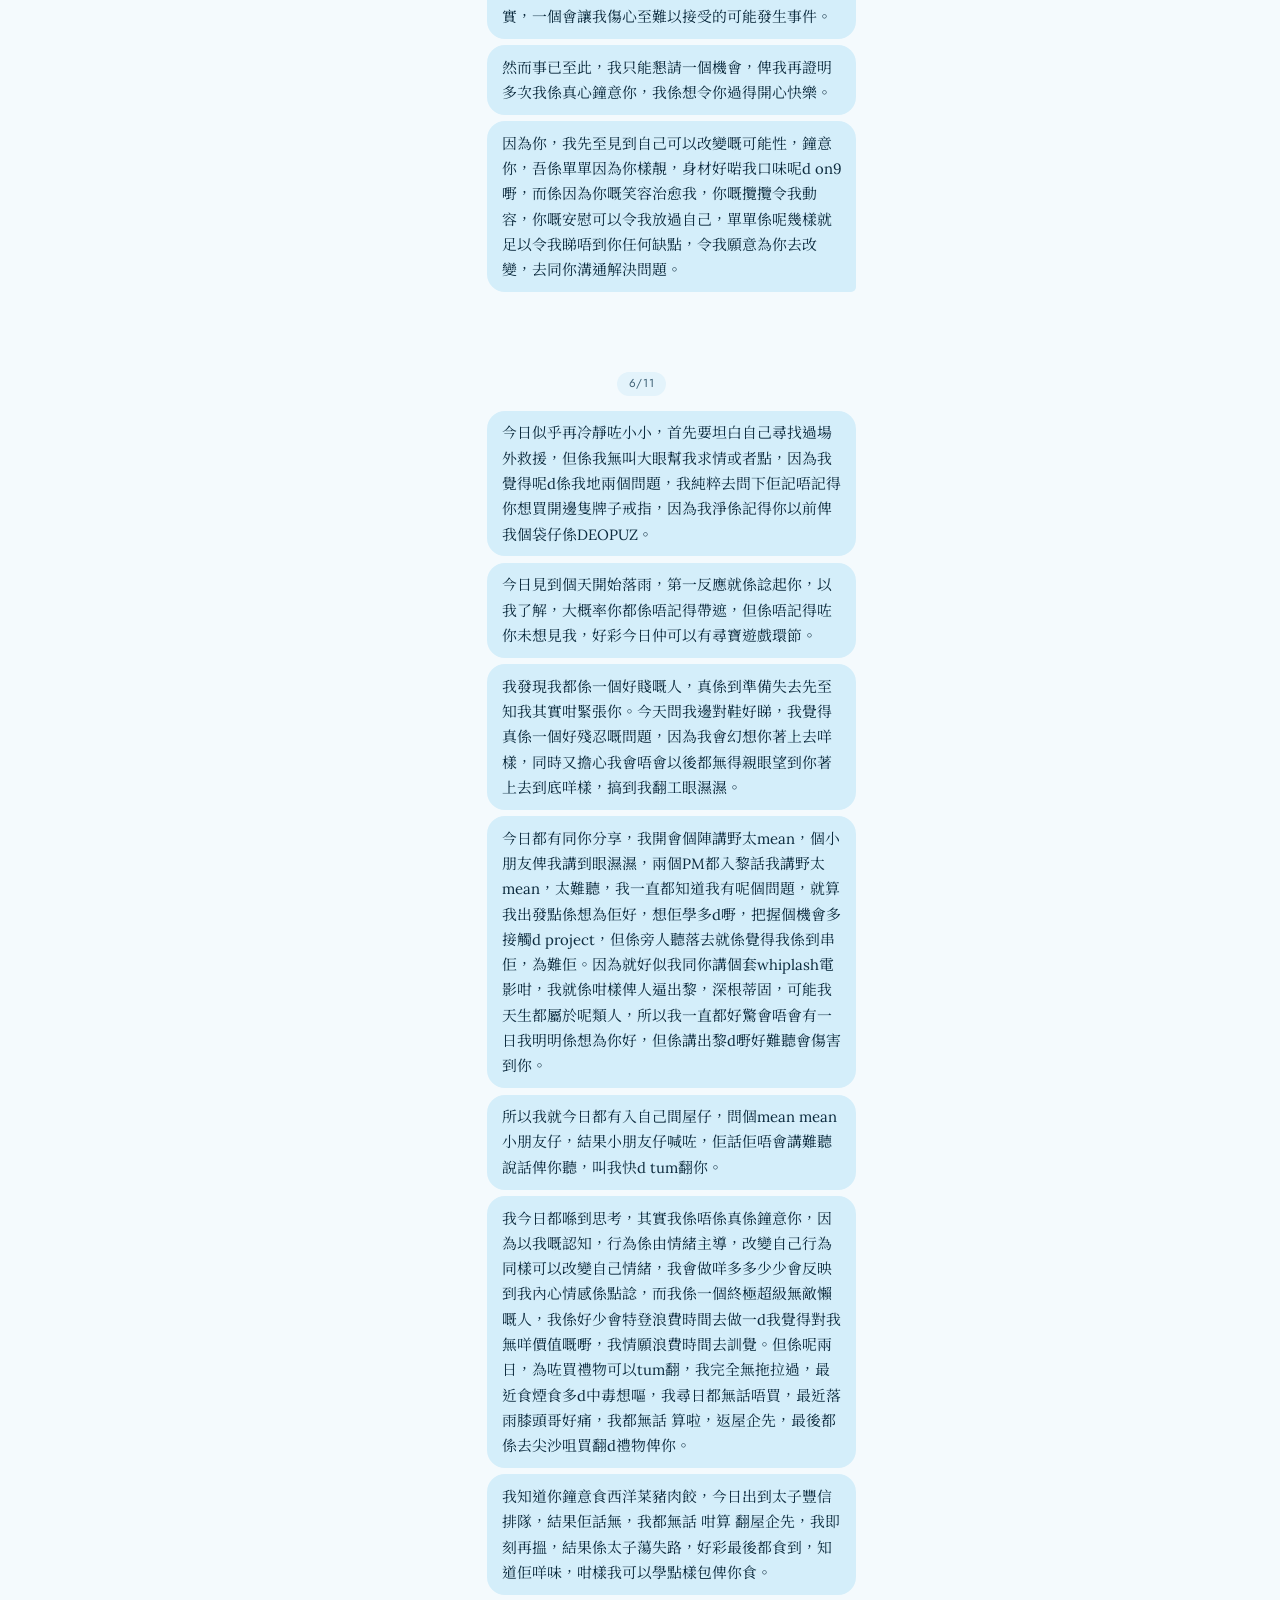
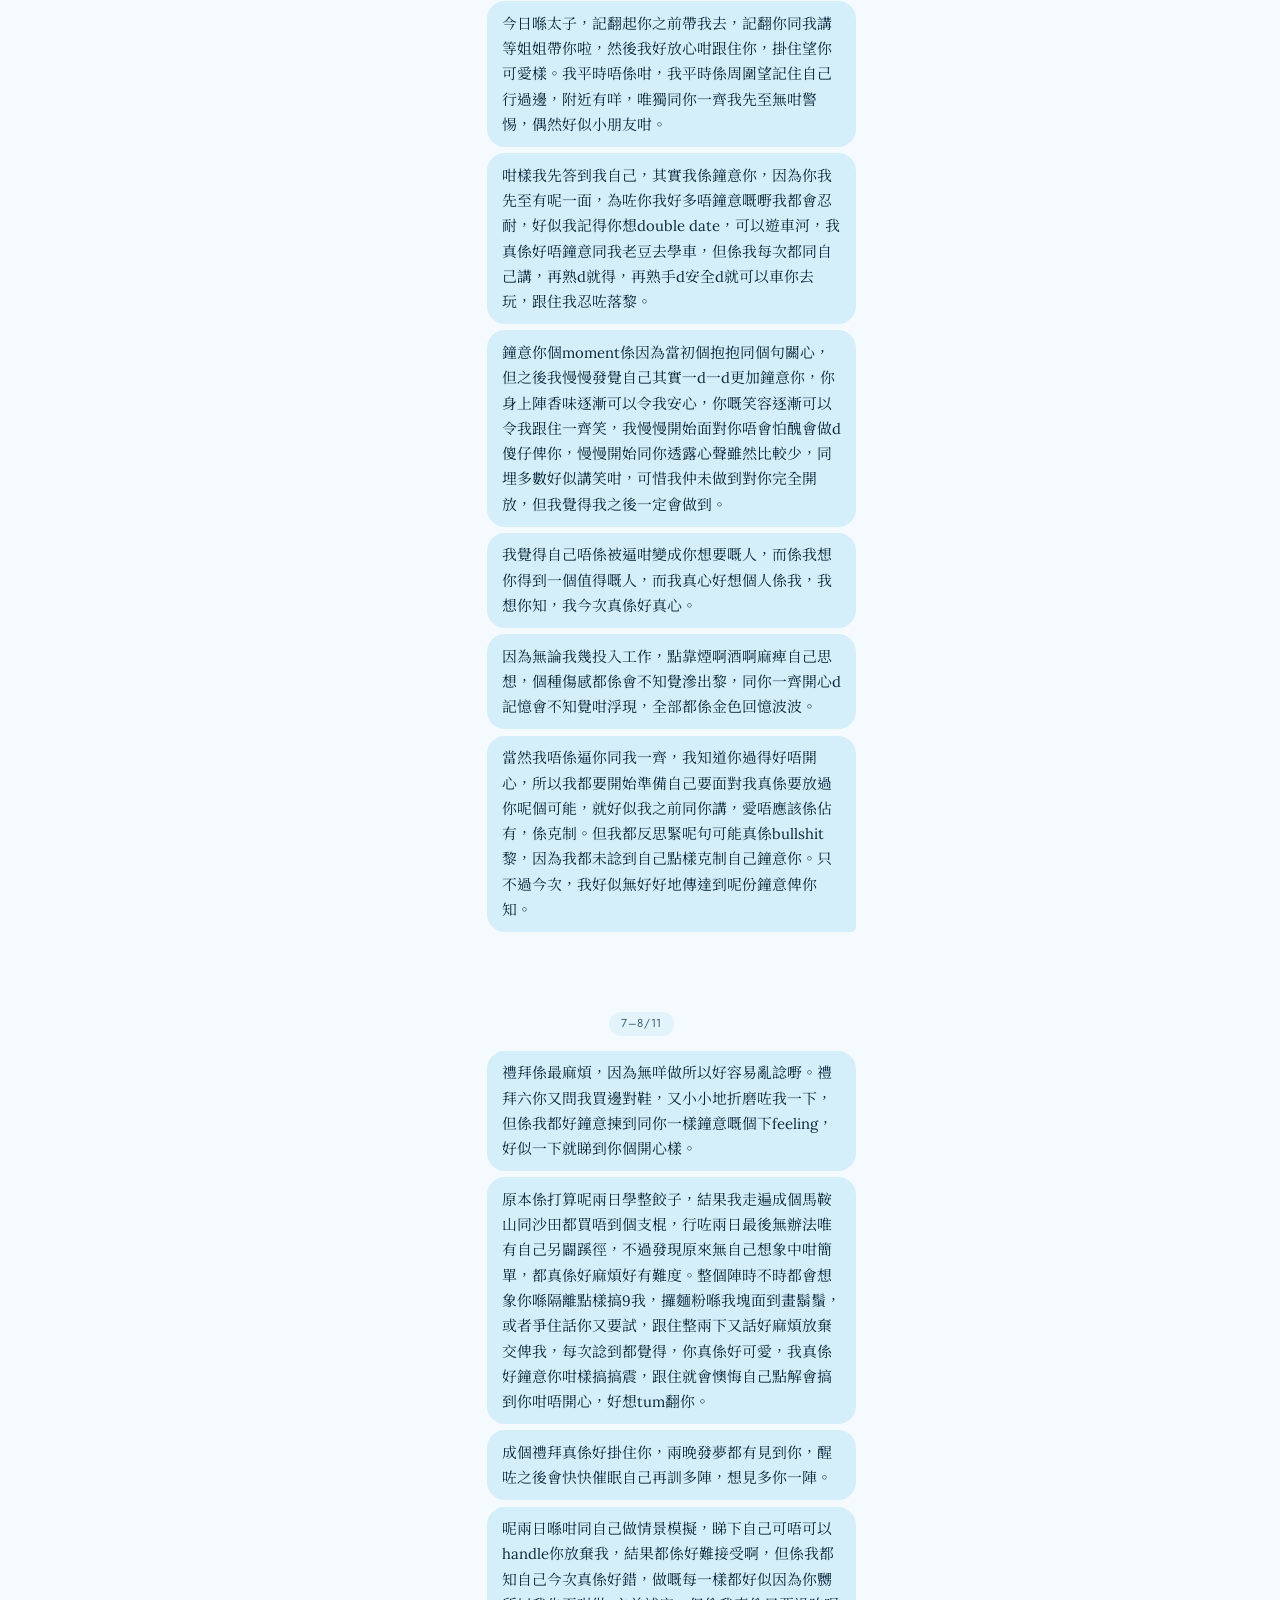
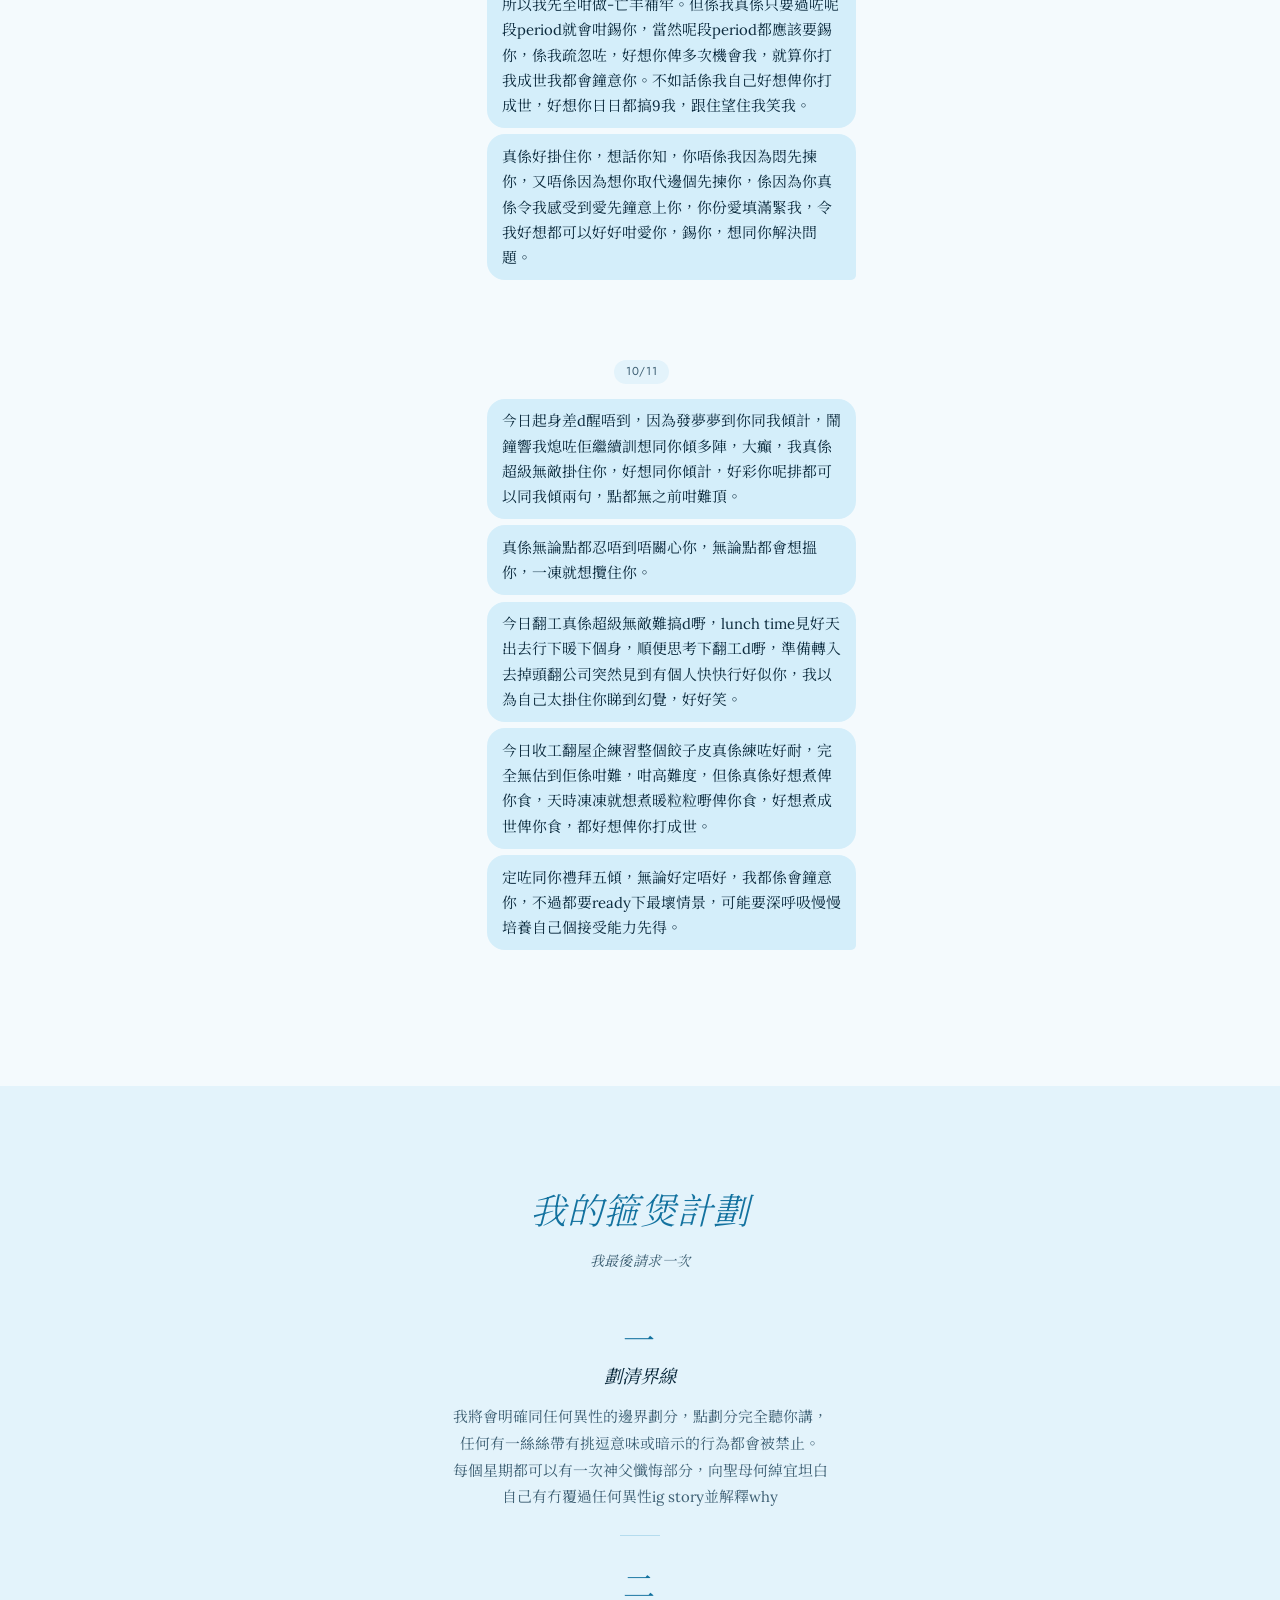
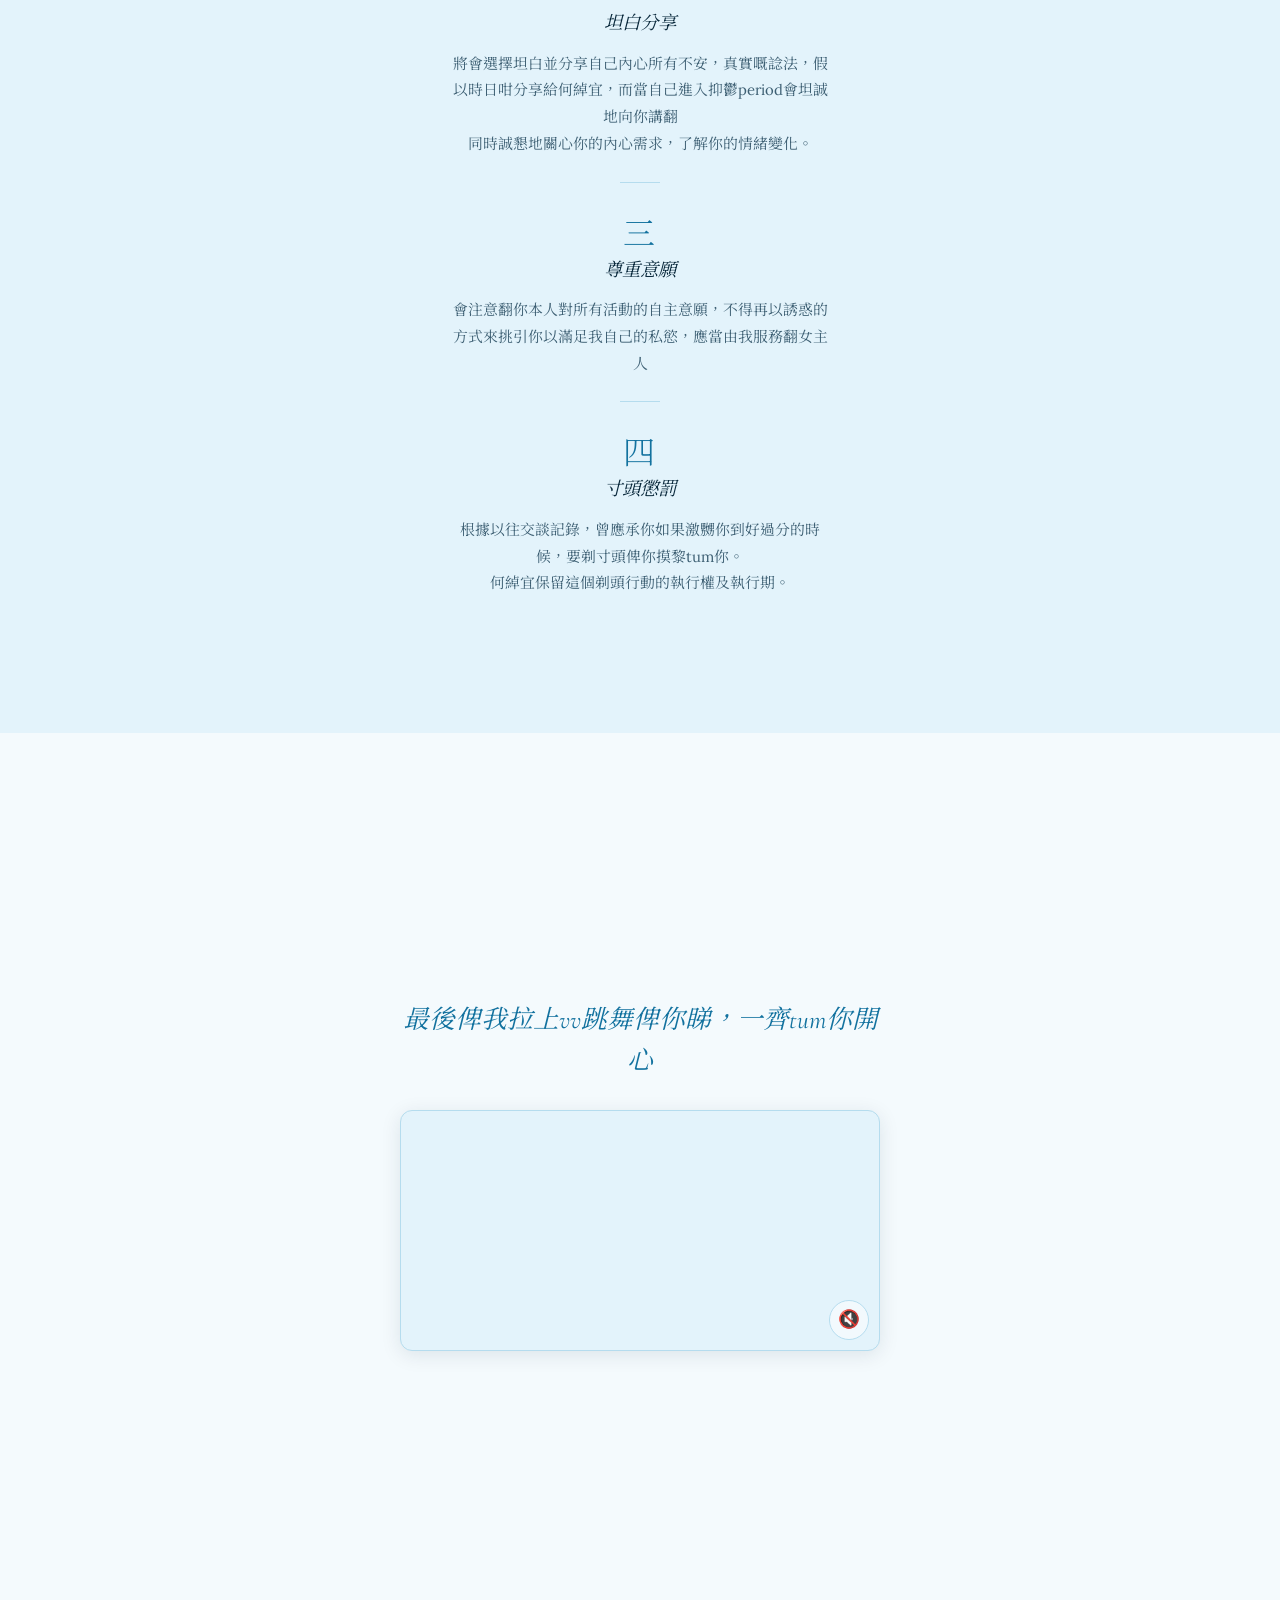
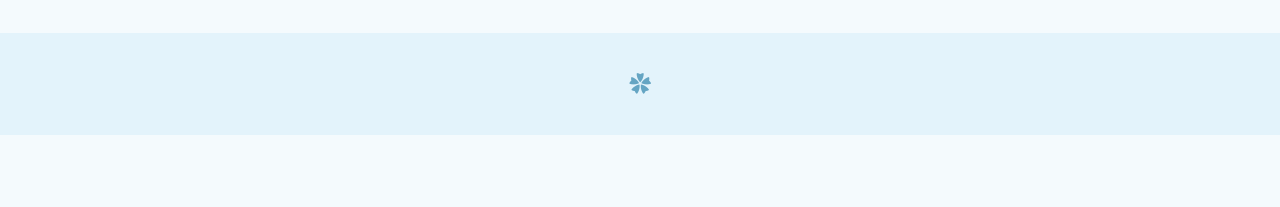
==== commit 42c05d15: "add dance video section and update make-up plan wording Co-Authored-By: Claude Opus 5.5 <noreply@ant" ====
--- a/index.html
+++ b/index.html
@@ -16,6 +16,7 @@
     <a href="#hero"        class="nav-dot" data-section="hero"        aria-label="開篇"></a>
     <a href="#reflections" class="nav-dot" data-section="reflections" aria-label="我的反思"></a>
     <a href="#promises"    class="nav-dot" data-section="promises"    aria-label="我的承諾"></a>
+    <a href="#dance"       class="nav-dot" data-section="dance"       aria-label="跳舞"></a>
   </nav>
 
   <main>
@@ -127,8 +128,8 @@
     <section id="promises" aria-label="我的補救計劃">
       <div class="section-inner">
         <header class="section-header">
-          <h2 class="section-title">我的補救計劃</h2>
-          <p class="section-subtitle">我鄭重承諾，無任何條件</p>
+          <h2 class="section-title">我的箍煲計劃</h2>
+          <p class="section-subtitle">我最後請求一次</p>
         </header>
 
         <ol class="promises-list">
@@ -136,14 +137,14 @@
           <li class="promise-block">
             <span class="promise-numeral">一</span>
             <h3 class="promise-heading">劃清界線</h3>
-            <p>我將會明確同任何異性的邊界劃分，任何有一絲絲帶有挑逗意味或暗示的行為都會被禁止。</p>
+            <p>我將會明確同任何異性的邊界劃分，點劃分完全聽你講，任何有一絲絲帶有挑逗意味或暗示的行為都會被禁止。</p>
             <p>每個星期都可以有一次神父懺悔部分，向聖母何綽宜坦白自己有冇覆過任何異性ig story並解釋why</p>
             <div class="promise-divider" aria-hidden="true"></div>
           </li>
 
           <li class="promise-block">
             <span class="promise-numeral">二</span>
-            <h3 class="promise-heading">坦白內心</h3>
+            <h3 class="promise-heading">坦白分享</h3>
             <p>將會選擇坦白並分享自己內心所有不安，真實嘅諗法，假以時日咁分享給何綽宜，而當自己進入抑鬱period會坦誠地向你講翻</p>
             <p>同時誠懇地關心你的內心需求，了解你的情緒變化。</p>
             <div class="promise-divider" aria-hidden="true"></div>
@@ -167,6 +168,17 @@
       </div>
     </section>
 
+    <!-- ─── 第四區：跳舞 ─── -->
+    <section id="dance" aria-label="跳舞俾你睇">
+      <div class="section-inner">
+        <p class="dance-message">最後俾我拉上vv跳舞俾你睇，一齊tum你開心</p>
+        <div class="dance-video-wrap">
+          <video class="dance-video" src="dance.mp4" autoplay muted loop playsinline preload="metadata"></video>
+          <button class="dance-sound" type="button" aria-label="開聲">🔇</button>
+        </div>
+      </div>
+    </section>
+
   </main>
 
   <footer>
--- a/style.css
+++ b/style.css
@@ -334,6 +334,68 @@
   margin: 1.5rem auto 0;
 }
 
+/* ── Dance Section ── */
+#dance {
+  background: var(--bg);
+  min-height: 100svh;
+  display: flex;
+  align-items: center;
+  justify-content: center;
+}
+
+#dance .section-inner {
+  width: 100%;
+}
+
+.dance-message {
+  font-family: var(--font-heading);
+  font-style: italic;
+  font-size: clamp(1.25rem, 4.5vw, 1.6rem);
+  color: var(--accent-ink);
+  text-align: center;
+  line-height: 1.6;
+  margin-bottom: 1.75rem;
+  opacity: 0;
+  transform: translateY(18px);
+  transition: opacity 0.55s ease, transform 0.55s ease;
+}
+
+.dance-message.visible {
+  opacity: 1;
+  transform: translateY(0);
+}
+
+.dance-video-wrap {
+  position: relative;
+  border-radius: var(--radius);
+  overflow: hidden;
+  border: 1px solid var(--border);
+  box-shadow: 0 4px 20px rgba(11, 42, 61, 0.10);
+  background: var(--surface);
+}
+
+.dance-video {
+  display: block;
+  width: 100%;
+  height: auto;
+}
+
+.dance-sound {
+  position: absolute;
+  right: 10px;
+  bottom: 10px;
+  width: 40px;
+  height: 40px;
+  border-radius: 50%;
+  border: 1px solid var(--border);
+  background: rgba(244, 250, 253, 0.88);
+  backdrop-filter: blur(8px);
+  -webkit-backdrop-filter: blur(8px);
+  font-size: 1.1rem;
+  line-height: 1;
+  cursor: pointer;
+}
+
 /* ── Footer ── */
 footer {
   background: var(--surface);
@@ -381,7 +443,8 @@
   html { scroll-behavior: auto; }
   .scroll-arrow { animation: none; }
   .reflection-card,
-  .promise-block {
+  .promise-block,
+  .dance-message {
     opacity: 1;
     transform: none;
     transition: none;
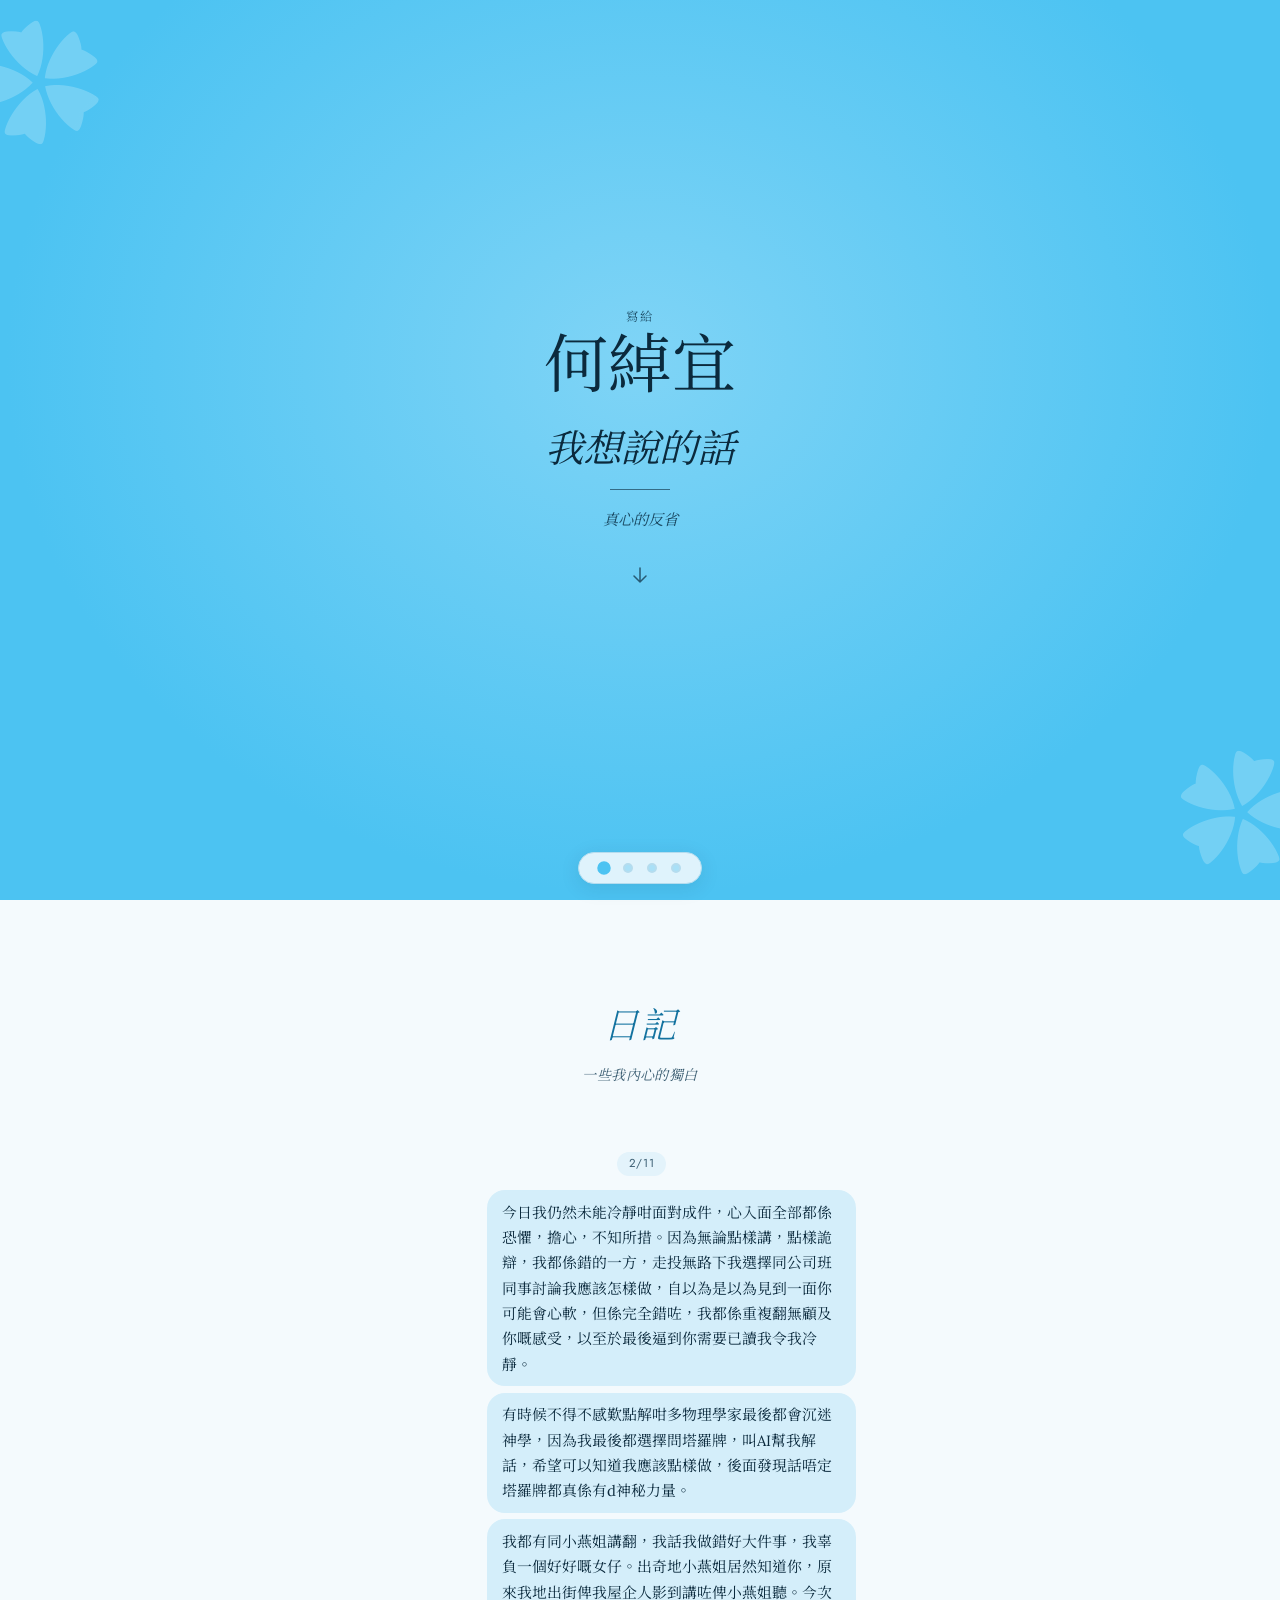
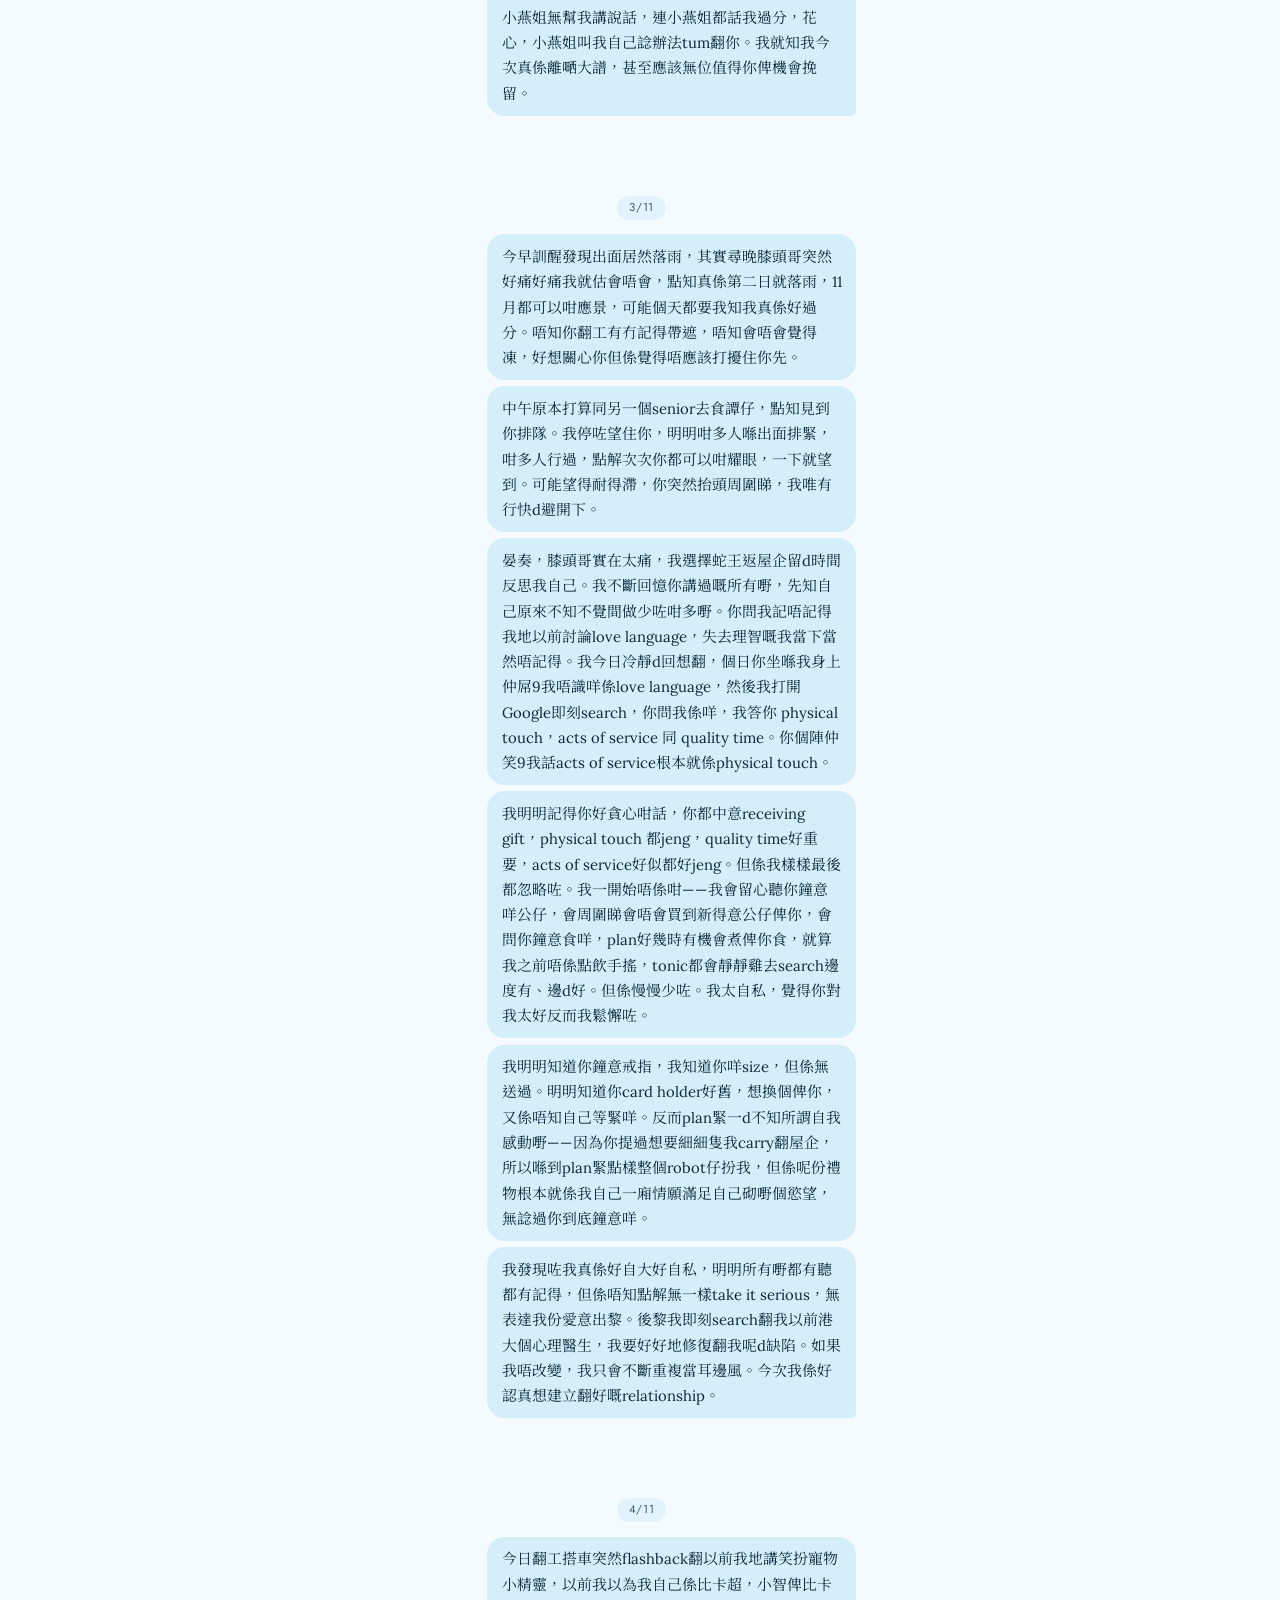
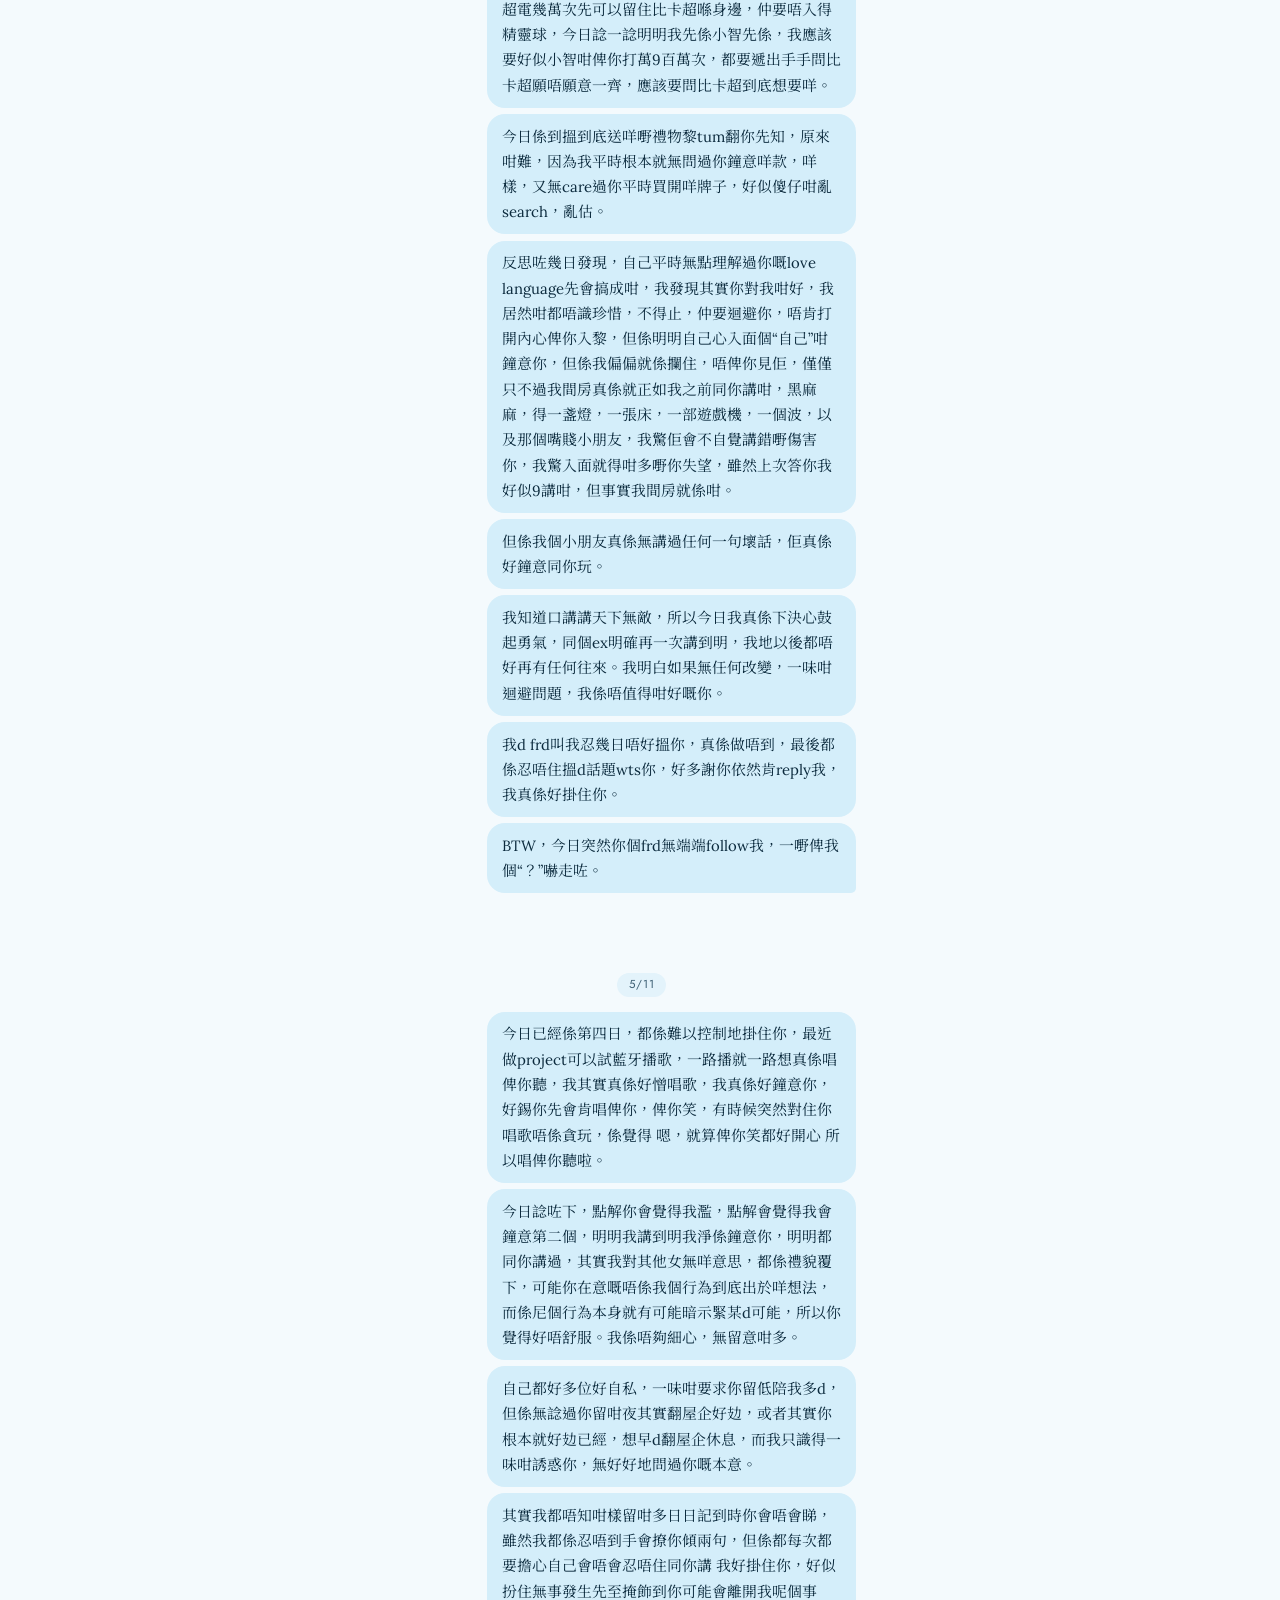
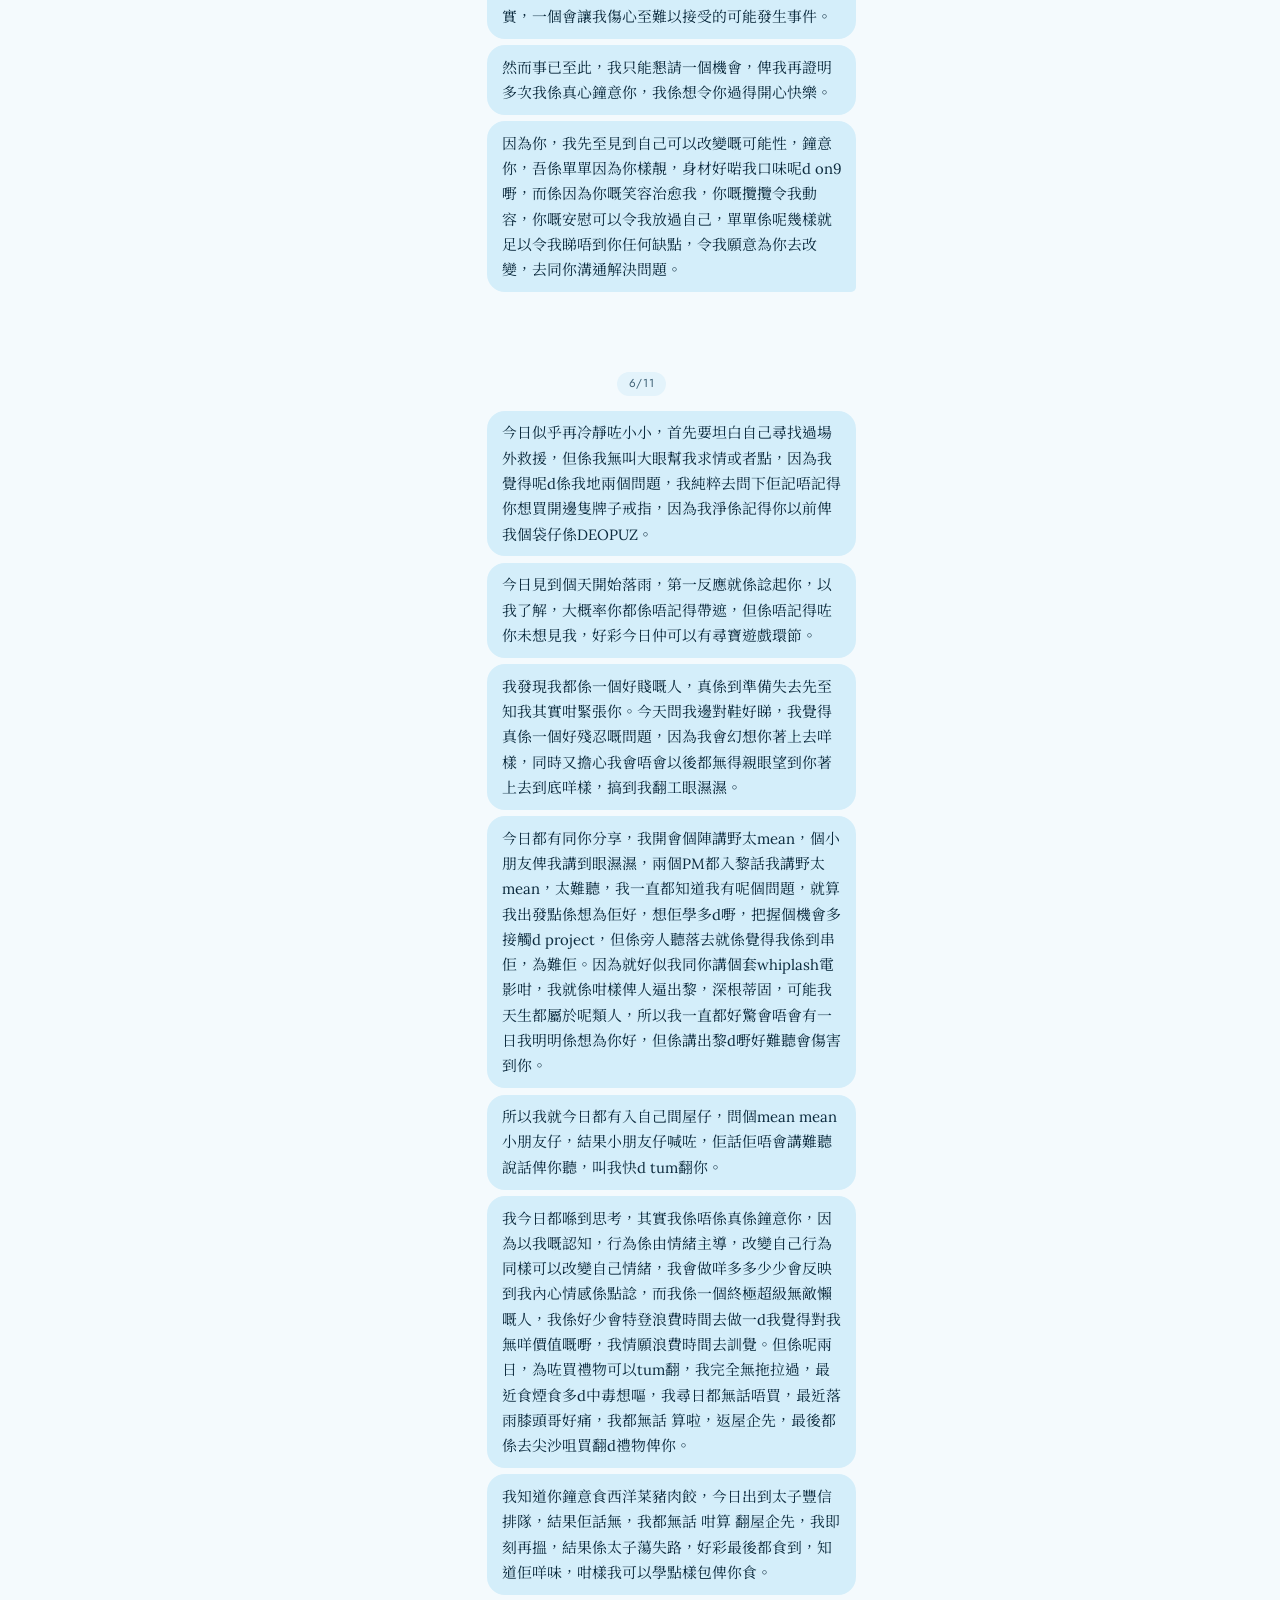
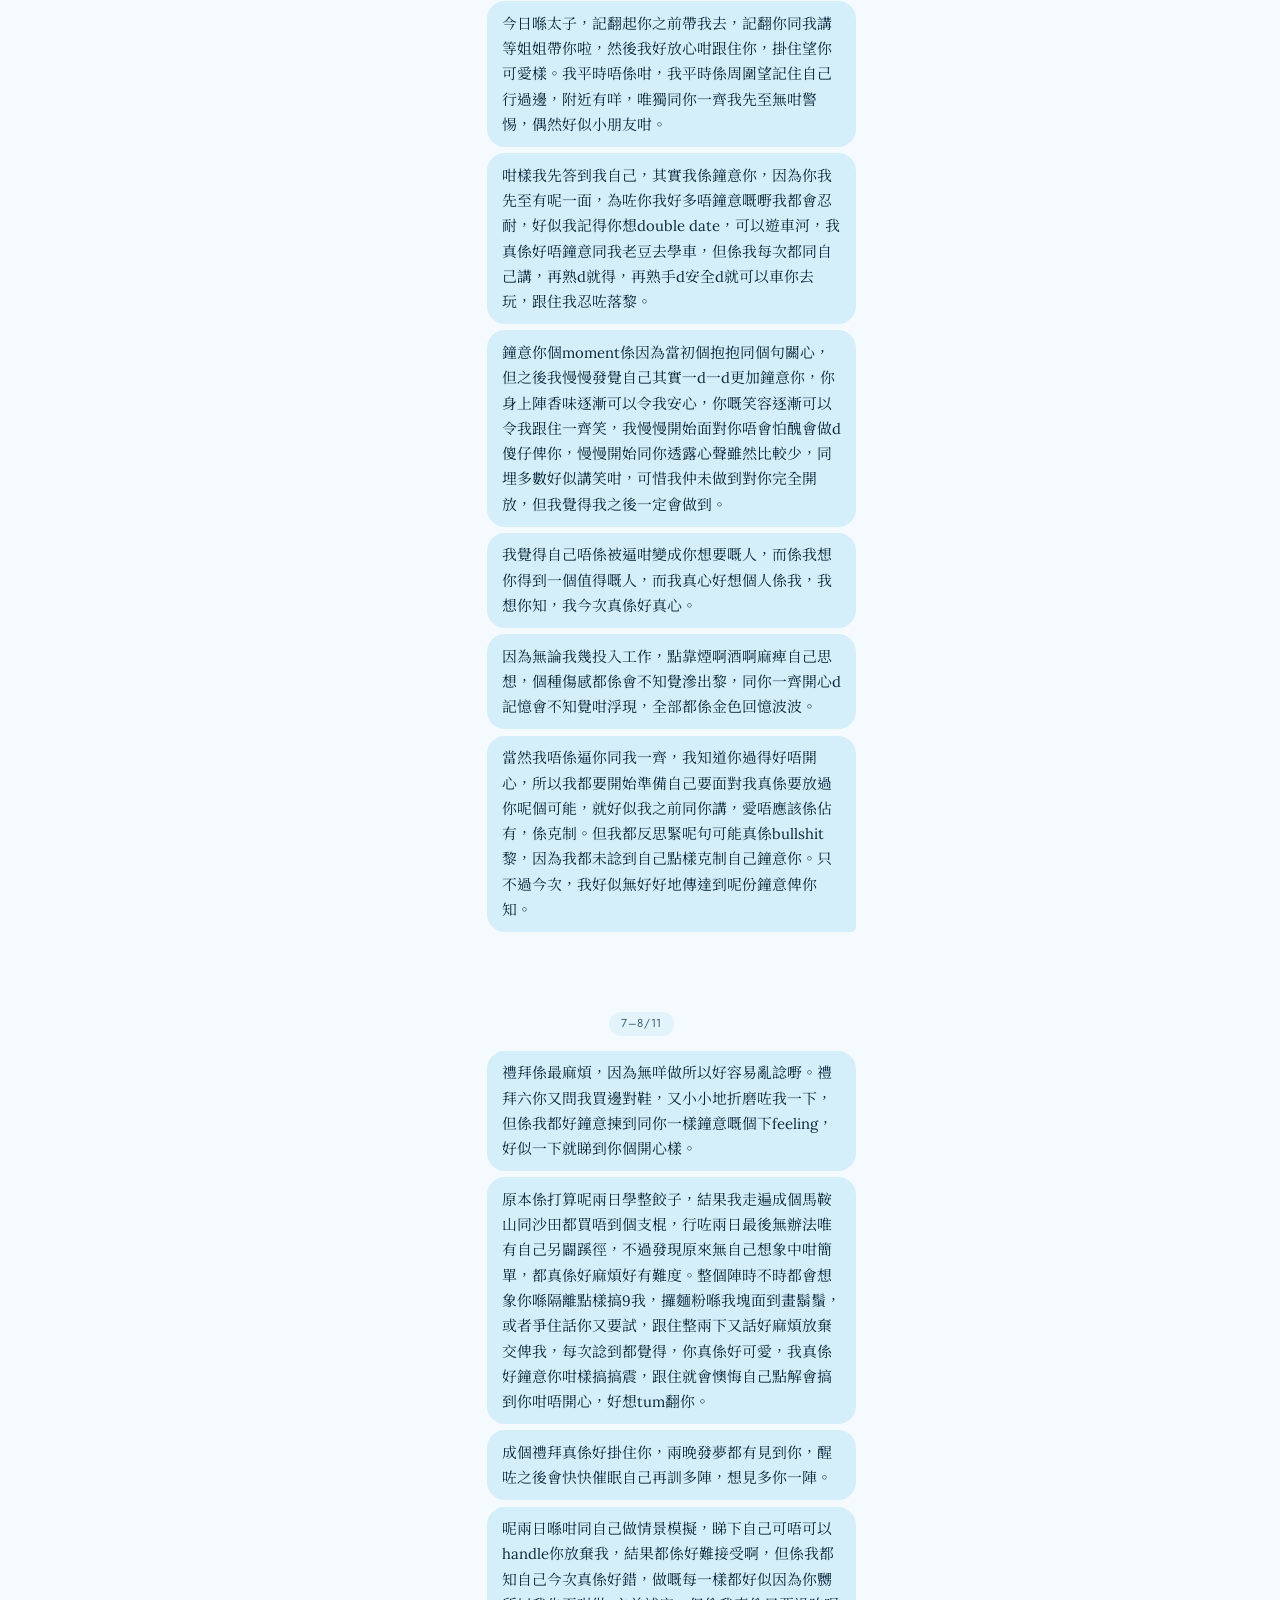
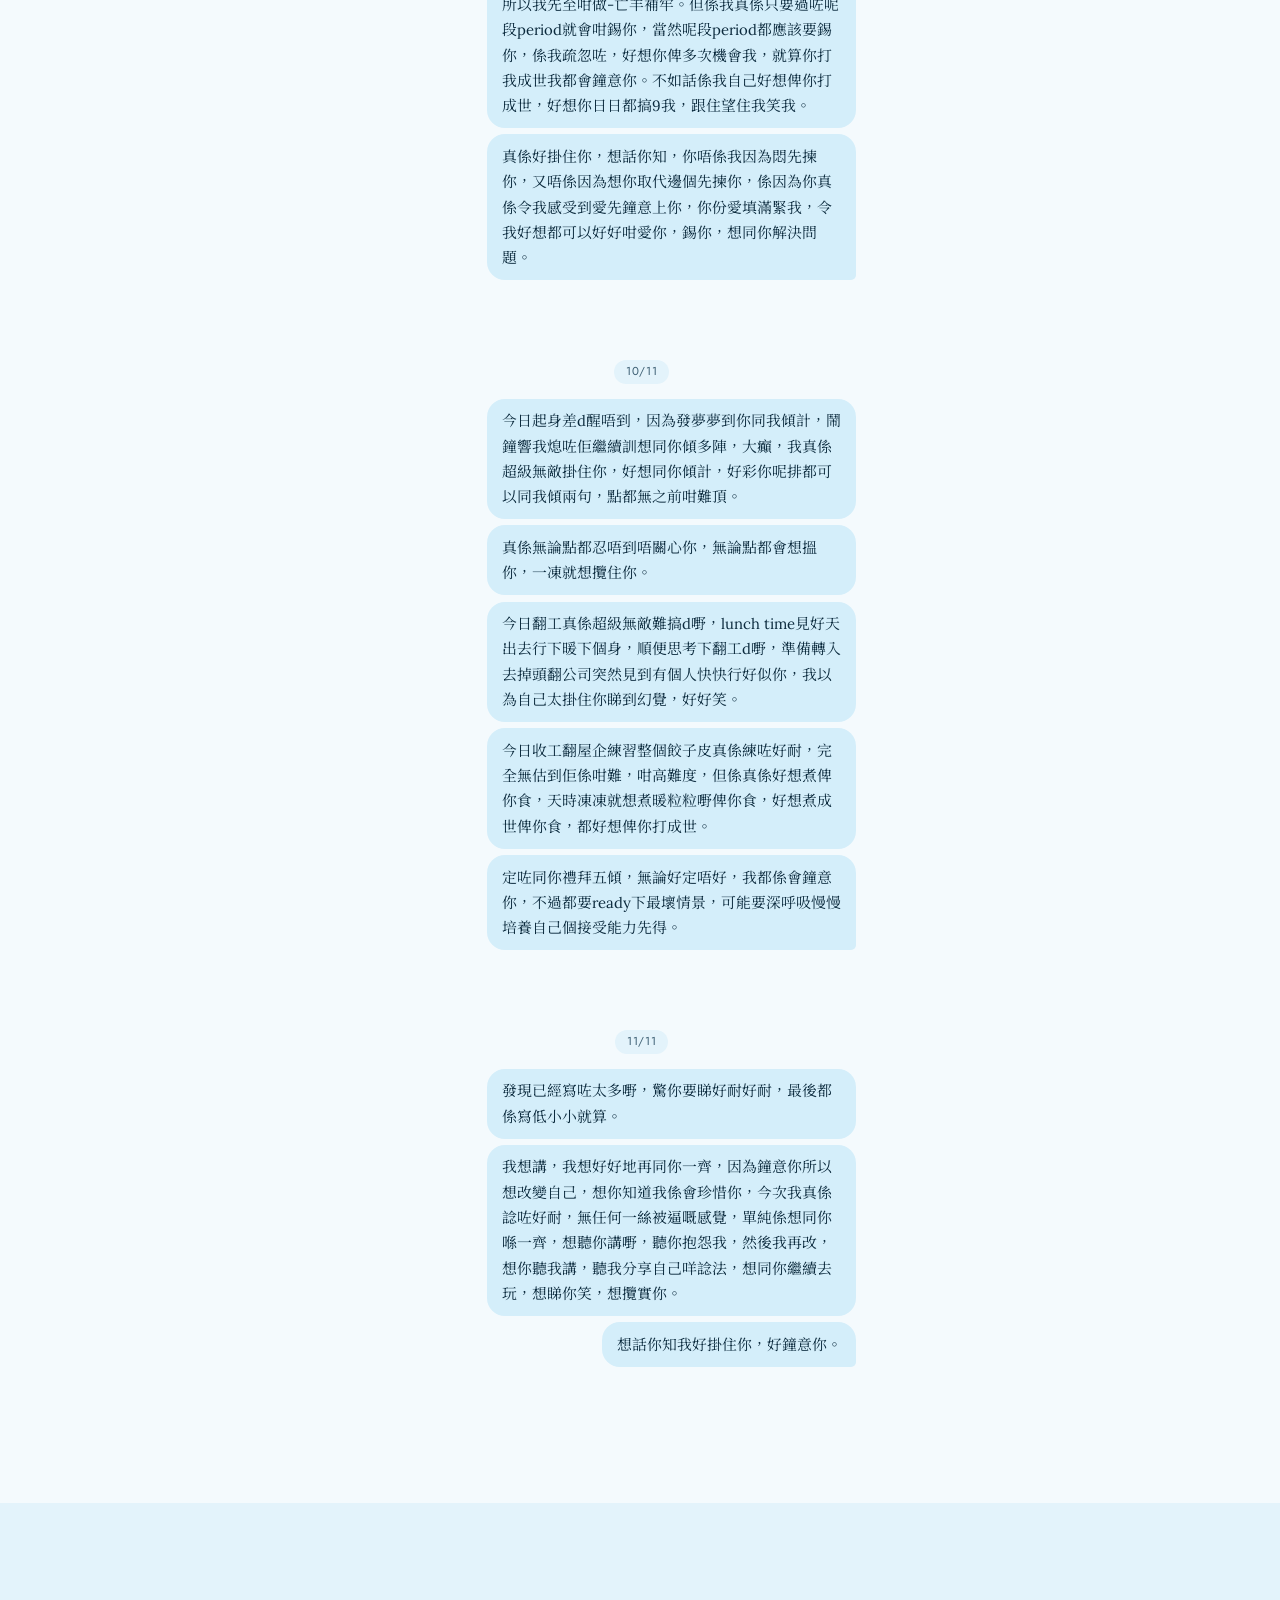
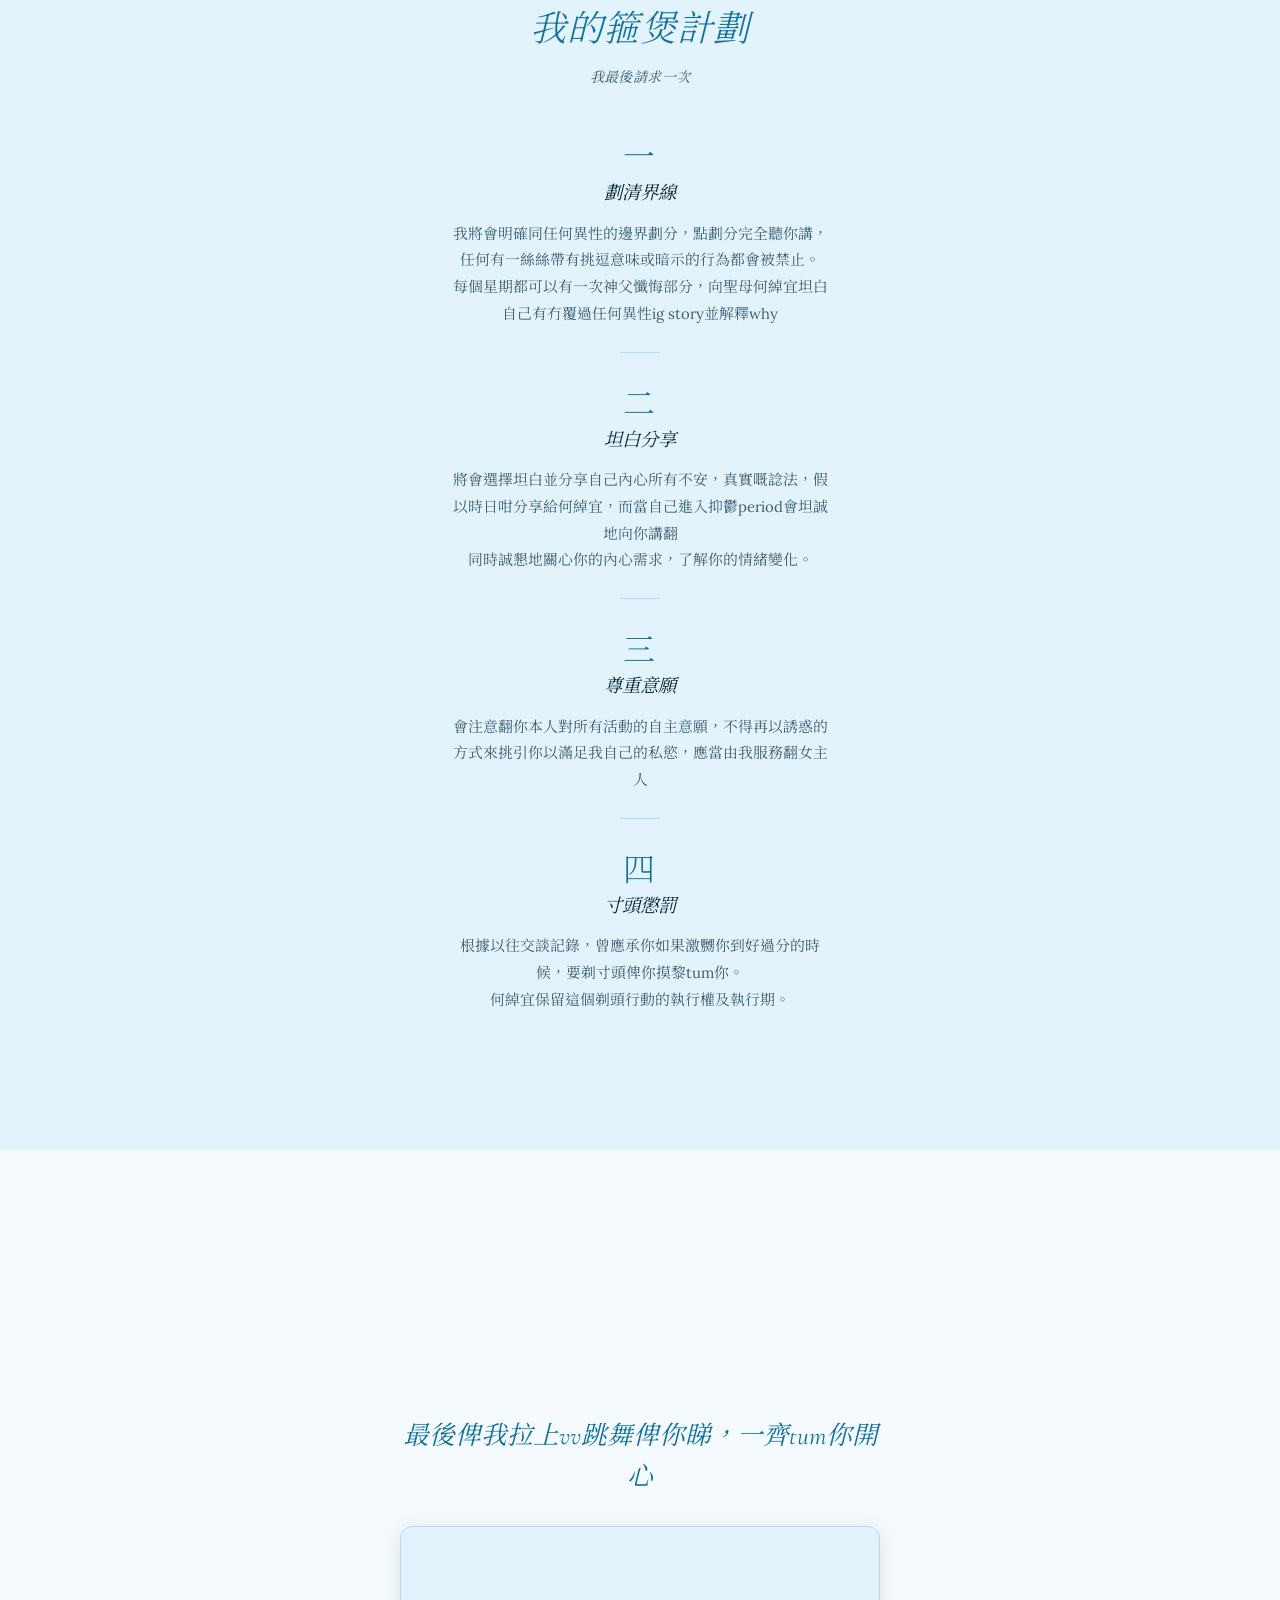
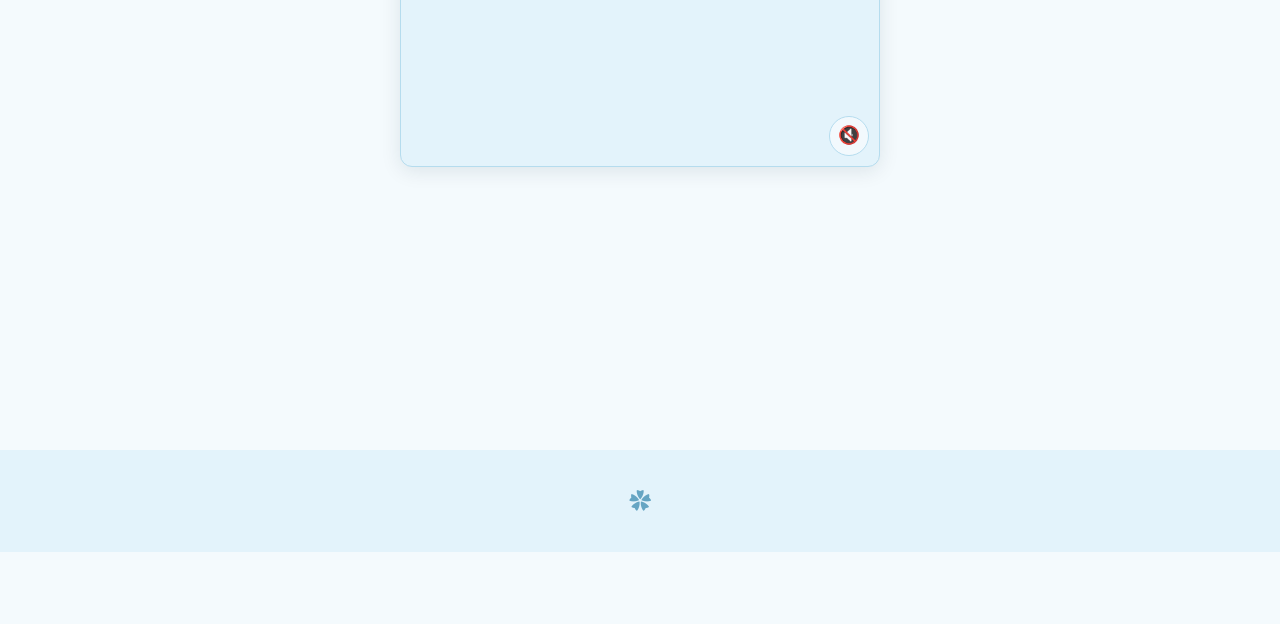
==== commit 6e99e236: "add 11/11 diary entry Co-Authored-By: Claude Opus 5.5 <noreply@anthropic.com>" ====
--- a/index.html
+++ b/index.html
@@ -120,6 +120,13 @@
             <p>定咗同你禮拜五傾，無論好定唔好，我都係會鐘意你，不過都要ready下最壞情景，可能要深呼吸慢慢培養自己個接受能力先得。</p>
           </article>
 
+          <article class="reflection-card">
+            <time class="card-date" datetime="2026-11-11">11/11</time>
+            <p>發現已經寫咗太多嘢，驚你要睇好耐好耐，最後都係寫低小小就算。</p>
+            <p>我想講，我想好好地再同你一齊，因為鐘意你所以想改變自己，想你知道我係會珍惜你，今次我真係諗咗好耐，無任何一絲被逼嘅感覺，單純係想同你喺一齊，想聽你講嘢，聽你抱怨我，然後我再改，想你聽我講，聽我分享自己咩諗法，想同你繼續去玩，想睇你笑，想攬實你。</p>
+            <p>想話你知我好掛住你，好鐘意你。</p>
+          </article>
+
         </div>
       </div>
     </section>
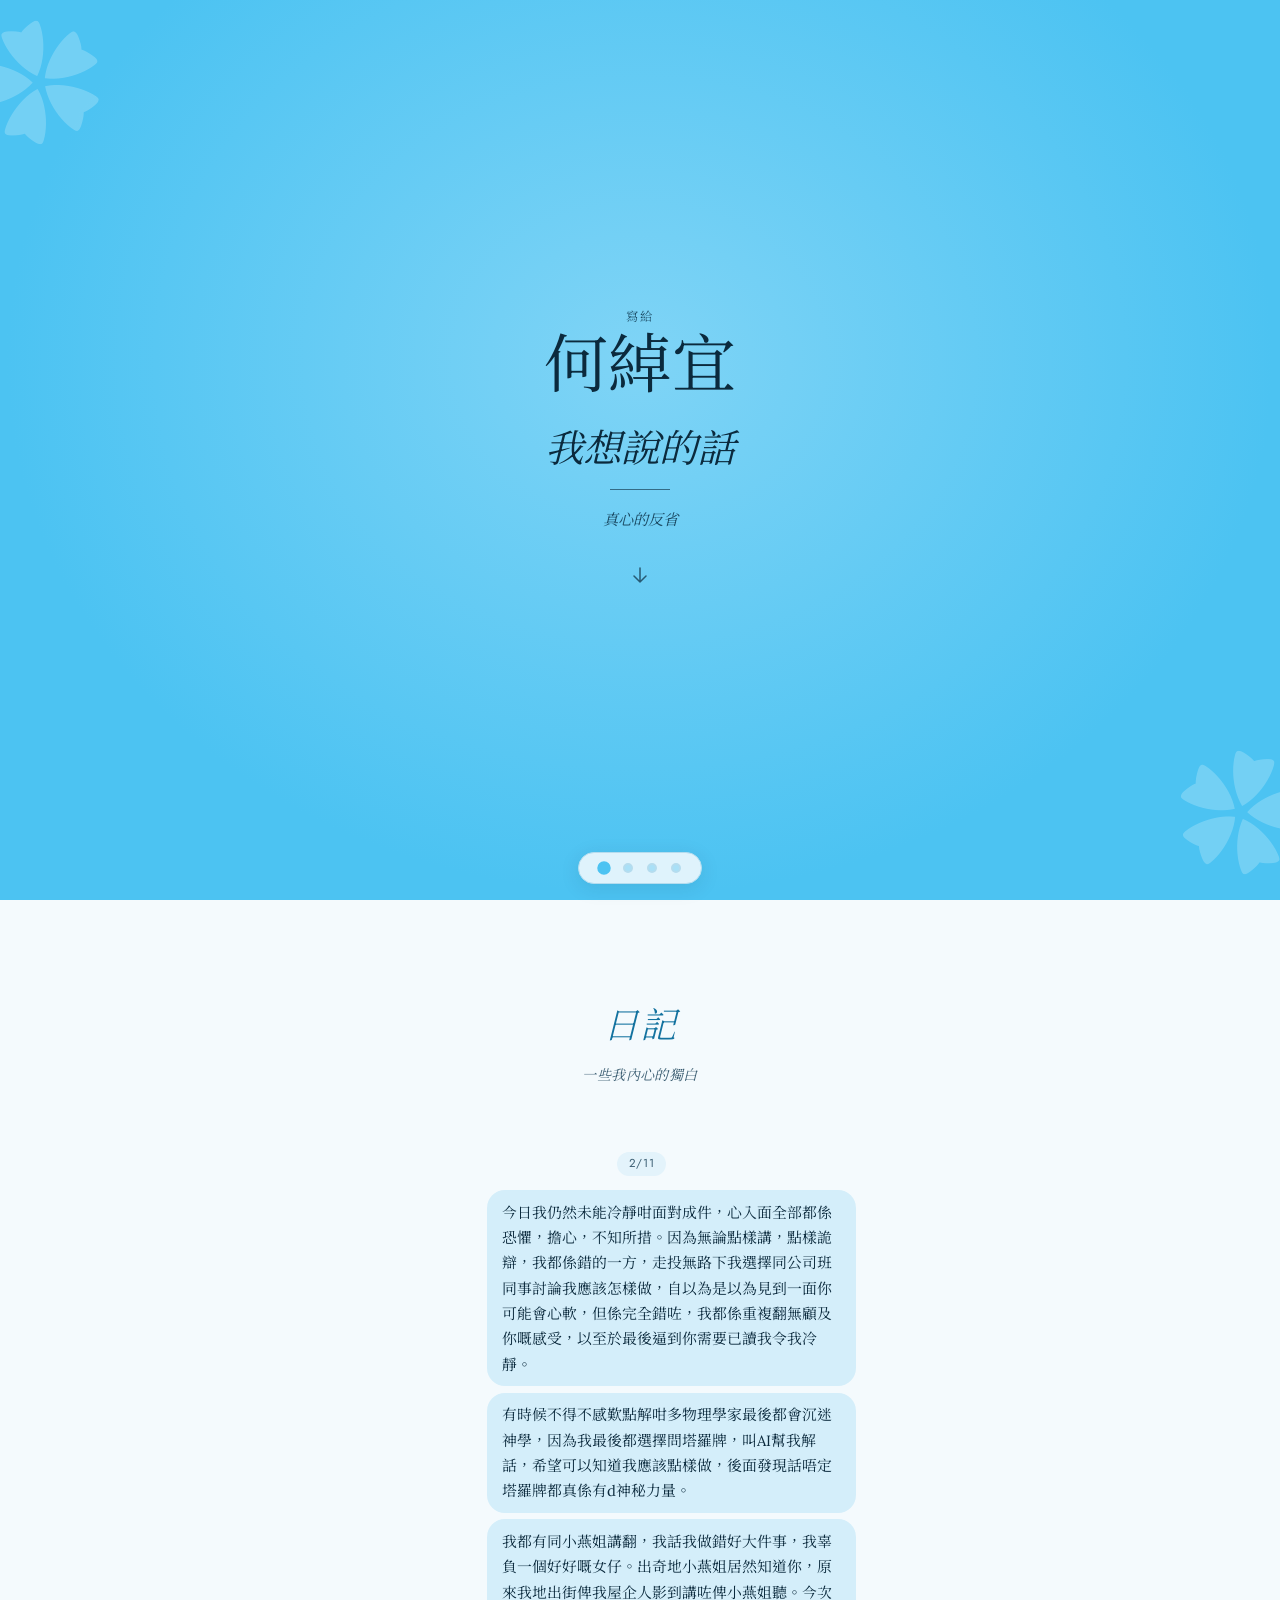
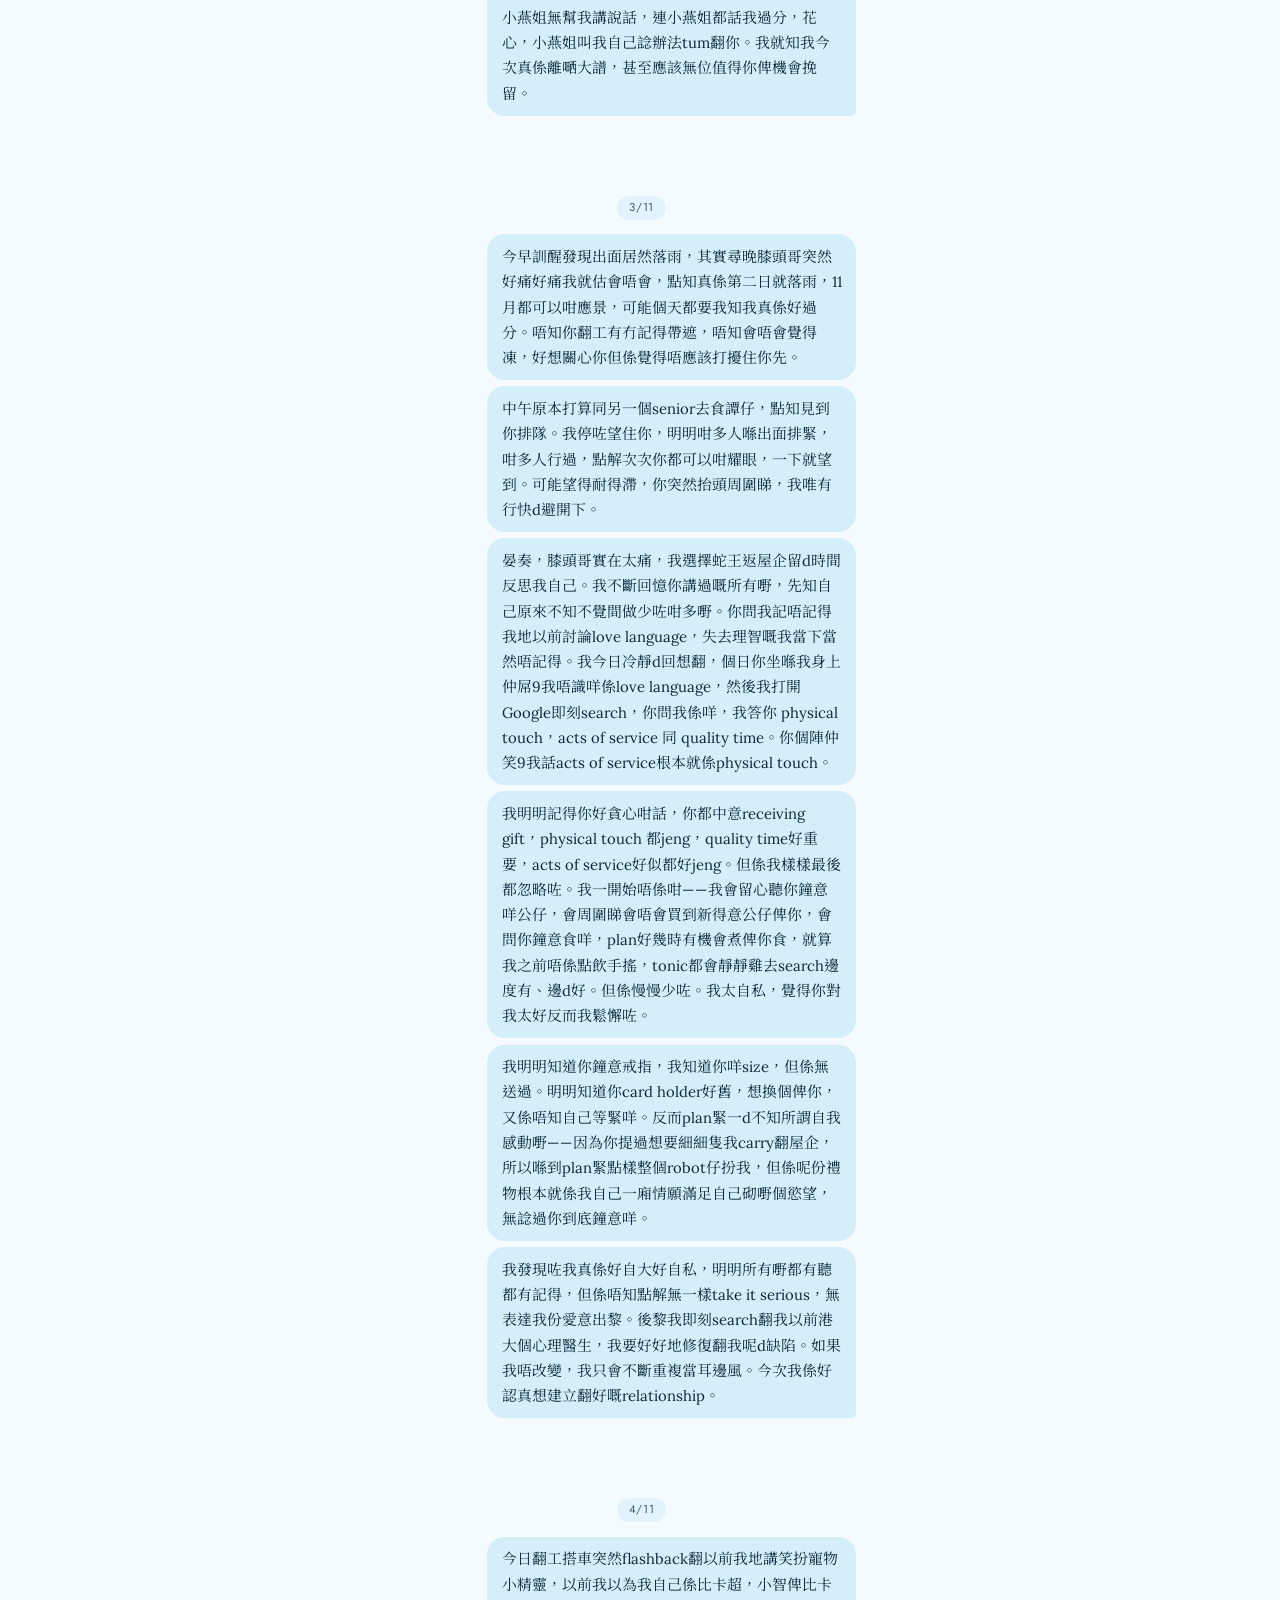
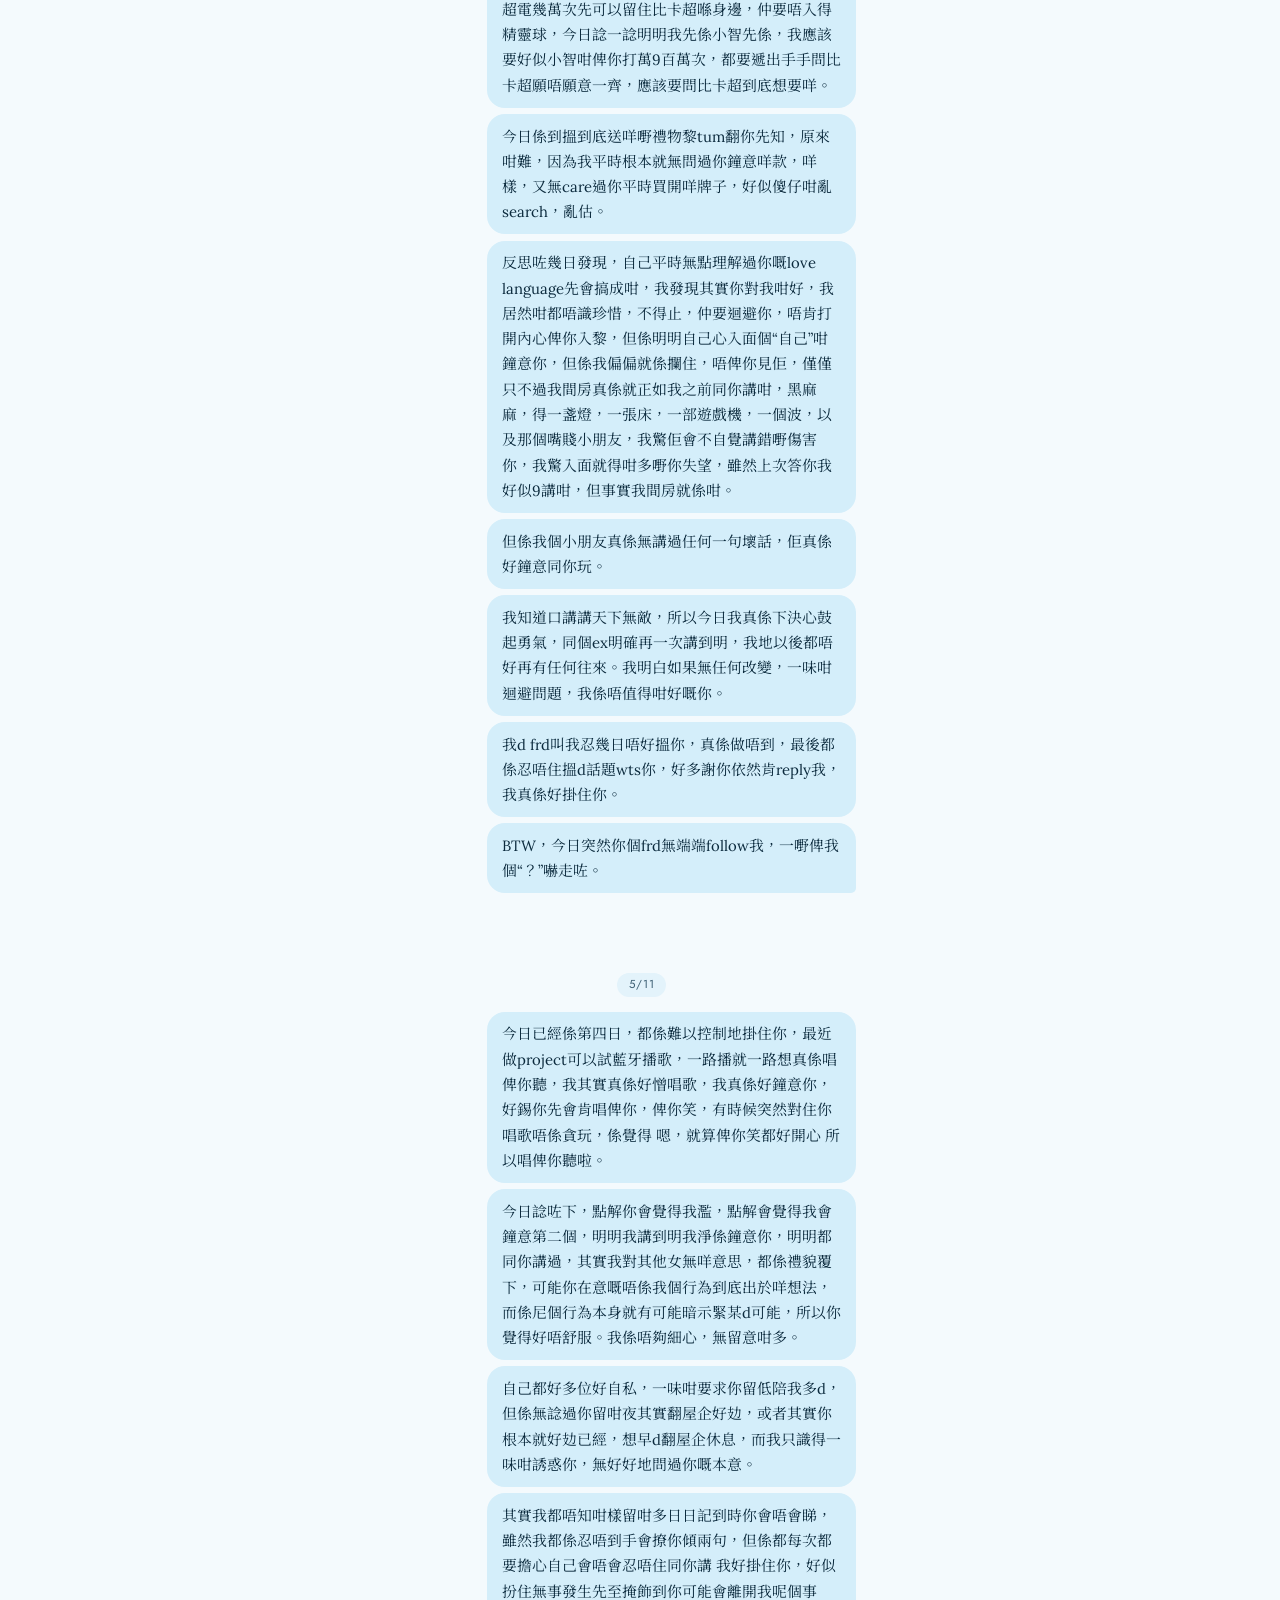
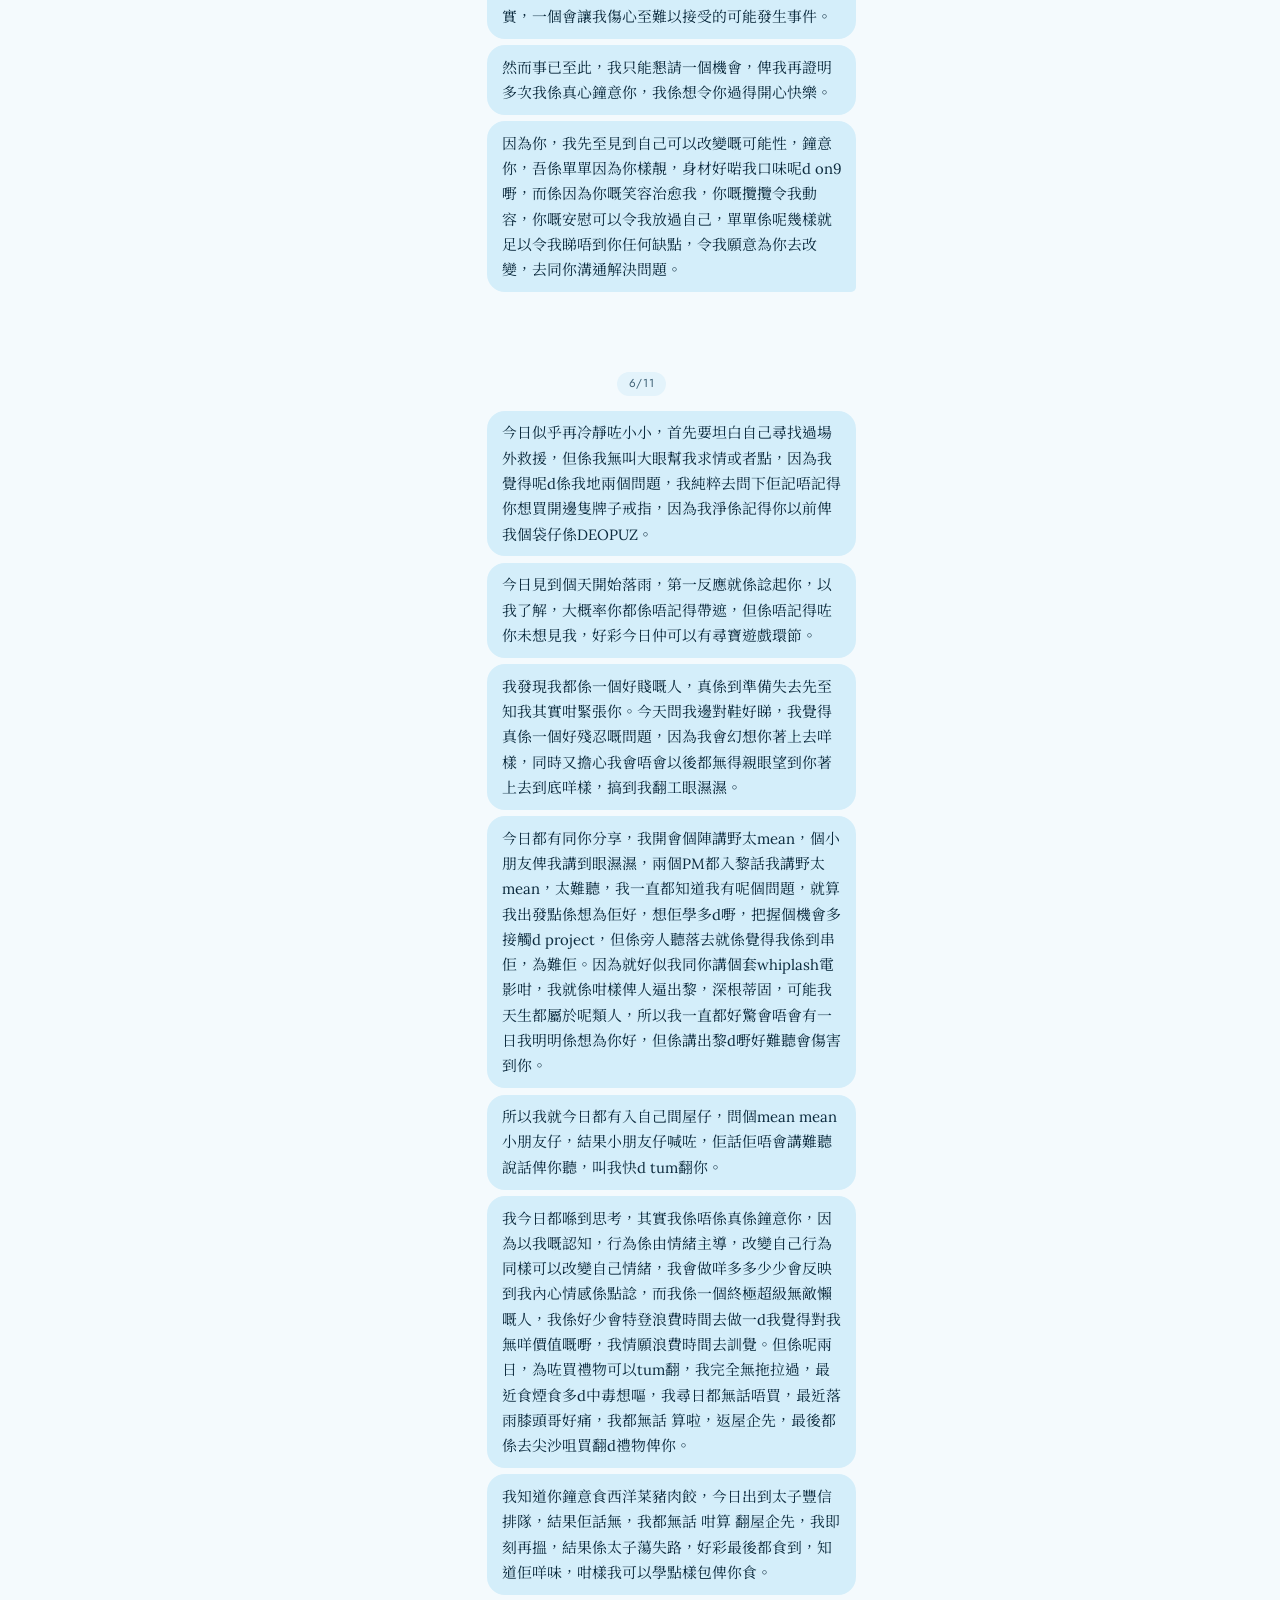
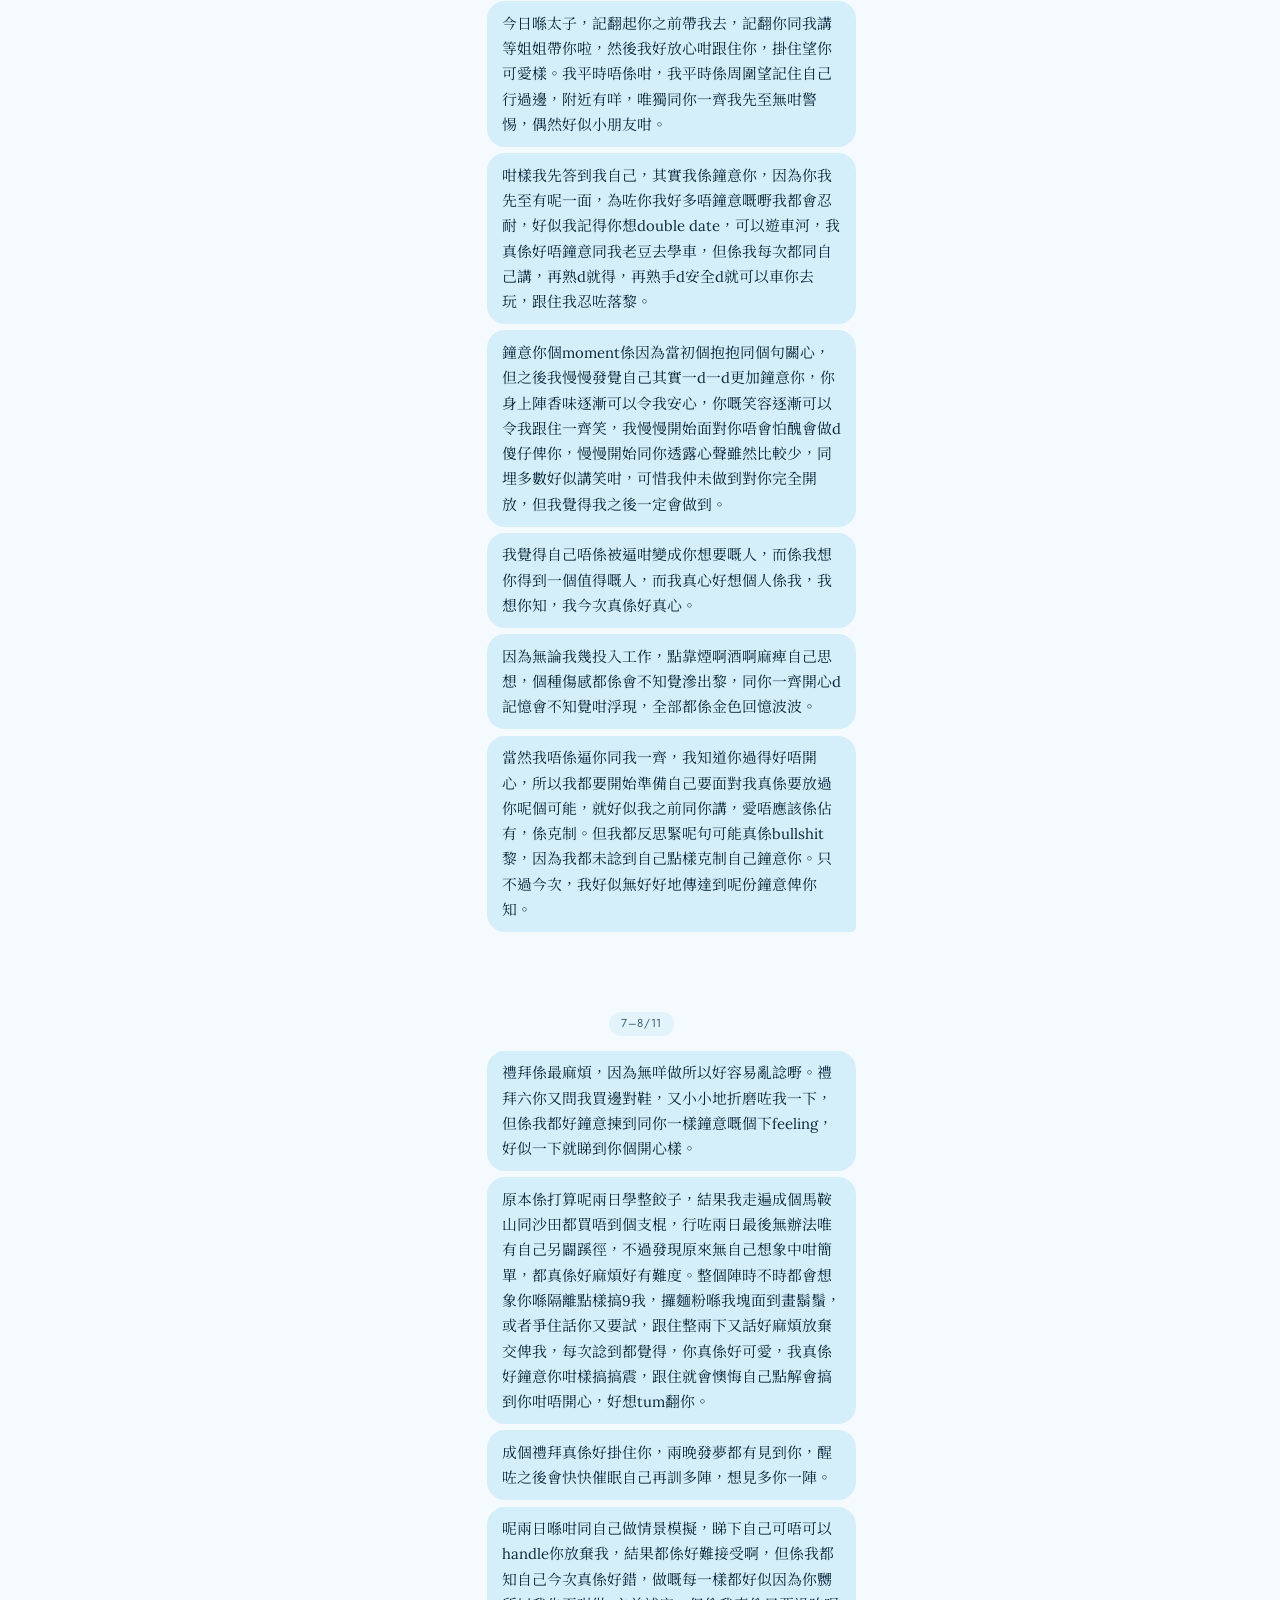
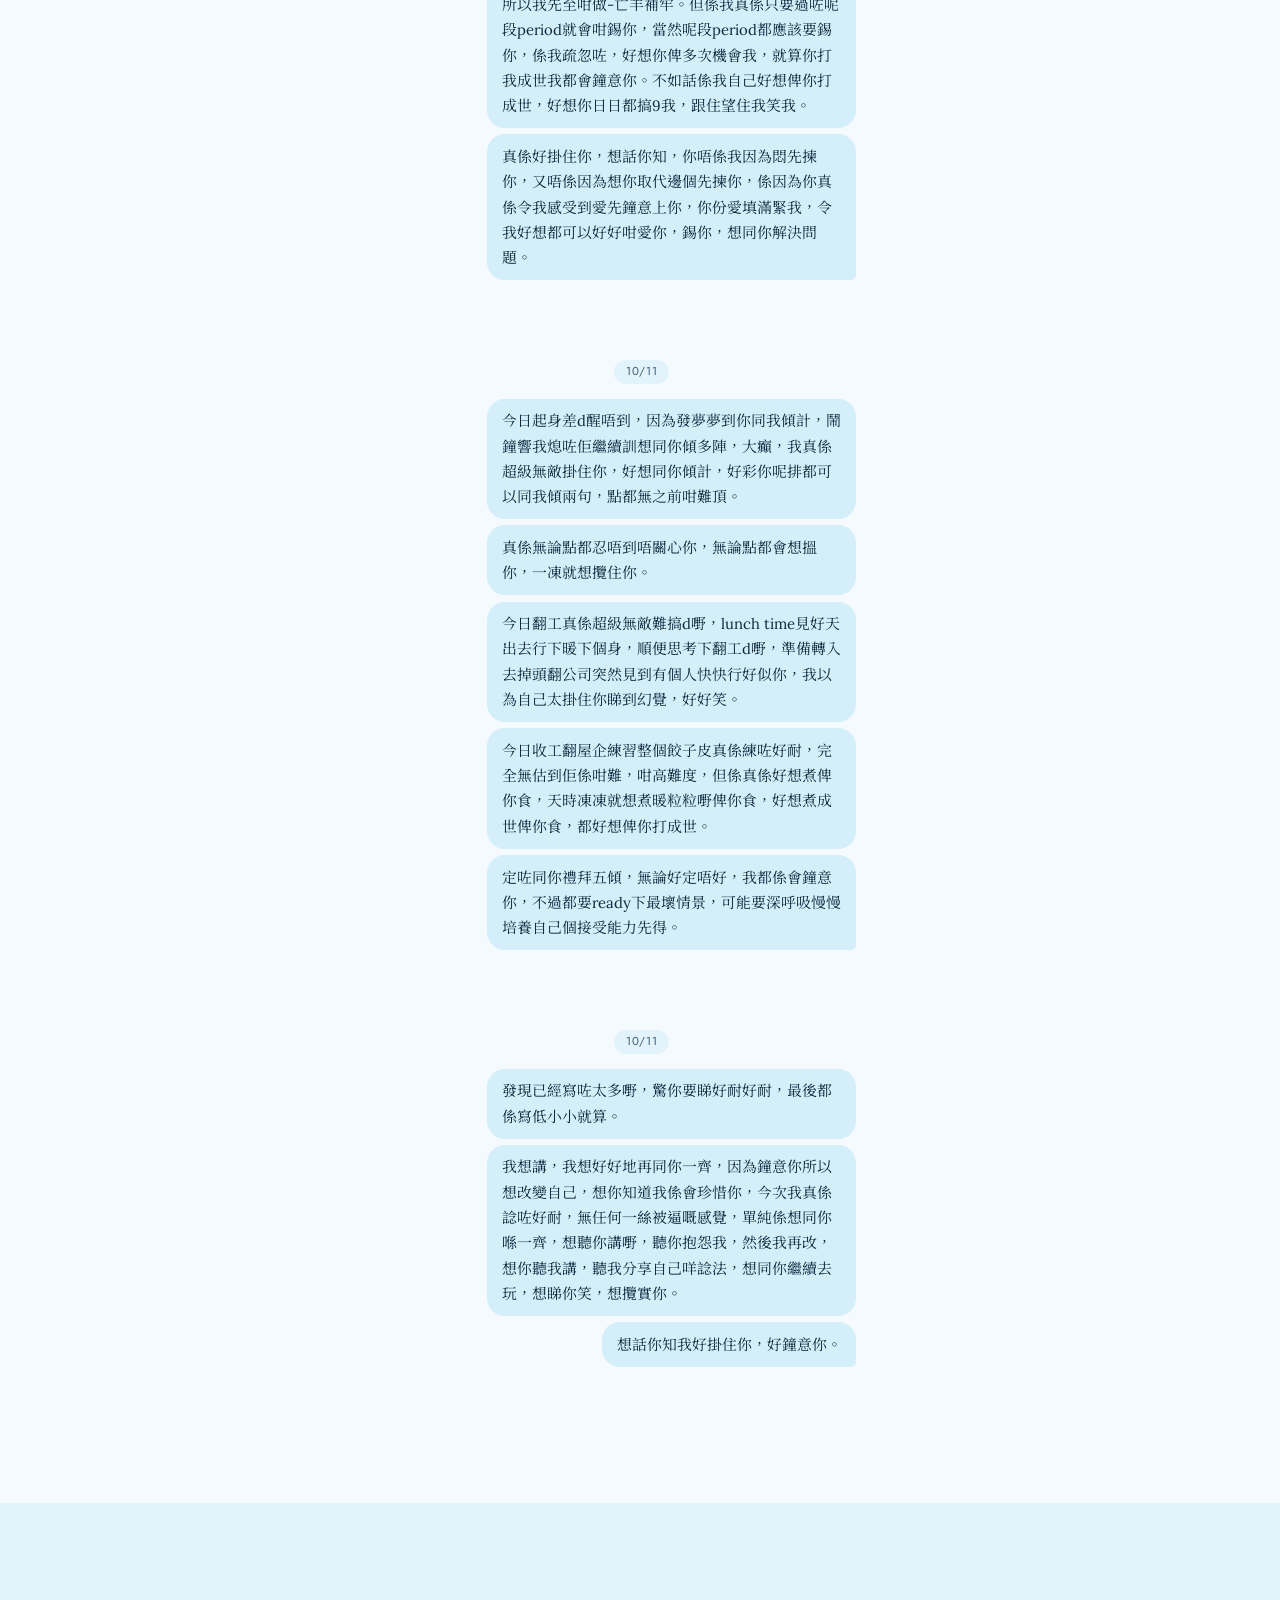
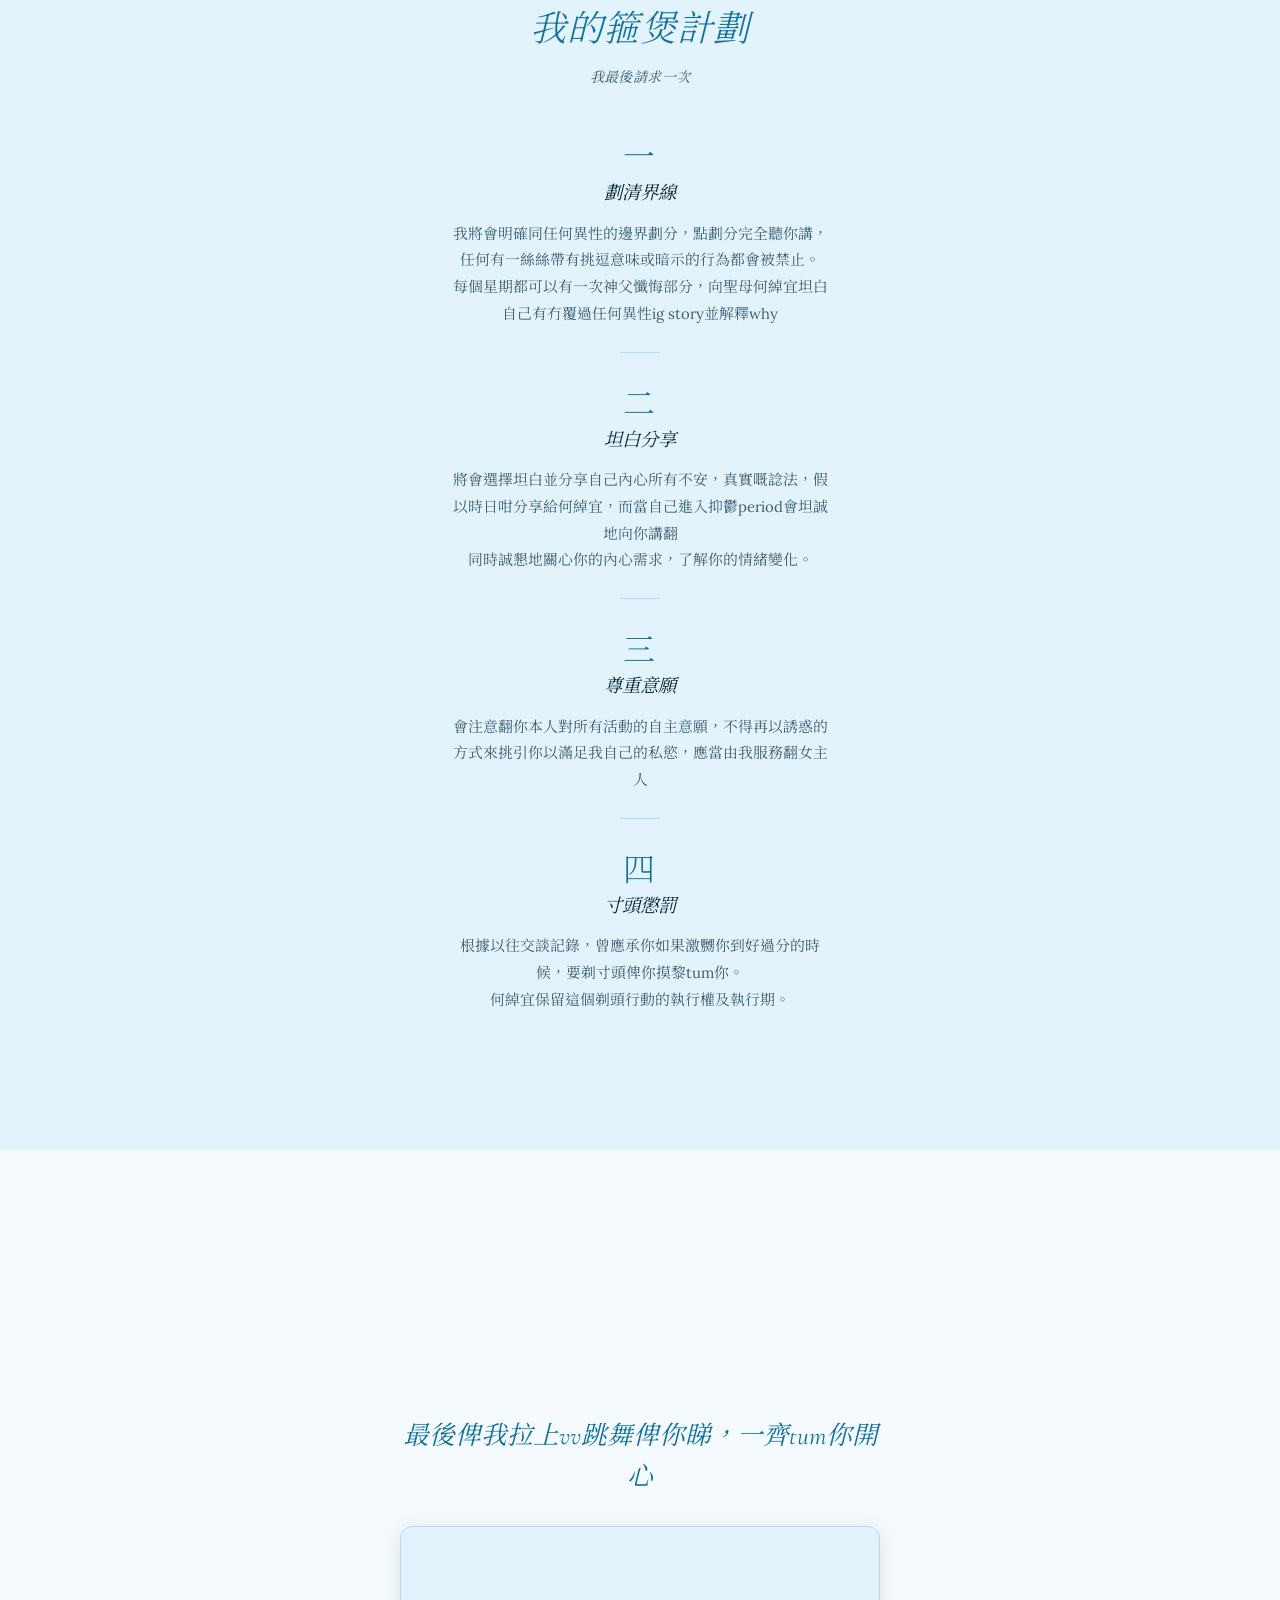
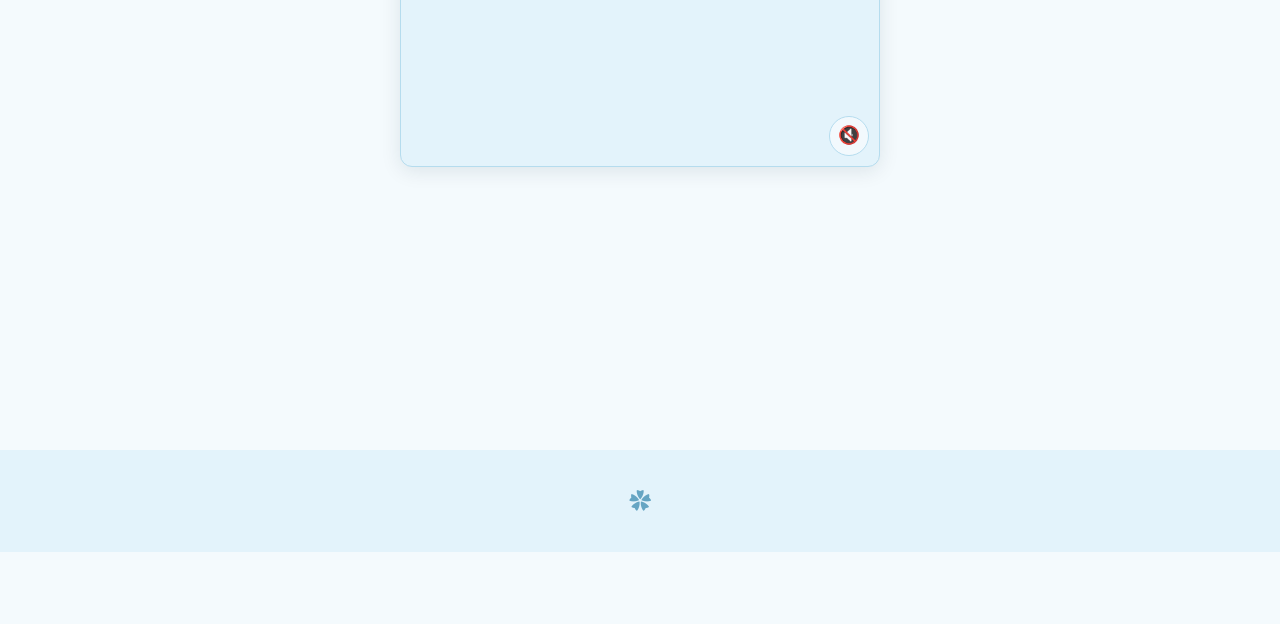
==== commit 45d9a1a6: "fix diary entry date to 10/11 Co-Authored-By: Claude Opus 5.5 <noreply@anthropic.com>" ====
--- a/index.html
+++ b/index.html
@@ -121,7 +121,7 @@
           </article>
 
           <article class="reflection-card">
-            <time class="card-date" datetime="2026-11-11">11/11</time>
+            <time class="card-date" datetime="2026-11-10">10/11</time>
             <p>發現已經寫咗太多嘢，驚你要睇好耐好耐，最後都係寫低小小就算。</p>
             <p>我想講，我想好好地再同你一齊，因為鐘意你所以想改變自己，想你知道我係會珍惜你，今次我真係諗咗好耐，無任何一絲被逼嘅感覺，單純係想同你喺一齊，想聽你講嘢，聽你抱怨我，然後我再改，想你聽我講，聽我分享自己咩諗法，想同你繼續去玩，想睇你笑，想攬實你。</p>
             <p>想話你知我好掛住你，好鐘意你。</p>
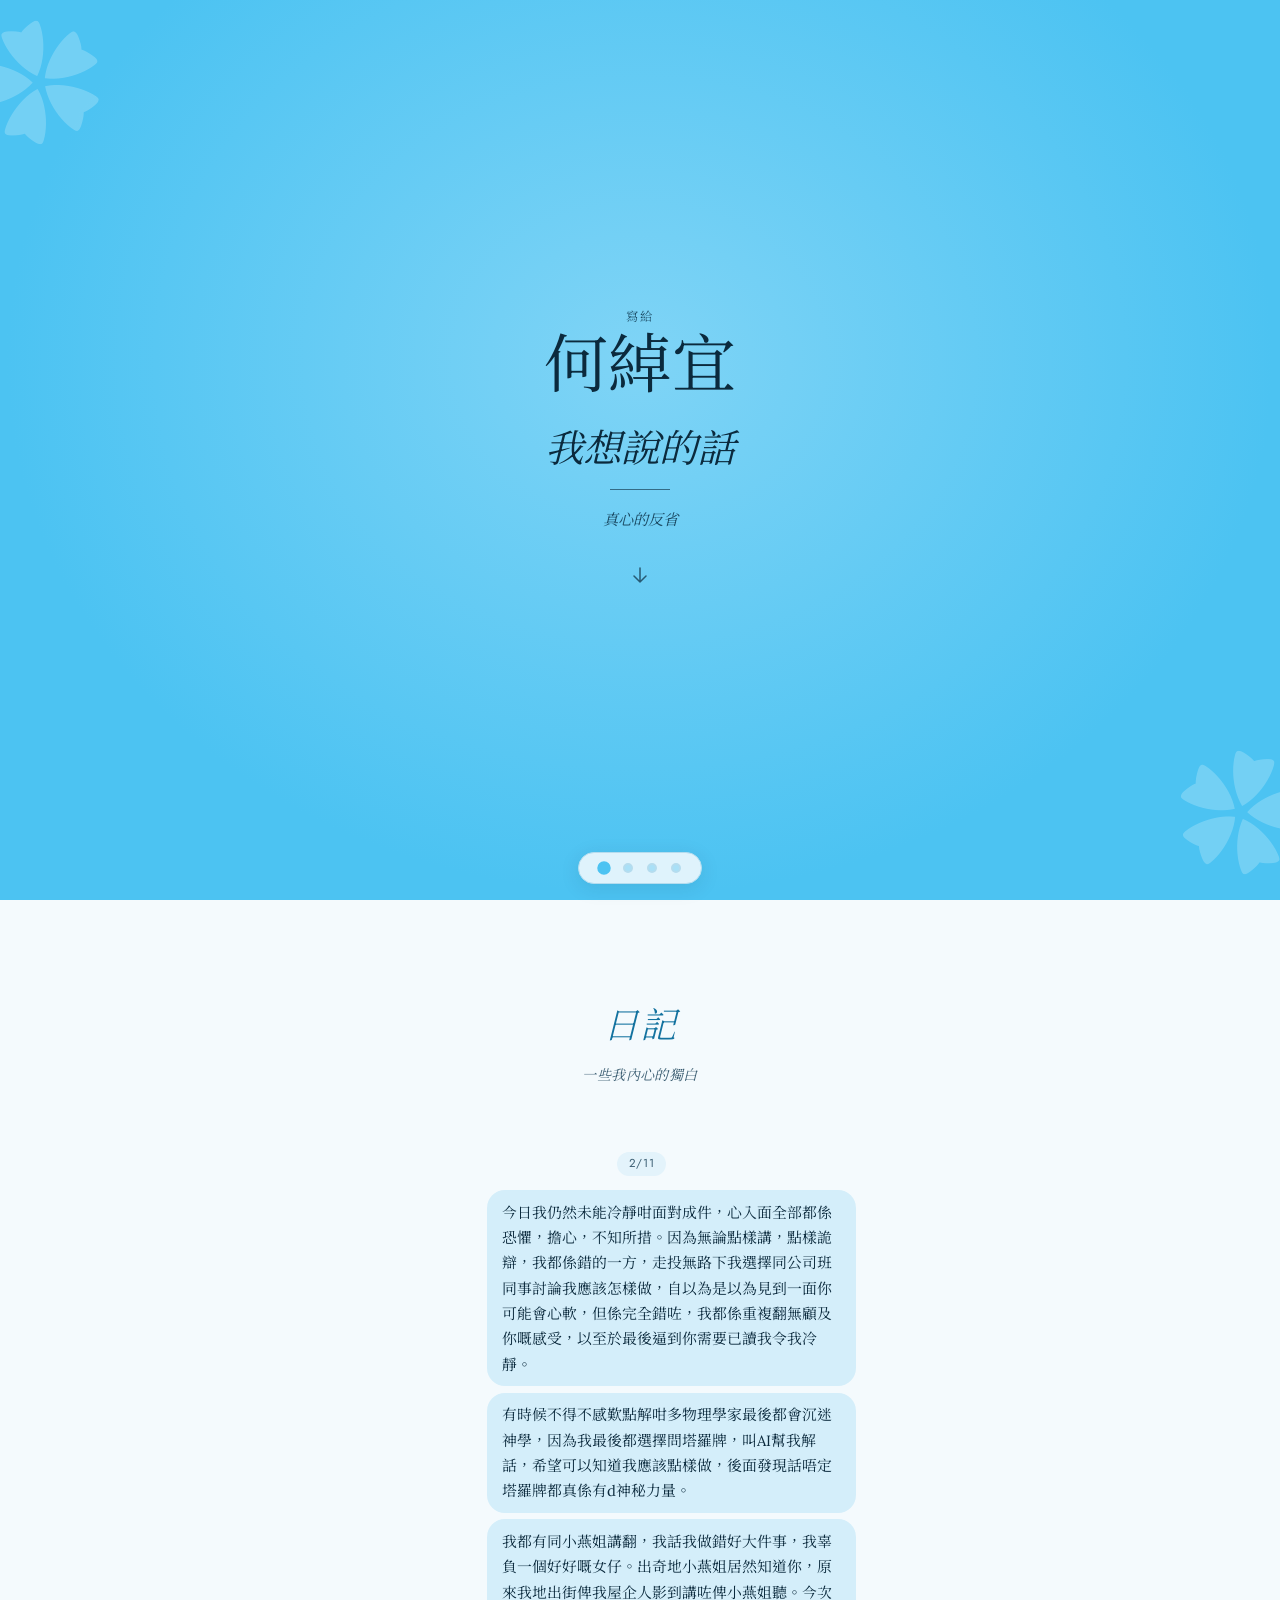
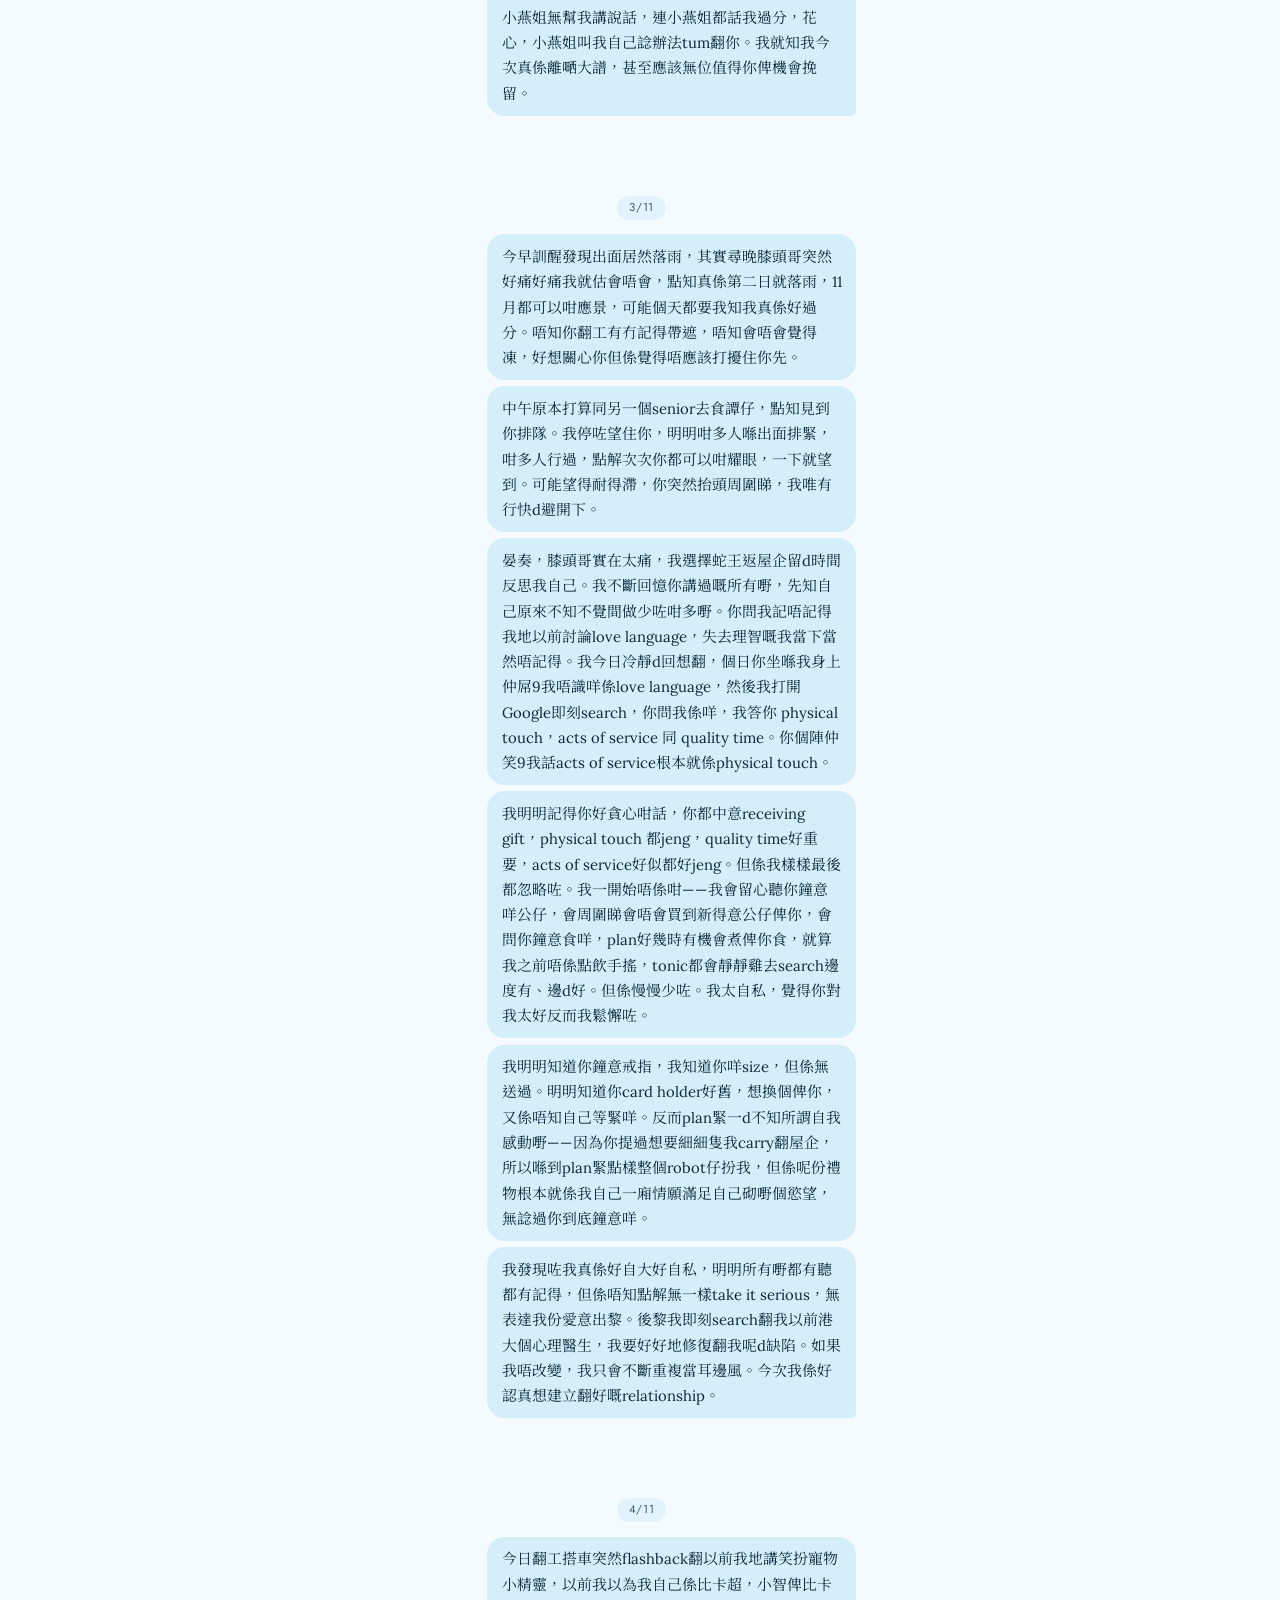
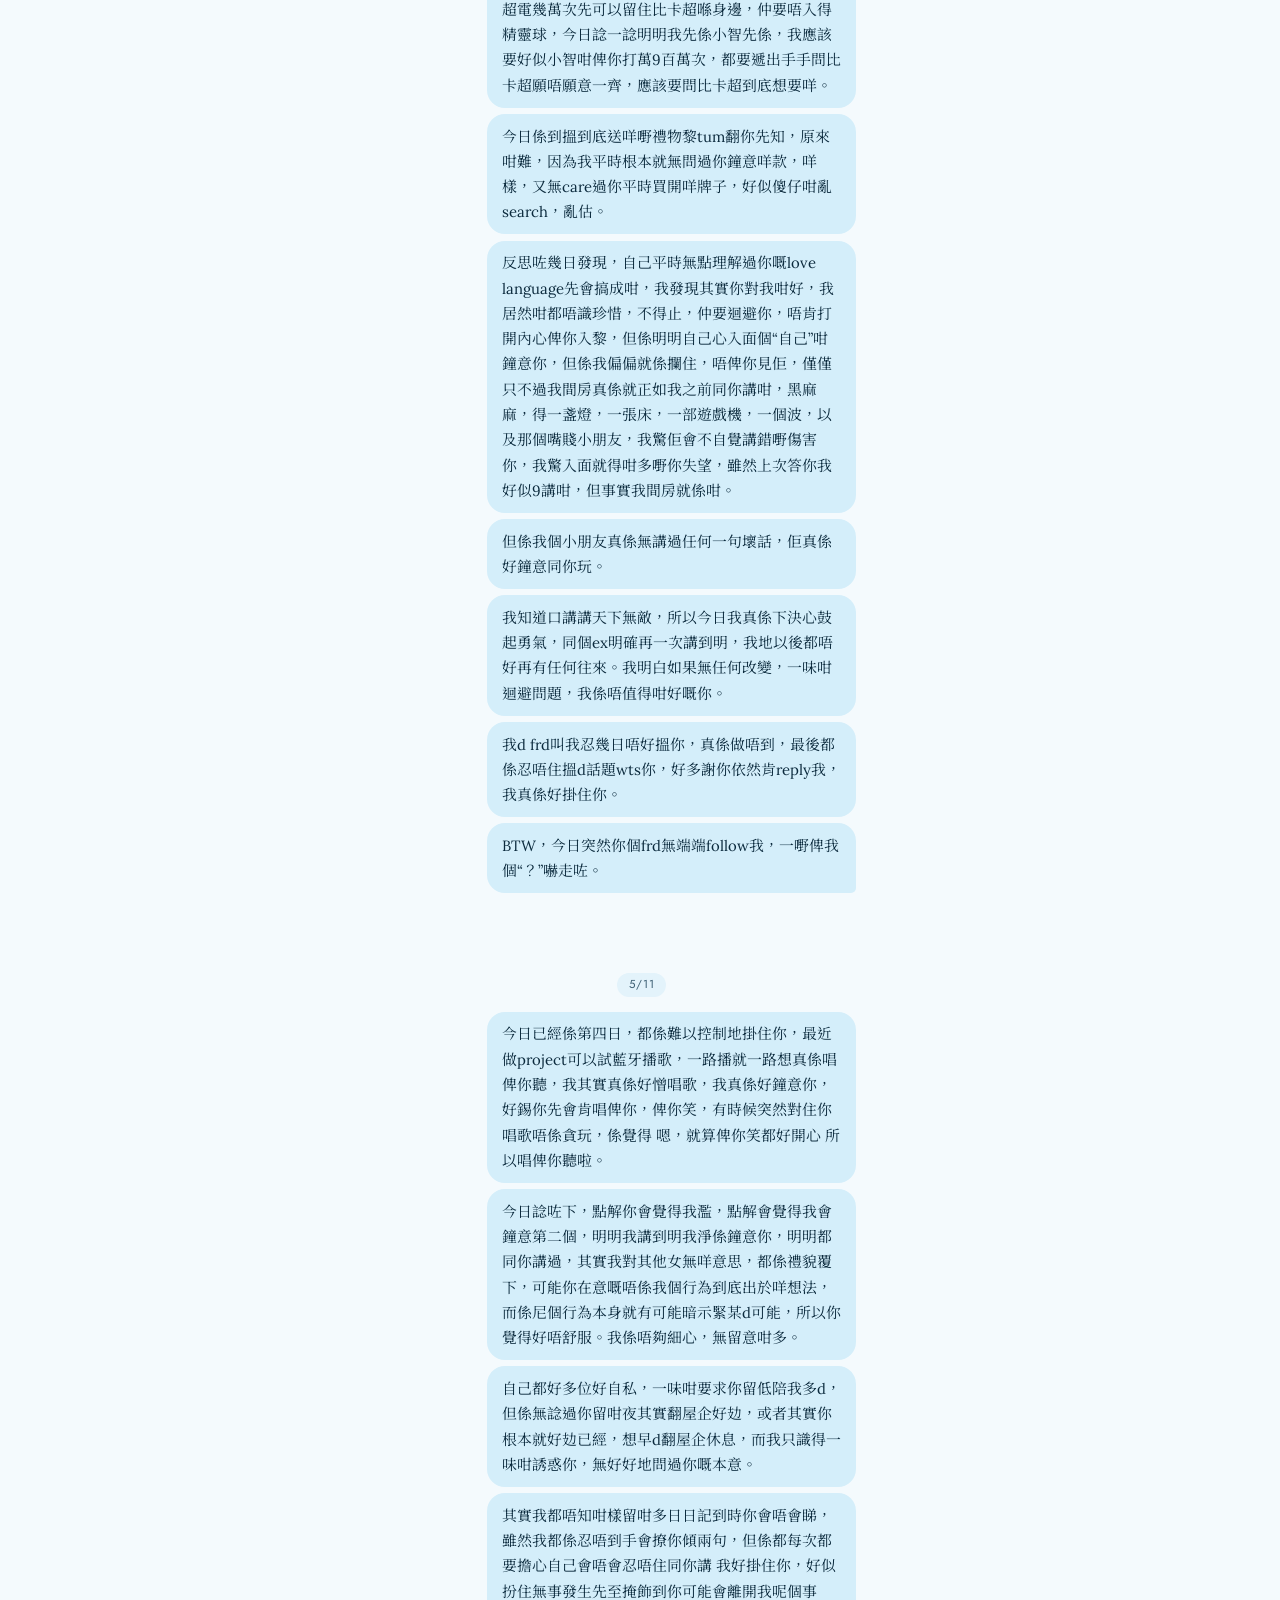
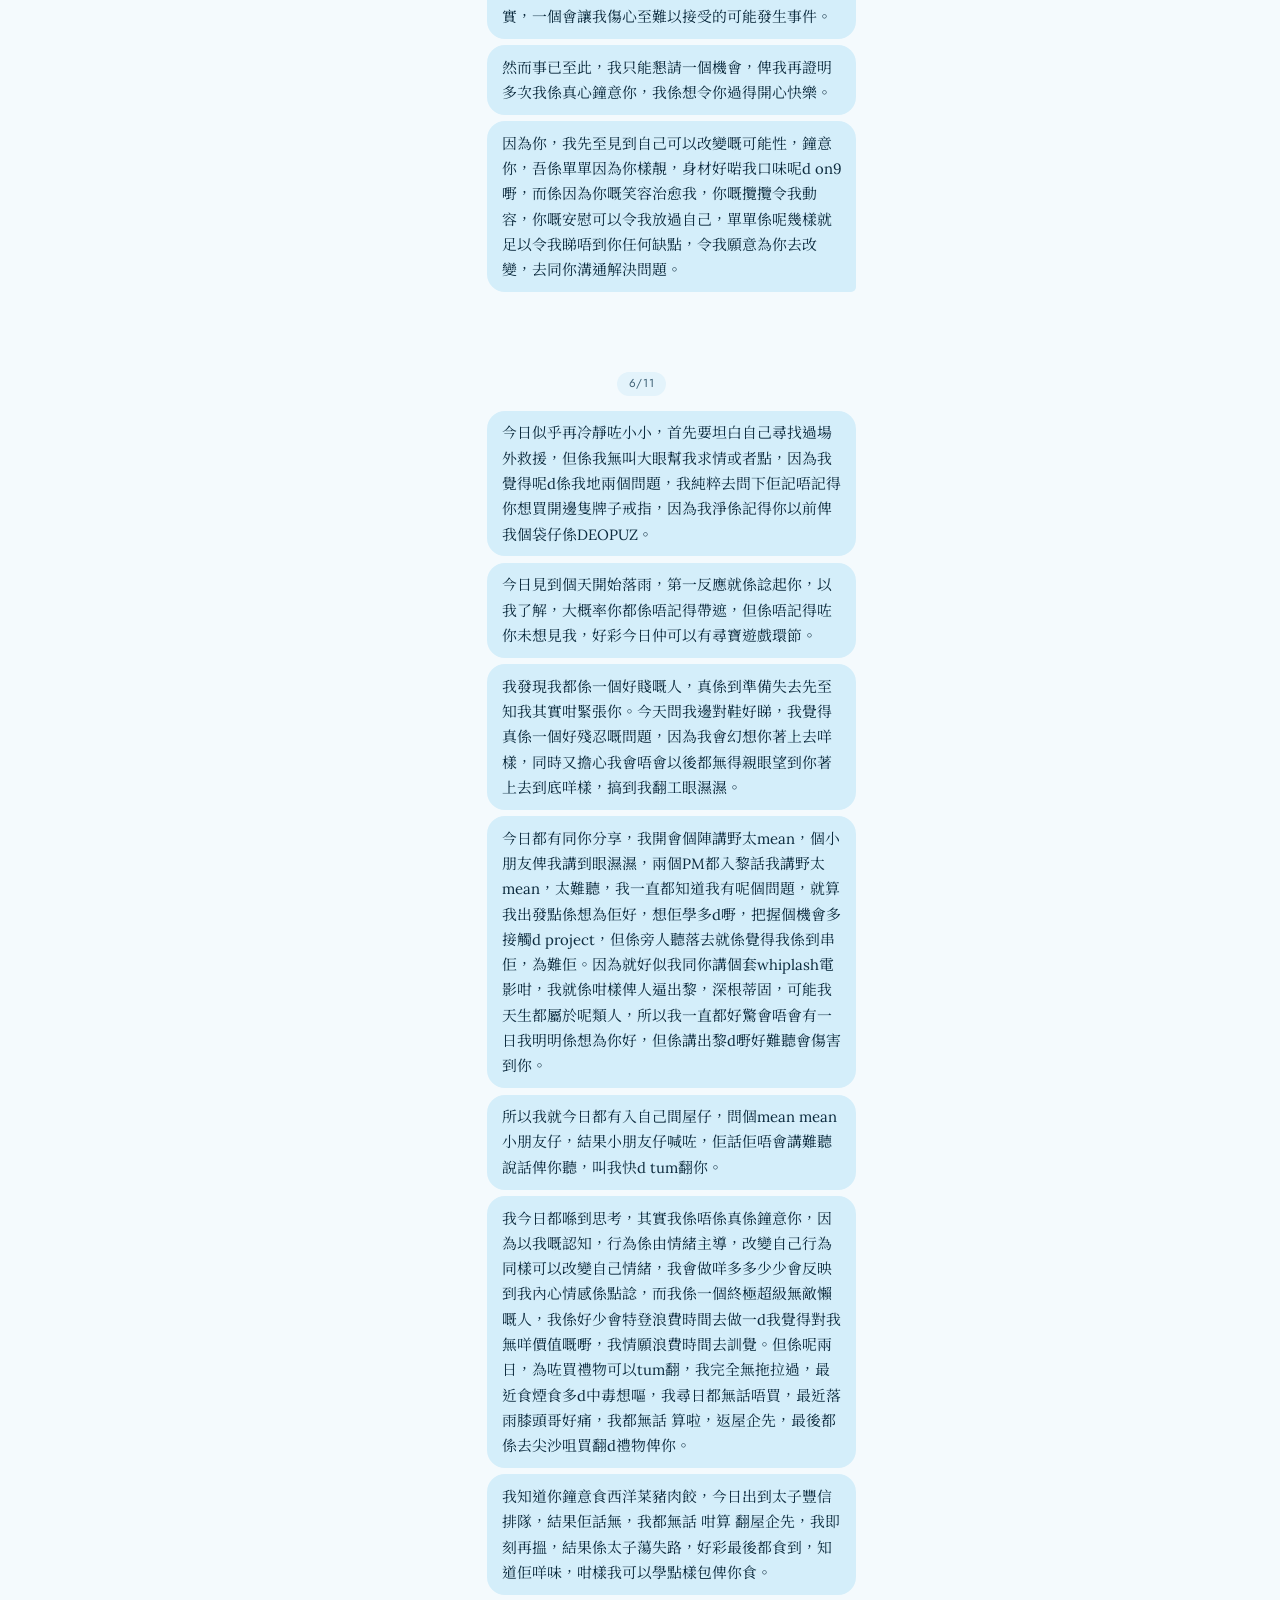
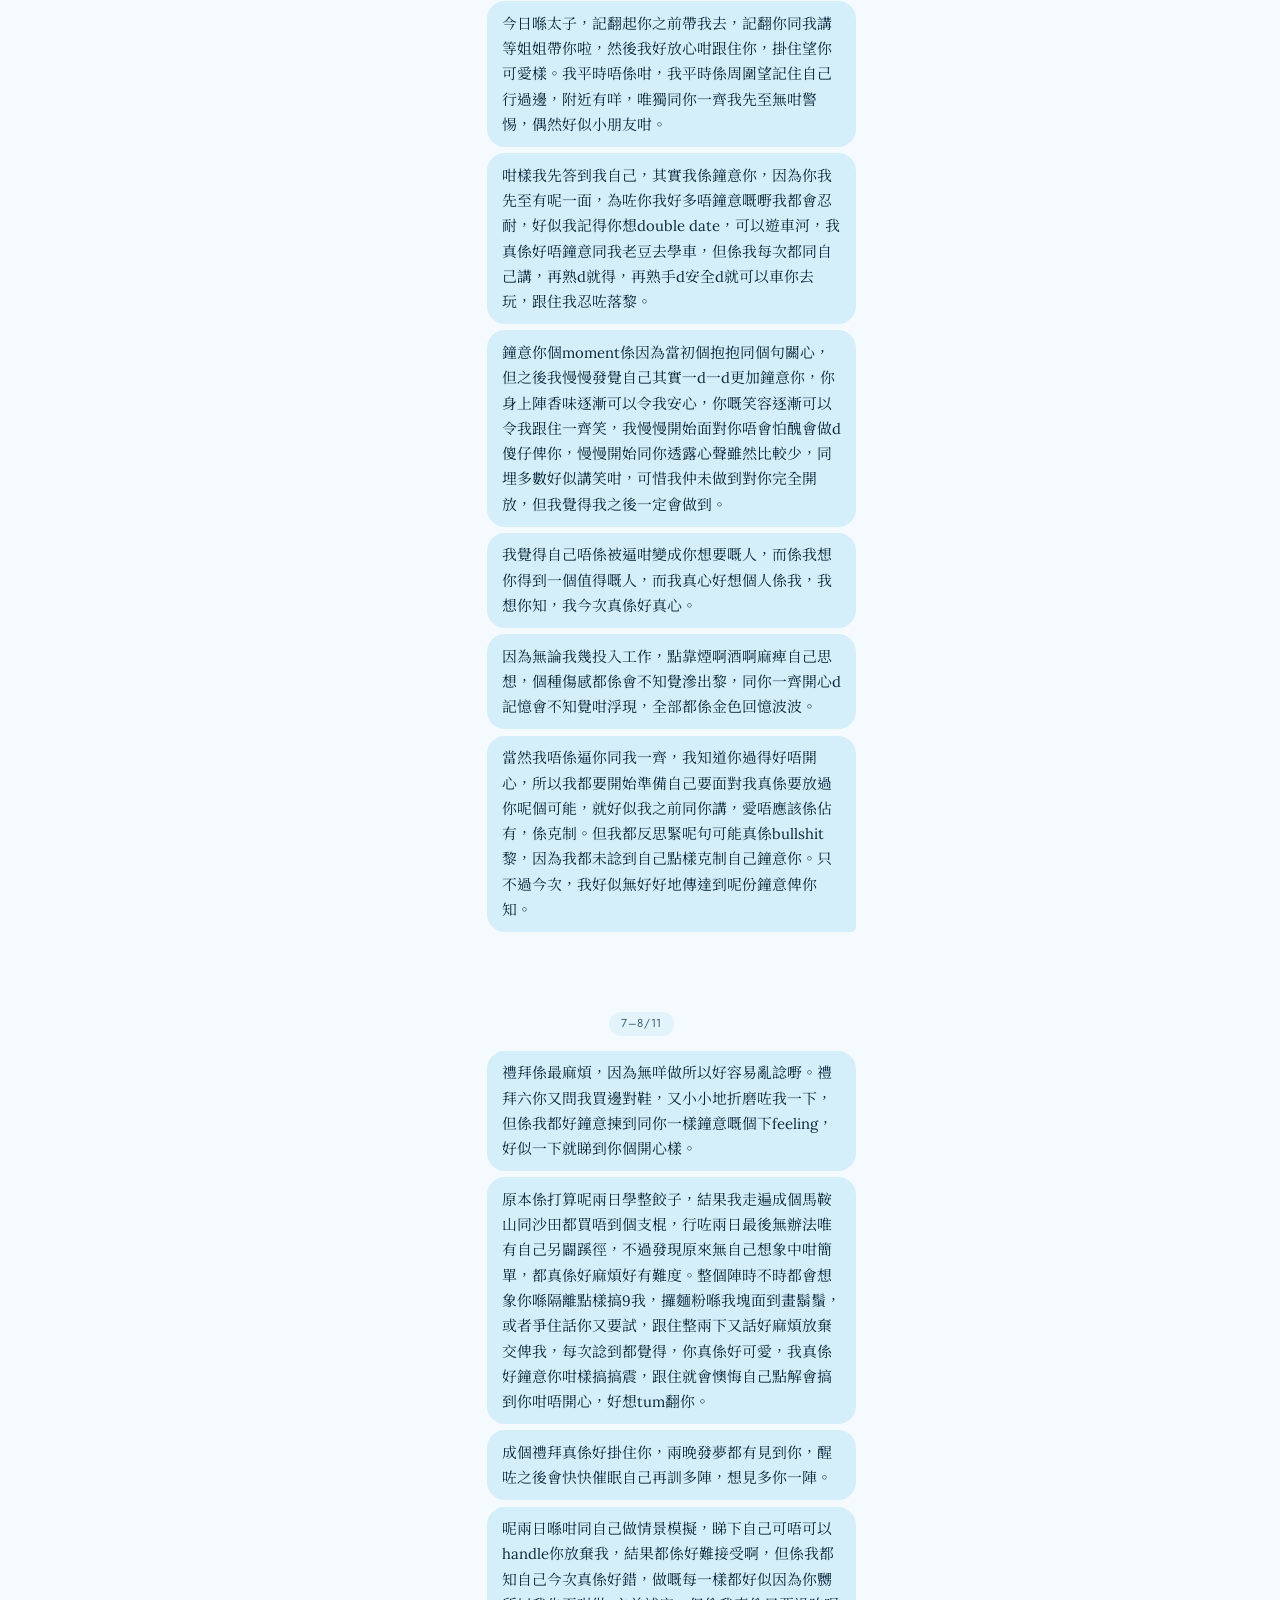
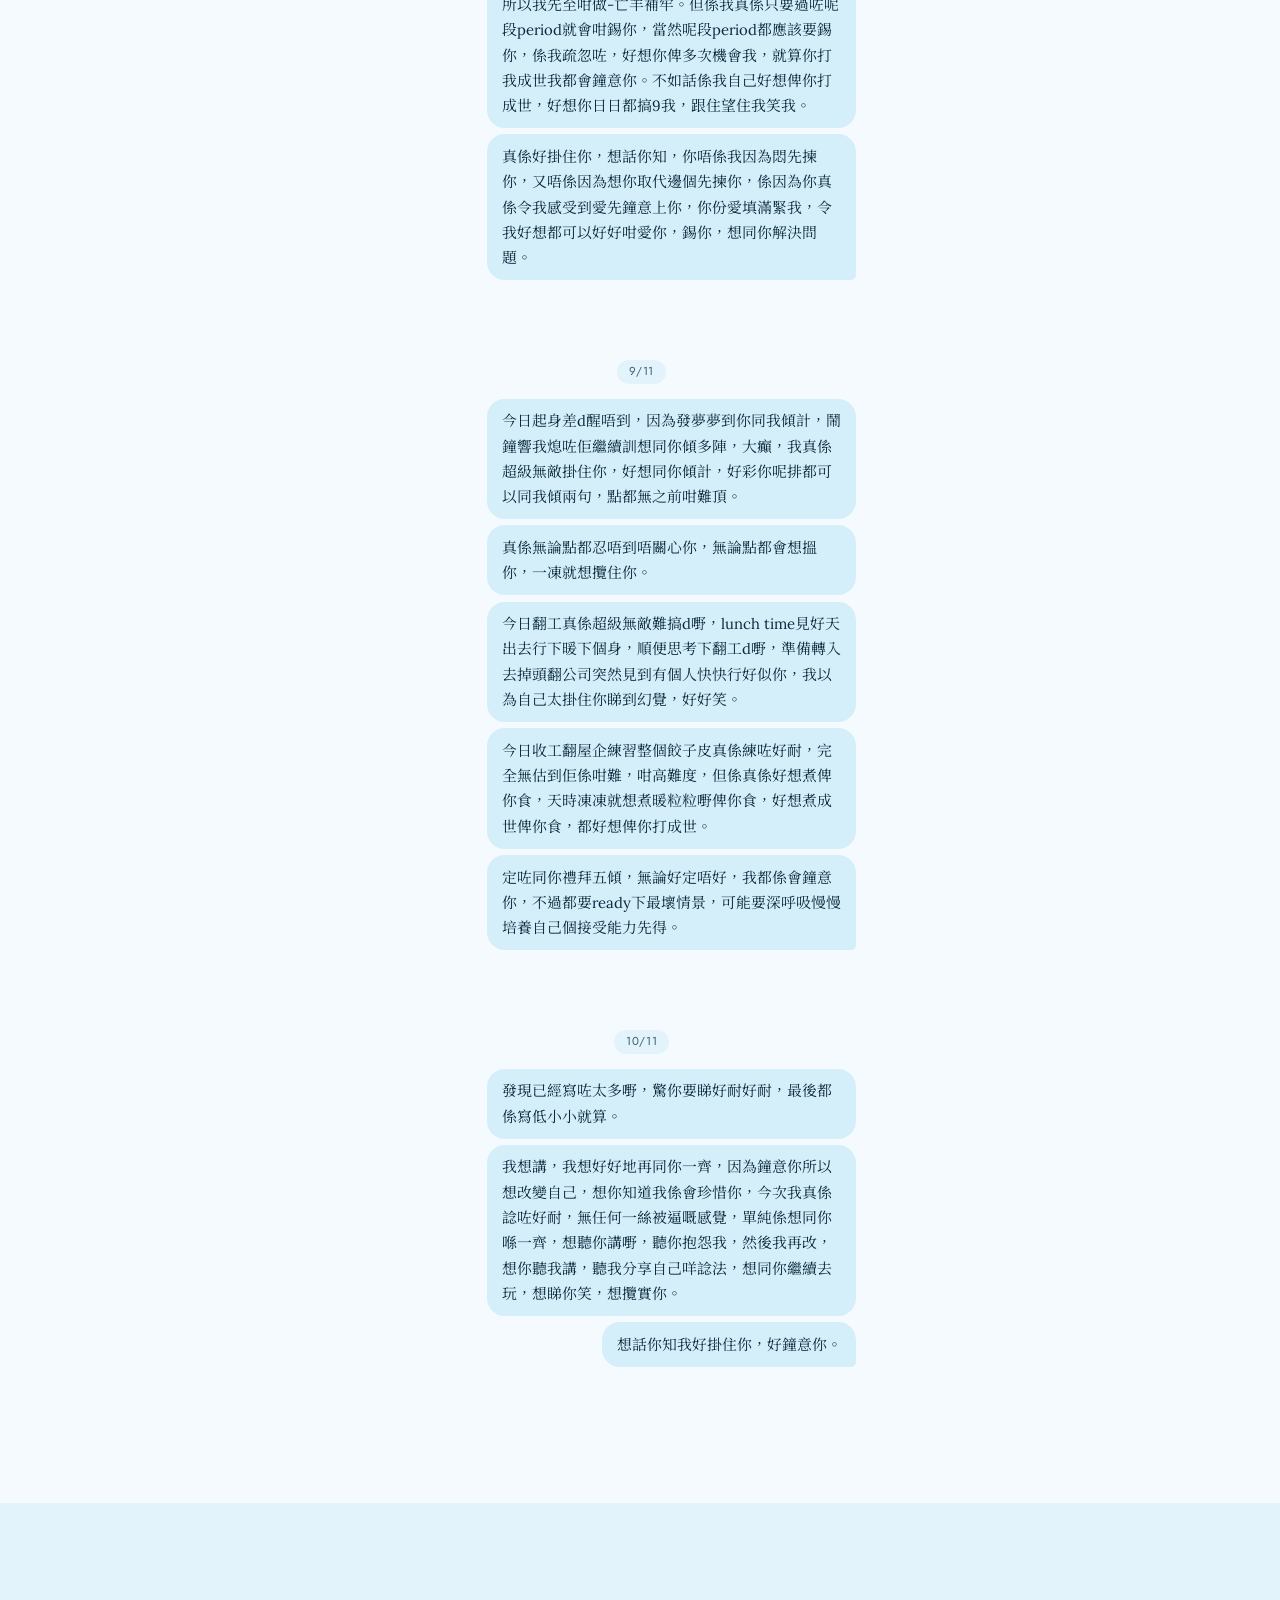
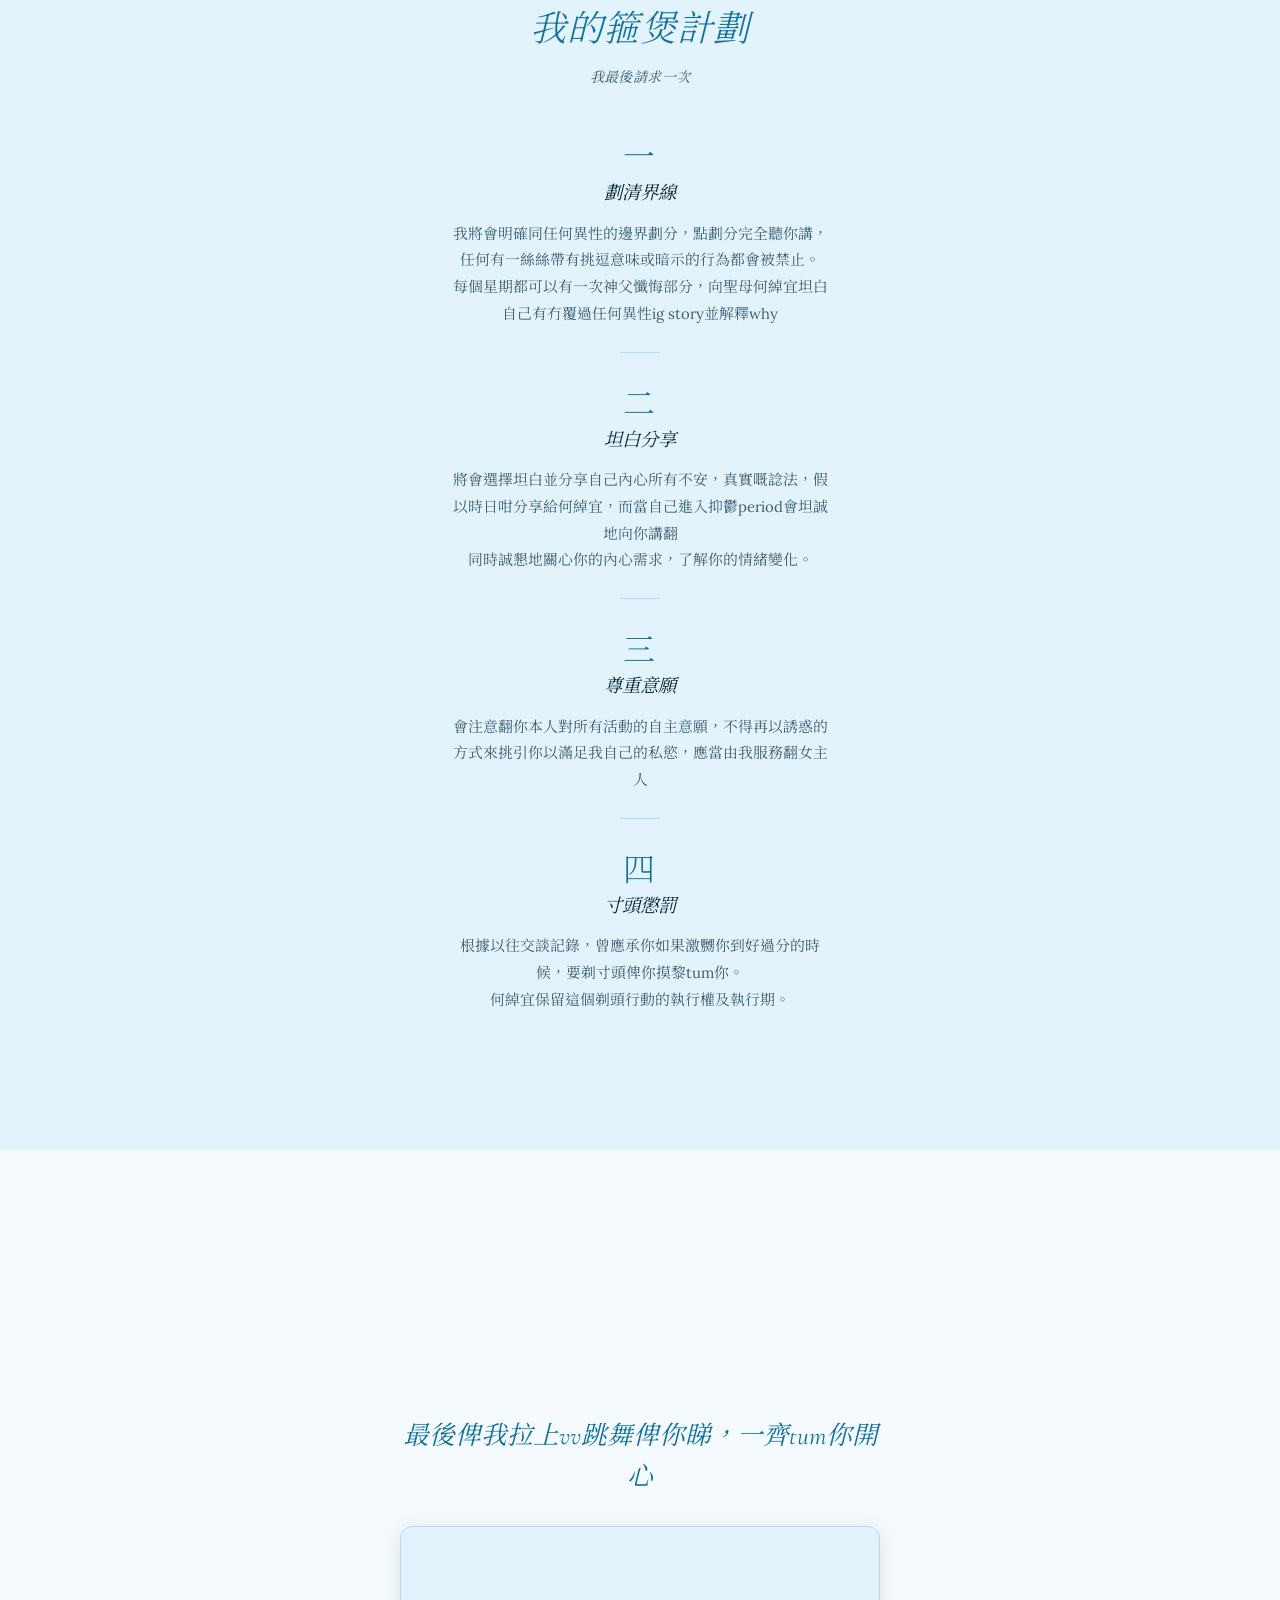
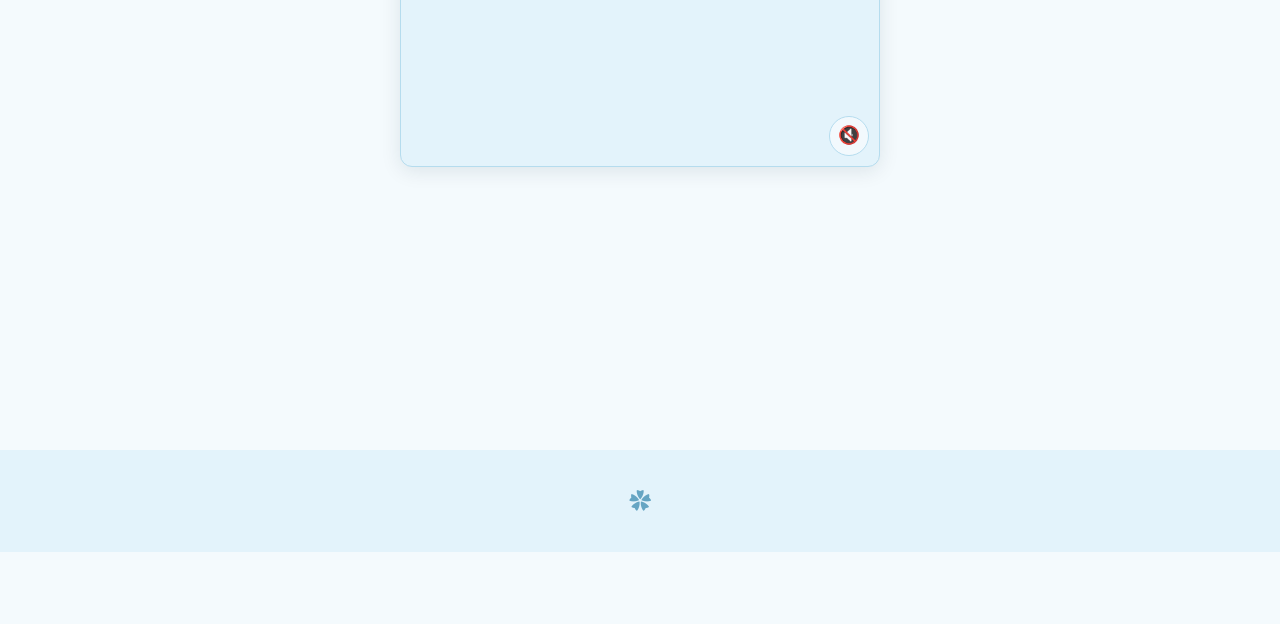
==== commit dc107130: "change earlier diary entry date to 9/11 Co-Authored-By: Claude Opus 5.5 <noreply@anthropic.com>" ====
--- a/index.html
+++ b/index.html
@@ -112,7 +112,7 @@
           </article>
 
           <article class="reflection-card">
-            <time class="card-date" datetime="2026-11-10">10/11</time>
+            <time class="card-date" datetime="2026-11-09">9/11</time>
             <p>今日起身差d醒唔到，因為發夢夢到你同我傾計，鬧鐘響我熄咗佢繼續訓想同你傾多陣，大癲，我真係超級無敵掛住你，好想同你傾計，好彩你呢排都可以同我傾兩句，點都無之前咁難頂。</p>
             <p>真係無論點都忍唔到唔關心你，無論點都會想搵你，一凍就想攬住你。</p>
             <p>今日翻工真係超級無敵難搞d嘢，lunch time見好天出去行下暖下個身，順便思考下翻工d嘢，準備轉入去掉頭翻公司突然見到有個人快快行好似你，我以為自己太掛住你睇到幻覺，好好笑。</p>
